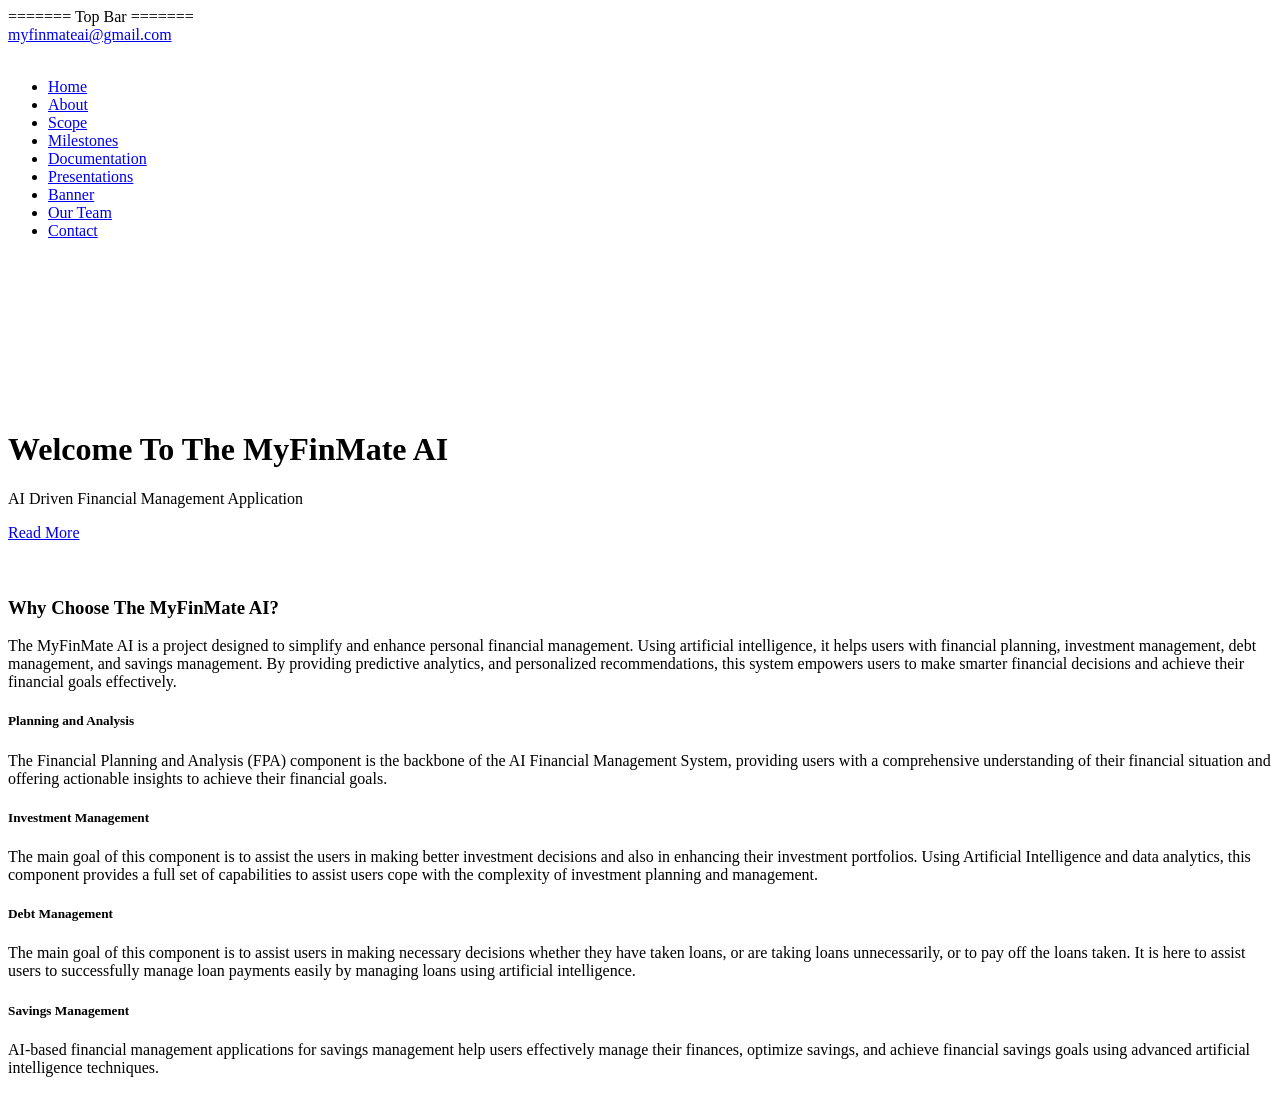
==== website/index.html @ 7095df0f "Add initial MyFinMate AI website homepage Created index.html with homepage structure, including navi" ====
<!DOCTYPE html>
<html lang="en">

<head>
  <meta charset="utf-8">
  <meta content="width=device-width, initial-scale=1.0" name="viewport">

  <title>MyFinMate AI</title>
  <meta content="" name="description">
  <meta content="" name="keywords">
  <link rel="stylesheet" href="assets/css/videoslider.css">
  <!-- Favicons -->
  <!-- <link href="assets/img/favicon.png" rel="icon">
  <link href="assets/img/apple-touch-icon.png" rel="apple-touch-icon"> -->

  <!-- Google Fonts -->
  <link
    href="https://fonts.googleapis.com/css?family=Open+Sans:300,300i,400,400i,600,600i,700,700i|Raleway:300,300i,400,400i,500,500i,600,600i,700,700i|Poppins:300,300i,400,400i,500,500i,600,600i,700,700i"
    rel="stylesheet">

  <!-- Vendor CSS Files -->
  <link href="assets/vendor/fontawesome-free/css/all.min.css" rel="stylesheet">
  <link href="assets/vendor/animate.css/animate.min.css" rel="stylesheet">
  <link href="assets/vendor/bootstrap/css/bootstrap.min.css" rel="stylesheet">
  <link href="assets/vendor/bootstrap-icons/bootstrap-icons.css" rel="stylesheet">
  <link href="assets/vendor/boxicons/css/boxicons.min.css" rel="stylesheet">
  <link href="assets/vendor/glightbox/css/glightbox.min.css" rel="stylesheet">
  <link href="assets/vendor/remixicon/remixicon.css" rel="stylesheet">
  <link href="assets/vendor/swiper/swiper-bundle.min.css" rel="stylesheet">

  <!-- Template Main CSS File -->
  <link href="assets/css/style.css" rel="stylesheet">

</head>

<body>

  ======= Top Bar =======
  <div id="topbar" class="d-flex align-items-center fixed-top">
    <div class="container d-flex justify-content-between">
      <div class="contact-info d-flex align-items-center">
        <i class="bi bi-envelope"></i> <a href="mailto:contact@example.com">myfinmateai@gmail.com</a>
      </div>
      <div class="d-none d-lg-flex social-links align-items-center">
        <a href="#" class="twitter"><i class="bi bi-twitter"></i></a>
        <a href="#" class="facebook"><i class="bi bi-facebook"></i></a>
        <a href="#" class="instagram"><i class="bi bi-instagram"></i></a>
        <a href="#" class="linkedin"><i class="bi bi-linkedin"></i></i></a>
      </div>
    </div>
  </div>

  <!-- ======= Header ======= -->
  <header id="header" class="fixed-top">
    <div class="container d-flex align-items-center">

      <!--<h1 class="logo me-auto"><a href="index.html">The Taurus</a></h1>
      -->
      <a href="index.html" class="logo me-auto"><img src="assets/img/logo.png" alt="" class="img-fluid"></a>

      <nav id="navbar" class="navbar order-last order-lg-0">
        <ul>
          <li><a class="nav-link scrollto active" href="#hero">Home</a></li>
          <li><a class="nav-link scrollto" href="#about">About</a></li>
          <li><a class="nav-link scrollto" href="#scope">Scope</a></li>
          <li><a class="nav-link scrollto" href="#milestones">Milestones</a></li>
          <li><a class="nav-link scrollto" href="#documents">Documentation</a></li>
          <li><a class="nav-link scrollto" href="#presentations">Presentations</a></li>
          <li><a class="nav-link scrollto" href="#banner">Banner</a></li>
          <li><a class="nav-link scrollto" href="#ourteam">Our Team</a></li>
          <li><a class="nav-link scrollto" href="#contact">Contact</a></li>
        </ul>
        <i class="bi bi-list mobile-nav-toggle"></i>
      </nav><!-- .navbar -->
    </div>
  </header><!-- End Header -->

  <!-- ======= Hero Section ======= -->
  <section1 id="hero" class="home">
    <video class="video-slide active" src="assets/videos/1.mp4" autoplay muted loop></video>
    <video class="video-slide" src="assets/videos/2.mp4" autoplay muted loop></video>
    <video class="video-slide" src="assets/videos/4.mp4" autoplay muted loop></video>
    <video class="video-slide" src="assets/videos/3.mp4" autoplay muted loop></video>
    <div class="content">
        <h1>Welcome To The <span>MyFinMate AI</span></h1>
        <p>AI Driven Financial Management Application</p>
        <a href="#about">Read More</a>
    </div>
    <div class="media-icons">
        <a href="#"><i class="fab fa-facebook-f"></i></a>
        <a href="#"><i class="fab fa-linkedin-in"></i></a>
        <a href="#"><i class="fab fa-instagram"></i></a>
        <a href="#"><i class="fab fa-twitter"></i></a>
    </div>
    <div class="slider-navigation" style="pointer-events: none;">
        <div class="nav-btn active"></div>
        <div class="nav-btn"></div>
        <div class="nav-btn"></div>
        <div class="nav-btn"></div>
    </div>
</section1>

<script type="text/javascript">
    const slides = document.querySelectorAll(".video-slide");
    let currentSlide = 0;

    // Function to change the active slide
    function changeSlide() {
        slides.forEach((slide) => {
            slide.classList.remove("active");
        });

        currentSlide = (currentSlide + 1) % slides.length;

        slides[currentSlide].classList.add("active");
    }

    // Set an interval to automatically change the slide every 5 seconds
    const interval = setInterval(changeSlide, 4000);
</script>



<!-- End Hero -->

  <main id="main">

    <!-- ======= Why Us Section ======= -->
    <section id="why-us" class="why-us">
      <div class="container">
        <div class="row">
          <div class="col-lg-3 d-flex align-items-stretch">
            <div class="content d-flex flex-column justify-content-center">
              <br><br>
              <h3>Why Choose The MyFinMate AI?</h3>
              <p>
                The MyFinMate AI is a project designed to simplify and
                enhance personal financial management. Using artificial intelligence, it helps
                users with financial planning, investment management, debt management, and
                savings management. By providing predictive analytics, and personalized
                recommendations, this system empowers users to make smarter financial
                decisions and achieve their financial goals effectively.
              </p>
            </div>
          </div>
          <div class="col-lg-9 d-flex align-items-stretch">
            <div class="icon-boxes d-flex flex-column justify-content-center">
              <div class="row">
                <div class="col-xl-3 d-flex align-items-stretch">
                  <div class="icon-box mt-4 mt-xl-0 text-start">
                    <i class="bx bx-line-chart"></i>
                    <h5>Planning and Analysis</h5>
                    <p>The Financial Planning and Analysis (FPA) component is the backbone
                    of the AI Financial Management System, providing users with a
                    comprehensive understanding of their financial situation and
                    offering actionable insights to achieve their financial goals.</p>
                  </div>
                </div>
                <div class="col-xl-3 d-flex align-items-stretch">
                  <div class="icon-box mt-4 mt-xl-0 text-start">
                    <i class="bx bx-trending-up"></i>
                    <h5>Investment Management</h5>
                    <p>The main goal of this component is to assist the users in making better
                    investment decisions and also in enhancing their investment portfolios. Using
                    Artificial Intelligence and data analytics, this component provides a full set of
                    capabilities to assist users cope with the complexity of investment planning
                    and management.</p>
                  </div>
                </div>
                <div class="col-xl-3 d-flex align-items-stretch">
                  <div class="icon-box mt-4 mt-xl-0 text-start">
                    <i class="bx bx-wallet"></i>
                    <h5>Debt Management</h5>
                    <p>The main goal of this component is to assist users in making necessary
                    decisions whether they have taken loans, or are taking loans unnecessarily,
                    or to pay off the loans taken. It is here to assist users to successfully
                    manage loan payments easily by managing loans using artificial intelligence.</p>
                  </div>
                </div>
                
                <div class="col-xl-3 d-flex align-items-stretch">
                  <div class="icon-box mt-4 mt-xl-0 text-start">
                    <i class="bx bx-money-withdraw"></i>
                    <h5>Savings Management</h5>
                    <p>AI-based financial management applications for savings
                    management help users effectively manage their finances, optimize
                    savings, and achieve financial savings goals using advanced artificial
                    intelligence techniques.
                    </p>
                  </div>
                </div><!-- End .content-->
              </div>
            </div>
          </div>
        </div>
      </div>
    </section><!-- End Why Us Section -->

</body>

</html>
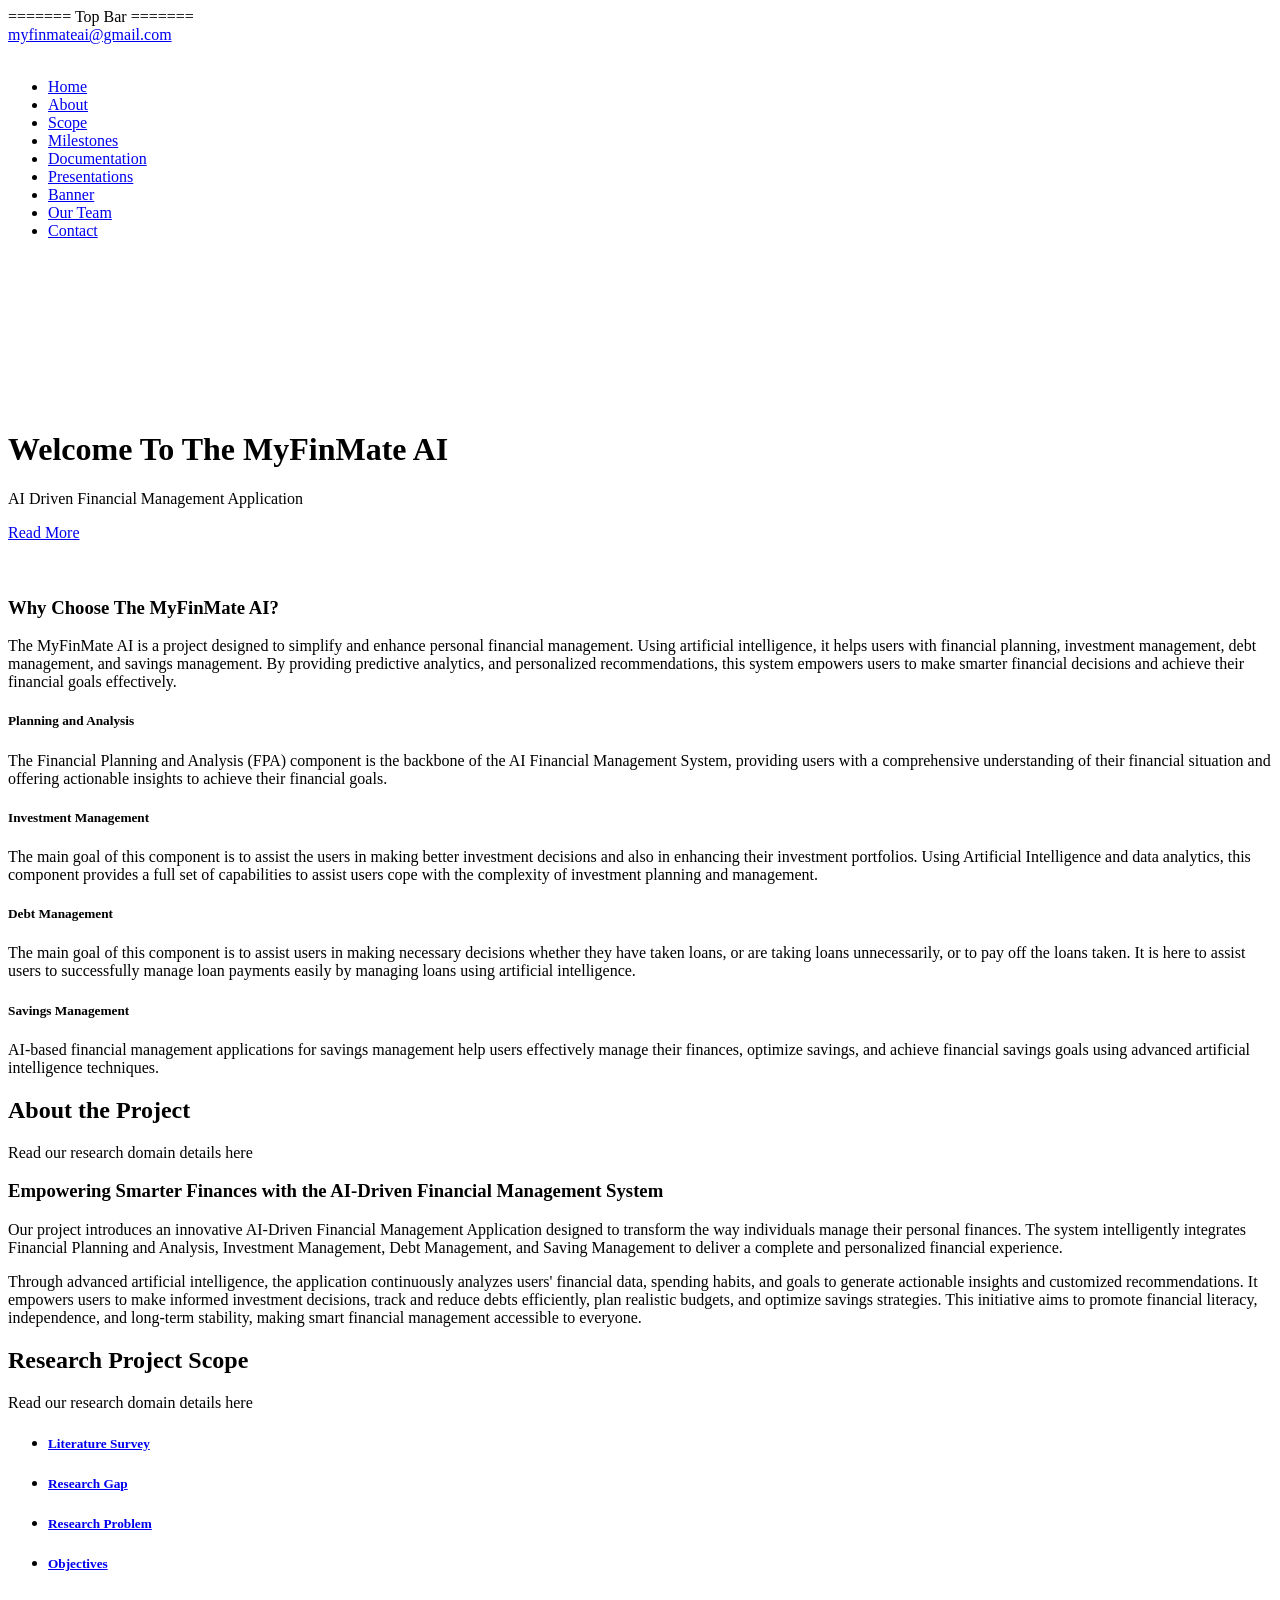
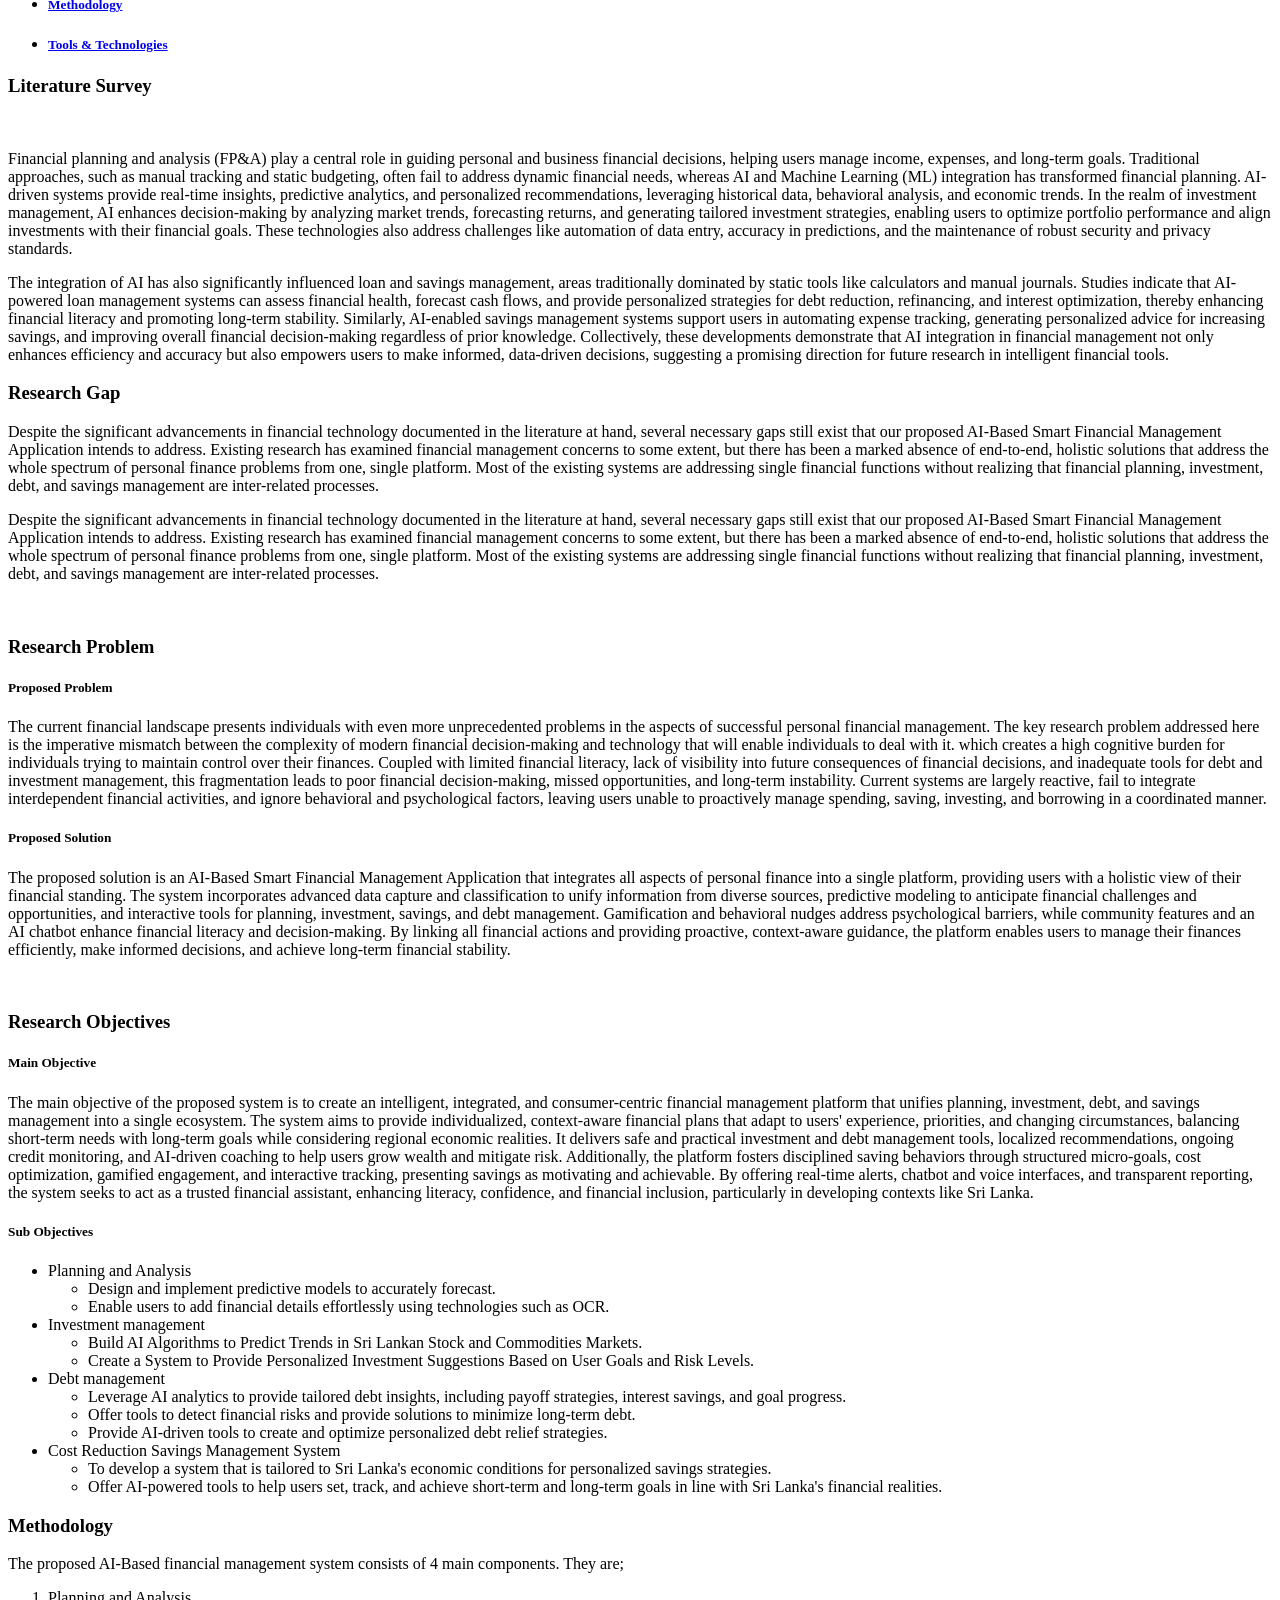
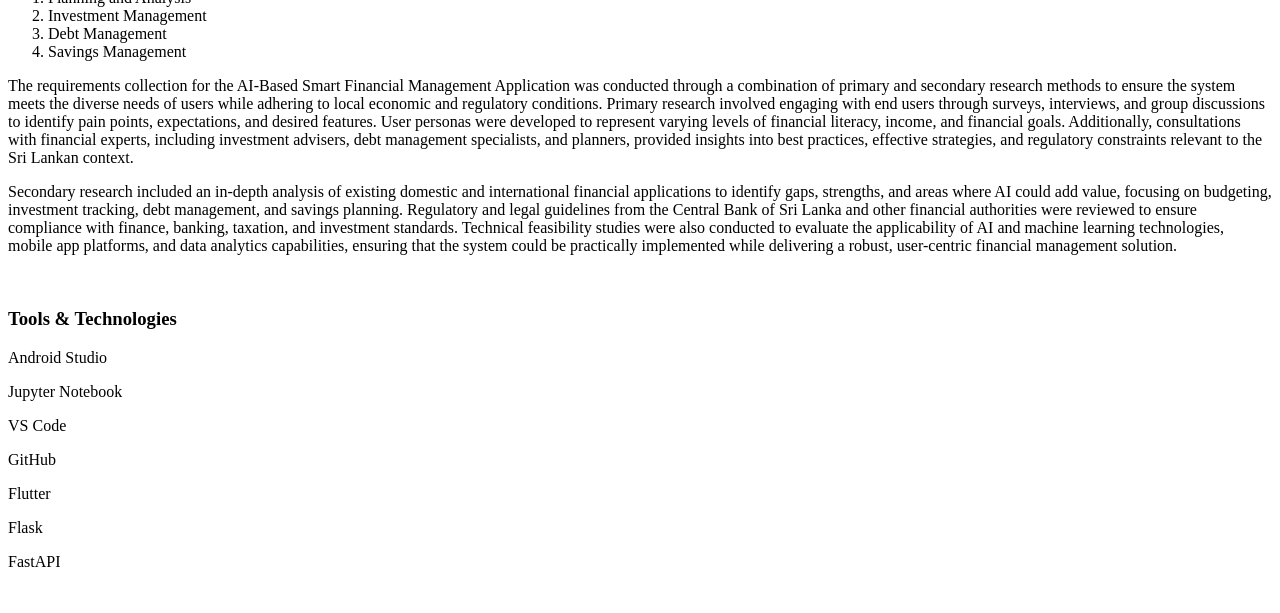
==== commit ef4d972b: "Add About and Scope sections to homepage Introduced new 'About the Project' and 'Research Project Sc" ====
--- a/website/index.html
+++ b/website/index.html
@@ -196,6 +196,296 @@
       </div>
     </section><!-- End Why Us Section -->
 
+    <!-- ======= About Section ======= -->
+    <section id="about" class="about section-bg">
+      <div class="container-fluid">
+        <div class="section-title">
+          <h2>About the Project</h2>
+          <p>Read our research domain details here</p>
+        </div>
+        <div class="row">
+          <div class="col-xl-5 col-lg-6 image-box d-flex justify-content-center align-items-stretch position-relative">
+          </div>
+          <div
+            class="col-xl-7 col-lg-6 icon-boxes d-flex flex-column align-items-stretch justify-content-center py-5 px-lg-5">
+            <h3>Empowering Smarter Finances with the AI-Driven Financial Management System</h3>
+
+            <p>Our project introduces an innovative AI-Driven Financial Management Application designed to transform the way individuals manage their personal finances. The system intelligently integrates Financial Planning and Analysis, Investment Management, Debt Management, and Saving Management to deliver a complete and personalized financial experience.
+            </p>
+
+            <p>Through advanced artificial intelligence, the application continuously analyzes users' financial data, spending habits, and goals to generate actionable insights and customized recommendations. It empowers users to make informed investment decisions, track and reduce debts efficiently, plan realistic budgets, and optimize savings strategies. This initiative aims to promote financial literacy, independence, and long-term stability, making smart financial management accessible to everyone.
+            </p>
+          </div>
+        </div>
+      </div>
+    </section><!-- End About Section -->
+
+    <!-- ======= Scope Section ======= -->
+    <section id="scope" class="scope">
+      <div class="container">
+        <div class="section-title">
+          <h2>Research Project Scope</h2>
+          <p>Read our research domain details here</p>
+        </div>
+        <div class="row gy-4">
+          <div class="col-lg-3">
+            <ul class="nav nav-tabs flex-column">
+              <li class="nav-item">
+                <a class="nav-link active show" data-bs-toggle="tab" href="#tab-1">
+                  <h5><i class='bx bxs-hand-right'></i> Literature Survey</h5>
+                </a>
+              </li>
+              <li class="nav-item">
+                <a class="nav-link" data-bs-toggle="tab" href="#tab-2">
+                  <h5><i class='bx bxs-hand-right'></i> Research Gap</h5>
+                </a>
+              </li>
+              <li class="nav-item">
+                <a class="nav-link" data-bs-toggle="tab" href="#tab-3">
+                  <h5><i class='bx bxs-hand-right'></i> Research Problem</h5>
+                </a>
+              </li>
+              <li class="nav-item">
+                <a class="nav-link" data-bs-toggle="tab" href="#tab-4">
+                  <h5><i class='bx bxs-hand-right'></i> Objectives</h5>
+                </a>
+              </li>
+              <li class="nav-item">
+                <a class="nav-link" data-bs-toggle="tab" href="#tab-5">
+                  <h5><i class='bx bxs-hand-right'></i> Methodology</h5>
+                </a>
+              </li>
+              <li class="nav-item">
+                <a class="nav-link" data-bs-toggle="tab" href="#tab-6">
+                  <h5><i class='bx bxs-hand-right'></i> Tools & Technologies</h5>
+                </a>
+              </li>
+            </ul>
+          </div>
+          <div class="col-lg-9">
+            <div class="tab-content">
+              <div class="tab-pane active show" id="tab-1">
+                <div class="row gy-4">
+                  <h3>Literature Survey</h3>
+                  <div class="col-lg-8 text-center order-1 order-lg-2">
+                    <img src="assets/img/Survey.png" alt="" class="img-fluid">
+                  </div>
+                  <div class="col-lg-12 details order-2 order-lg-1">
+                    
+                    <p>Financial planning and analysis (FP&A) play a central role in guiding personal and business
+                    financial decisions, helping users manage income, expenses, and long-term goals.
+                    Traditional approaches, such as manual tracking and static budgeting, often fail to address
+                    dynamic financial needs, whereas AI and Machine Learning (ML) integration has transformed
+                    financial planning. AI-driven systems provide real-time insights, predictive analytics, and
+                    personalized recommendations, leveraging historical data, behavioral analysis, and
+                    economic trends. In the realm of investment management, AI enhances decision-making by
+                    analyzing market trends, forecasting returns, and generating tailored investment strategies,
+                    enabling users to optimize portfolio performance and align investments with their financial
+                    goals. These technologies also address challenges like automation of data entry, accuracy
+                    in predictions, and the maintenance of robust security and privacy standards.</p>
+
+                    <p>The integration of AI has also significantly influenced loan and savings management, areas
+                    traditionally dominated by static tools like calculators and manual journals. Studies indicate
+                    that AI-powered loan management systems can assess financial health, forecast cash
+                    flows, and provide personalized strategies for debt reduction, refinancing, and interest
+                    optimization, thereby enhancing financial literacy and promoting long-term stability.
+                    Similarly, AI-enabled savings management systems support users in automating expense
+                    tracking, generating personalized advice for increasing savings, and improving overall
+                    financial decision-making regardless of prior knowledge. Collectively, these developments
+                    demonstrate that AI integration in financial management not only enhances efficiency and
+                    accuracy but also empowers users to make informed, data-driven decisions, suggesting a
+                    promising direction for future research in intelligent financial tools.</p>                      
+                  </div>
+                  
+                </div>
+              </div>
+              <div class="tab-pane" id="tab-2">
+                <div class="row gy-4">
+                  <h3>Research Gap</h3>
+                  <div class="col-lg-12 details order-2 order-lg-1">
+                    
+                    <p>Despite the significant advancements in financial technology documented in the literature at hand, several necessary gaps still exist that our proposed AI-Based Smart Financial Management Application intends to address. Existing research has examined financial management concerns to some extent, but there has been a marked absence of end-to-end, holistic solutions that address the whole spectrum of personal finance problems from one, single platform. Most of the existing systems are addressing single financial functions without realizing that financial planning, investment, debt, and savings management are inter-related processes.
+                    </p>
+
+                    <p>Despite the significant advancements in financial technology documented in the literature at hand, several necessary gaps still exist that our proposed AI-Based Smart Financial Management Application intends to address. Existing research has examined financial management concerns to some extent, but there has been a marked absence of end-to-end, holistic solutions that address the whole spectrum of personal finance problems from one, single platform. Most of the existing systems are addressing single financial functions without realizing that financial planning, investment, debt, and savings management are inter-related processes.
+                    </p>
+
+                  </div>
+                  <div class="col-lg-8 text-center order-1 order-lg-2">
+                    <img src="assets/img/researchgap.png" alt="" class="img-fluid">
+                  </div>
+                </div>
+              </div>
+              <div class="tab-pane" id="tab-3">
+                <div class="row gy-4">
+                  <h3>Research Problem</h3>
+                  <div class=" details order-2 order-lg-1">
+    
+                    <h5>Proposed Problem
+                    </h5>
+                    <p>The current financial landscape presents individuals with even more unprecedented
+                    problems in the aspects of successful personal financial management. The key research
+                    problem addressed here is the imperative mismatch between the complexity of modern
+                    financial decision-making and technology that will enable individuals to deal with it. which
+                    creates a high cognitive burden for individuals trying to maintain control over their finances.
+                    Coupled with limited financial literacy, lack of visibility into future consequences of financial
+                    decisions, and inadequate tools for debt and investment management, this fragmentation
+                    leads to poor financial decision-making, missed opportunities, and long-term instability.
+                    Current systems are largely reactive, fail to integrate interdependent financial activities, and
+                    ignore behavioral and psychological factors, leaving users unable to proactively manage
+                    spending, saving, investing, and borrowing in a coordinated manner.
+                    </p>
+                    <h5>Proposed Solution
+                    </h5>
+                    <p>The proposed solution is an AI-Based Smart Financial Management Application that
+                    integrates all aspects of personal finance into a single platform, providing users with a
+                    holistic view of their financial standing. The system incorporates advanced data capture and
+                    classification to unify information from diverse sources, predictive modeling to anticipate
+                    financial challenges and opportunities, and interactive tools for planning, investment,
+                    savings, and debt management. Gamification and behavioral nudges address psychological
+                    barriers, while community features and an AI chatbot enhance financial literacy and
+                    decision-making. By linking all financial actions and providing proactive, context-aware
+                    guidance, the platform enables users to manage their finances efficiently, make informed
+                    decisions, and achieve long-term financial stability.
+                    </p>
+                  </div>
+                  <div class="col-lg-8 text-center order-1 order-lg-2">
+                    <img src="assets/img/researchproblem.png" alt="" class="img-fluid">
+                  </div>
+                </div>
+              </div>
+              <div class="tab-pane" id="tab-4">
+                <div class="row gy-4">
+                  <h3>Research Objectives</h3>
+                  <div class="details order-2 order-lg-1">
+                    
+                    <p class="fst-italic"><h5>Main Objective</h5></p>
+                    <p>The main objective of the proposed system is to create an intelligent, integrated, and
+                    consumer-centric financial management platform that unifies planning, investment, debt,
+                    and savings management into a single ecosystem. The system aims to provide
+                    individualized, context-aware financial plans that adapt to users' experience, priorities, and
+                    changing circumstances, balancing short-term needs with long-term goals while
+                    considering regional economic realities. It delivers safe and practical investment and debt
+                    management tools, localized recommendations, ongoing credit monitoring, and AI-driven
+                    coaching to help users grow wealth and mitigate risk. Additionally, the platform fosters
+                    disciplined saving behaviors through structured micro-goals, cost optimization, gamified
+                    engagement, and interactive tracking, presenting savings as motivating and achievable. By
+                    offering real-time alerts, chatbot and voice interfaces, and transparent reporting, the system
+                    seeks to act as a trusted financial assistant, enhancing literacy, confidence, and financial
+                    inclusion, particularly in developing contexts like Sri Lanka.
+                    </p>
+ 
+                    <p class="fst-italic"><h5>Sub Objectives</h5></p>
+                    <ul>
+                      <li>Planning and Analysis
+                        <ul>
+                          <li>Design and implement predictive models to accurately forecast.</li>
+                          <li>Enable users to add financial details effortlessly using technologies such as OCR.</li>
+                        </ul>
+                      </li>
+                      <li>Investment management
+                        <ul>
+                          <li>Build AI Algorithms to Predict Trends in Sri Lankan Stock and Commodities Markets.</li>
+                          <li>Create a System to Provide Personalized Investment Suggestions Based on User Goals and Risk Levels.</li>
+                        </ul>
+                      </li>
+                      <li>Debt management
+                        <ul>
+                          <li>Leverage AI analytics to provide tailored debt insights, including payoff strategies, interest savings, and goal progress.</li>
+                          <li>Offer tools to detect financial risks and provide solutions to minimize long-term debt.</li>
+                          <li>Provide AI-driven tools to create and optimize personalized debt relief strategies.</li>
+                        </ul>
+                      </li>
+                      <li>Cost Reduction Savings Management System
+                        <ul>
+                          <li>To develop a system that is tailored to Sri Lanka's economic conditions for personalized savings strategies.</li>
+                          <li>Offer AI-powered tools to help users set, track, and achieve short-term and long-term goals in line with Sri Lanka's financial realities.</li>
+                        </ul>
+                      </li>
+                    </ul>
+                  </div>
+                  <!-- <div class="col-lg-6 text-center order-1 order-lg-2">
+                    <img src="assets/img/ocr.jpg" alt="" class="img-fluid">
+                    <br>
+                    <hr>
+                    <img src="assets/img/tts.jpg" alt="" class="img-fluid">
+                    <br>
+                    <hr>
+                    <img src="assets/img/obj.jpg" alt="" class="img-fluid">
+                    <br>
+                    <hr>
+                    <img src="assets/img/imges.png" alt="" class="img-fluid">
+                    <br>
+                    <br>
+                  </div> -->
+                </div>
+              </div>
+              <div class="tab-pane" id="tab-5">
+                <div class="row gy-4">
+                  <h3>Methodology</h3>
+                  <div class="col-lg-12 details order-2 order-lg-1">
+                    <p>The proposed AI-Based financial management system consists of 4 main components. They are; 
+                    </p>
+                    <ol>
+                      <li>Planning and Analysis</li>
+                      <li>Investment Management</li>
+                      <li>Debt Management</li>
+                      <li>Savings Management</li>
+                    </ol>
+                    <p>The requirements collection for the AI-Based Smart Financial Management Application was
+                    conducted through a combination of primary and secondary research methods to ensure
+                    the system meets the diverse needs of users while adhering to local economic and
+                    regulatory conditions. Primary research involved engaging with end users through surveys,
+                    interviews, and group discussions to identify pain points, expectations, and desired
+                    features. User personas were developed to represent varying levels of financial literacy,
+                    income, and financial goals. Additionally, consultations with financial experts, including
+                    investment advisers, debt management specialists, and planners, provided insights into
+                    best practices, effective strategies, and regulatory constraints relevant to the Sri Lankan
+                    context.
+                    </p>
+                    <p>Secondary research included an in-depth analysis of existing domestic and international
+                    financial applications to identify gaps, strengths, and areas where AI could add value,
+                    focusing on budgeting, investment tracking, debt management, and savings planning.
+                    Regulatory and legal guidelines from the Central Bank of Sri Lanka and other financial
+                    authorities were reviewed to ensure compliance with finance, banking, taxation, and
+                    investment standards. Technical feasibility studies were also conducted to evaluate the
+                    applicability of AI and machine learning technologies, mobile app platforms, and data
+                    analytics capabilities, ensuring that the system could be practically implemented while
+                    delivering a robust, user-centric financial management solution.
+                    </p>
+                  </div>
+                  <div class="col-lg-8 text-center order-1 order-lg-2">
+                    <img src="assets/img/systemdiagram.png" alt="" class="img-fluid">
+                  </div>
+                </div>
+              </div>
+              <div class="tab-pane" id="tab-6">
+                <div class="row gy-4">
+                  <h3>Tools & Technologies</h3>
+                  <div class="col-lg-4 details order-2 order-lg-1">
+
+                    <p>Android Studio</p>
+                    <p>Jupyter Notebook</p>
+                    <p>VS Code</p>
+                    <p>GitHub</p>
+                    <p>Flutter</p>
+                    <p>Flask</p>
+                    <p>FastAPI</p>
+           
+                  </div>
+                  <div class="col-lg-8 text-center order-1 order-lg-2">
+                    <img src="assets/img/toolsandtech.png" alt="" class="img-fluid">
+                  </div>
+                </div>
+              </div>
+            </div>
+          </div>
+        </div>
+
+      </div>
+    </section><!-- End Scope Section -->
+
+
 </body>
 
 </html>
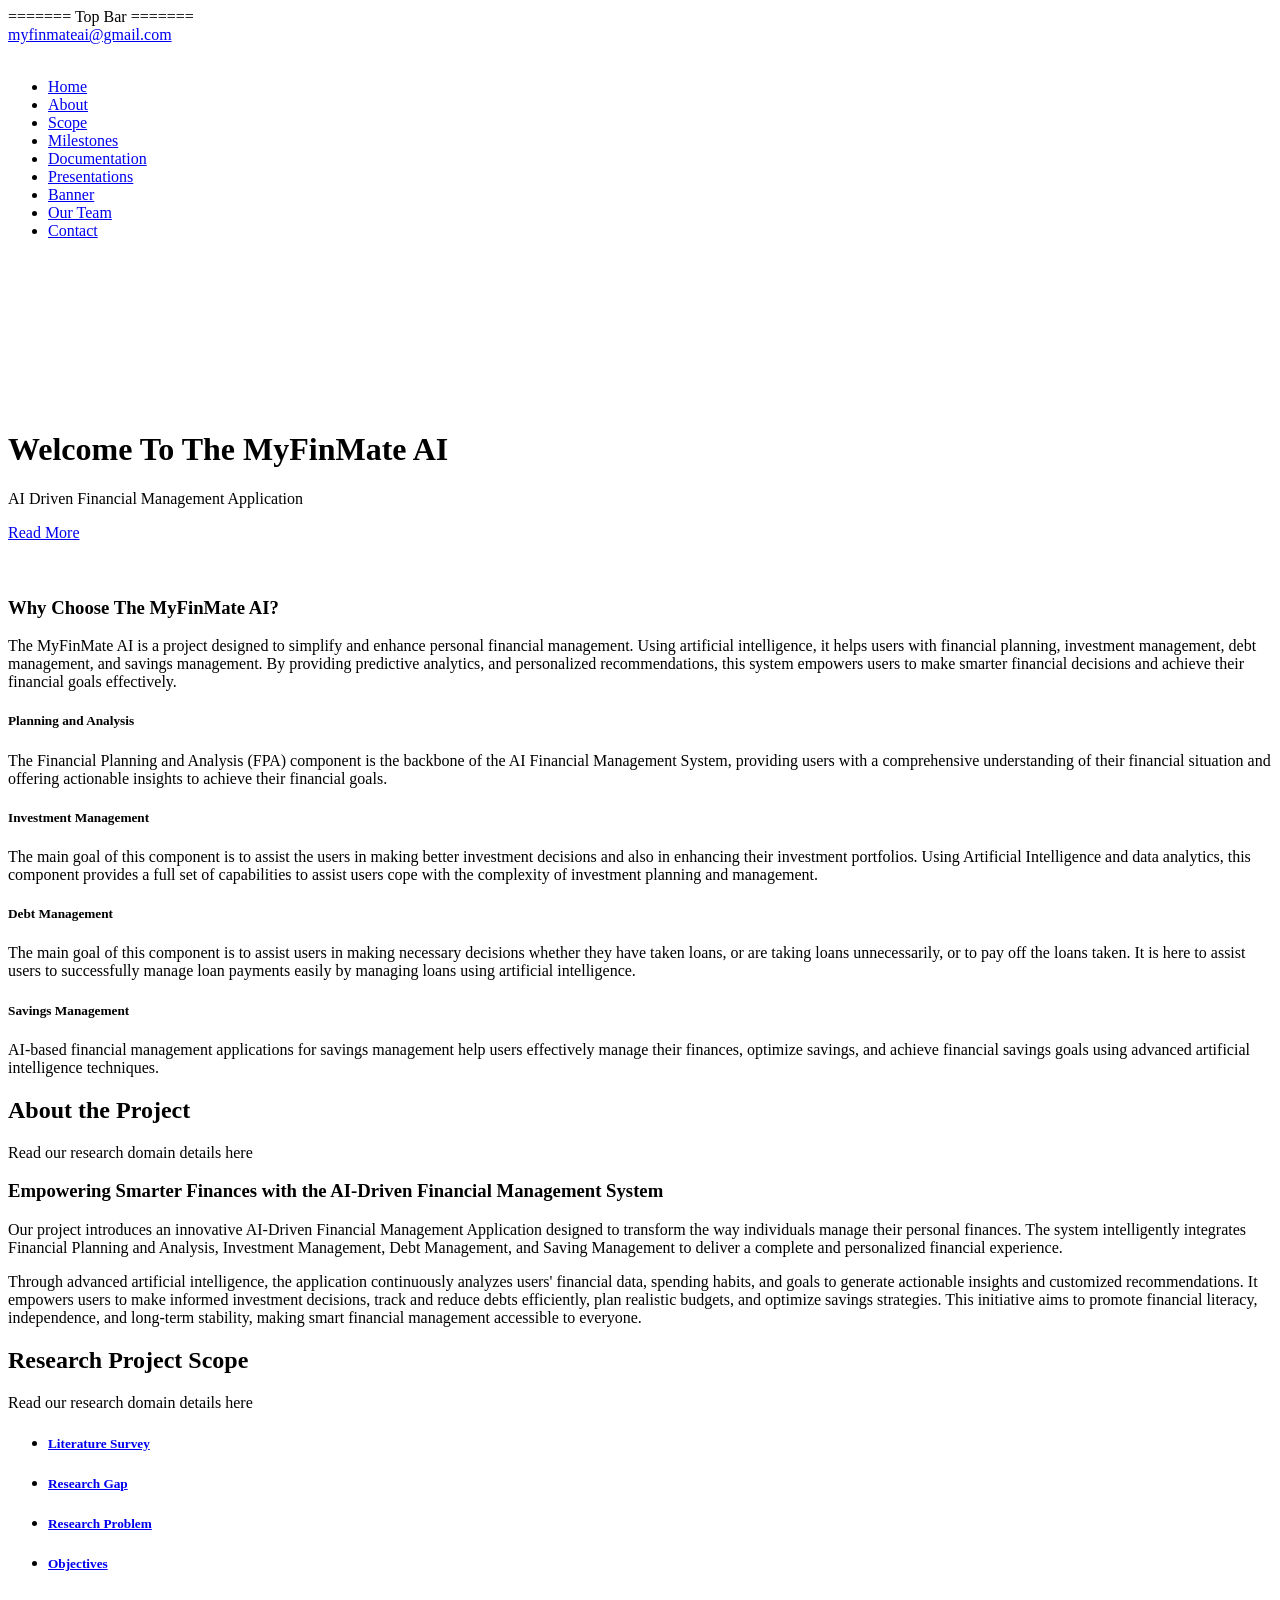
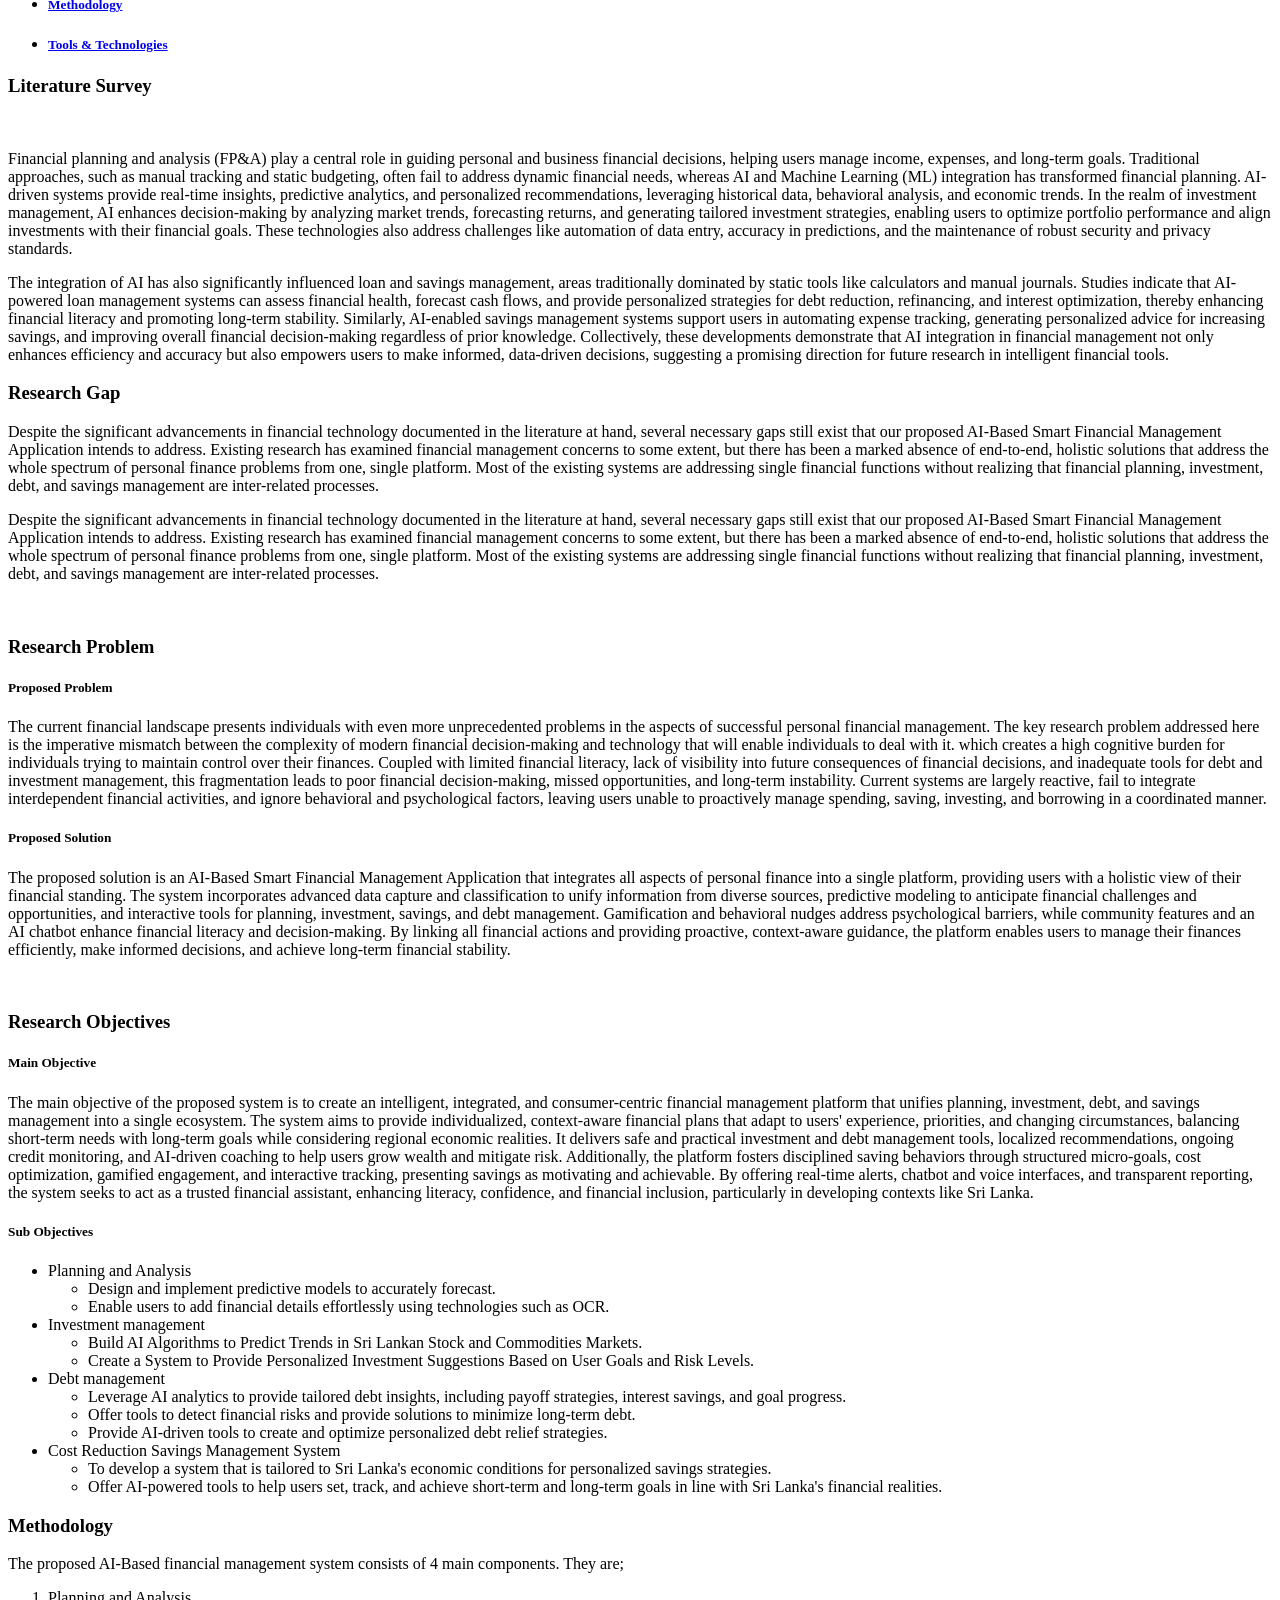
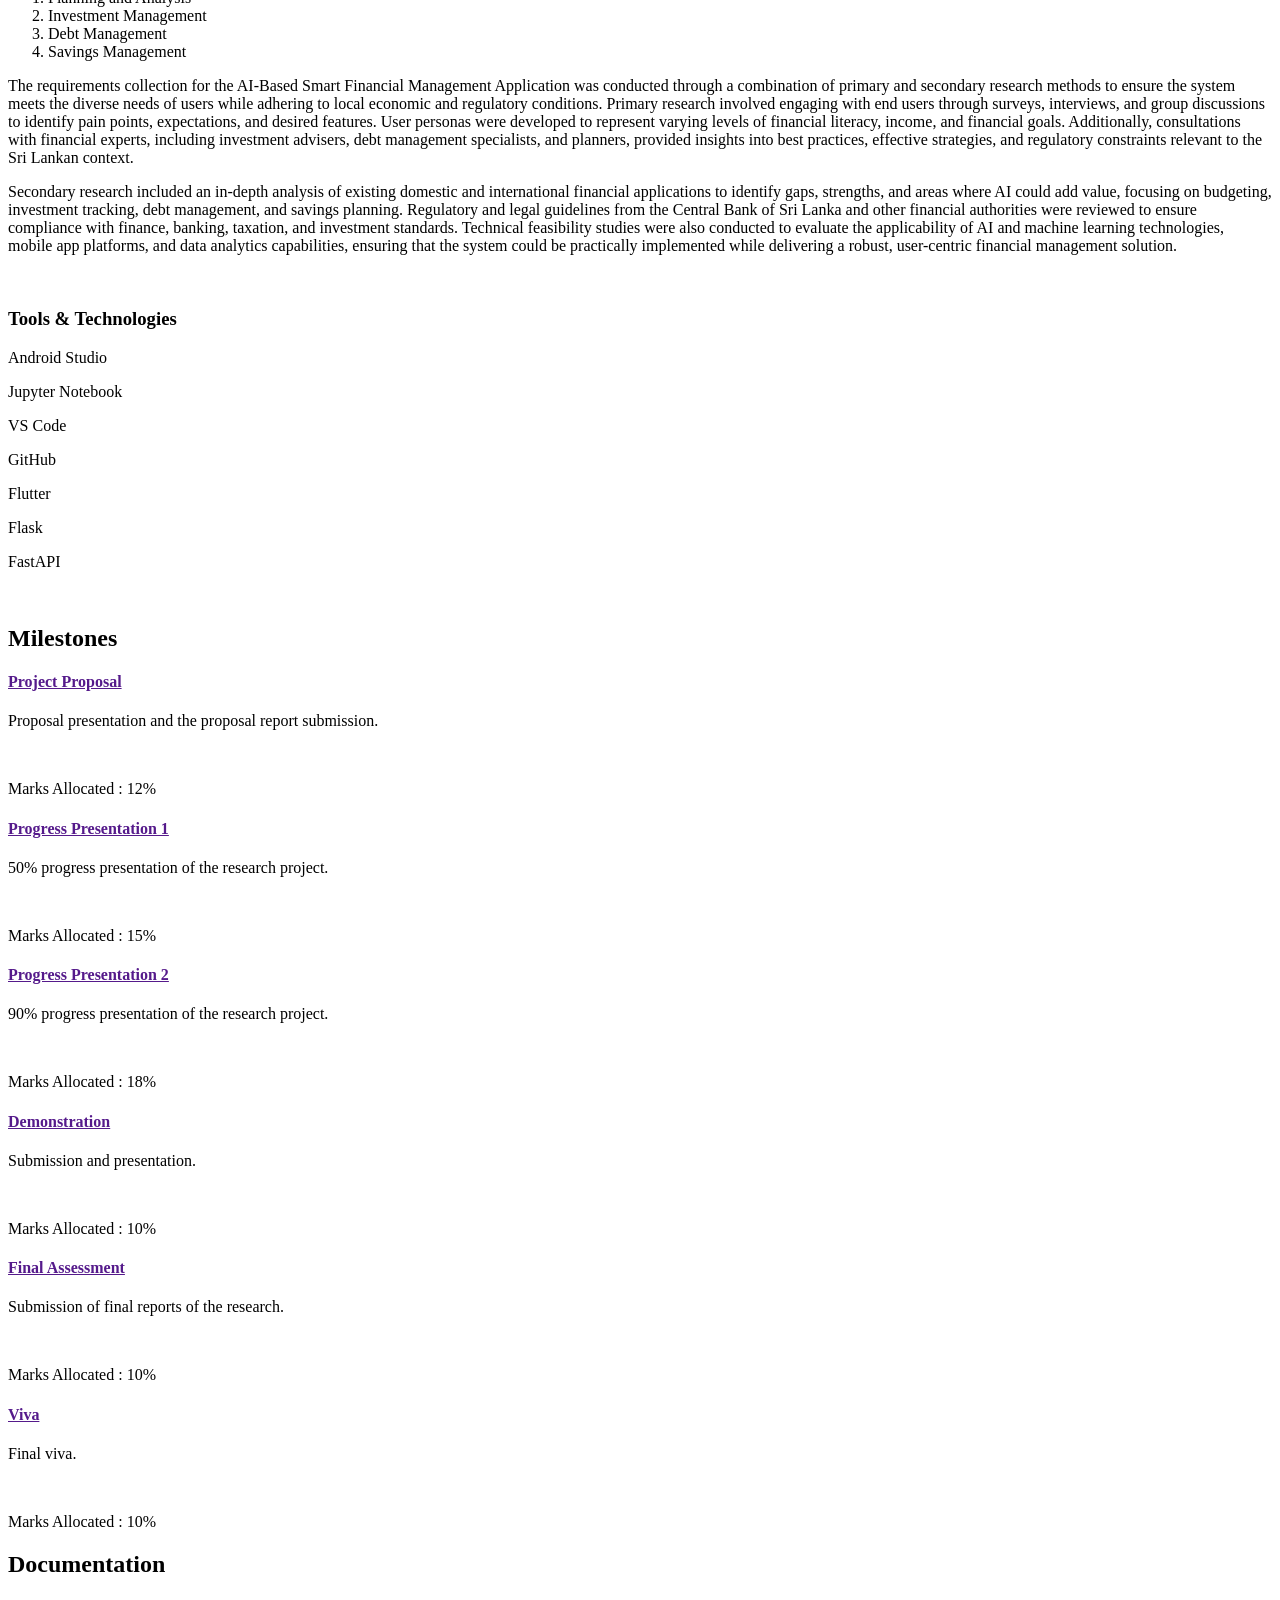
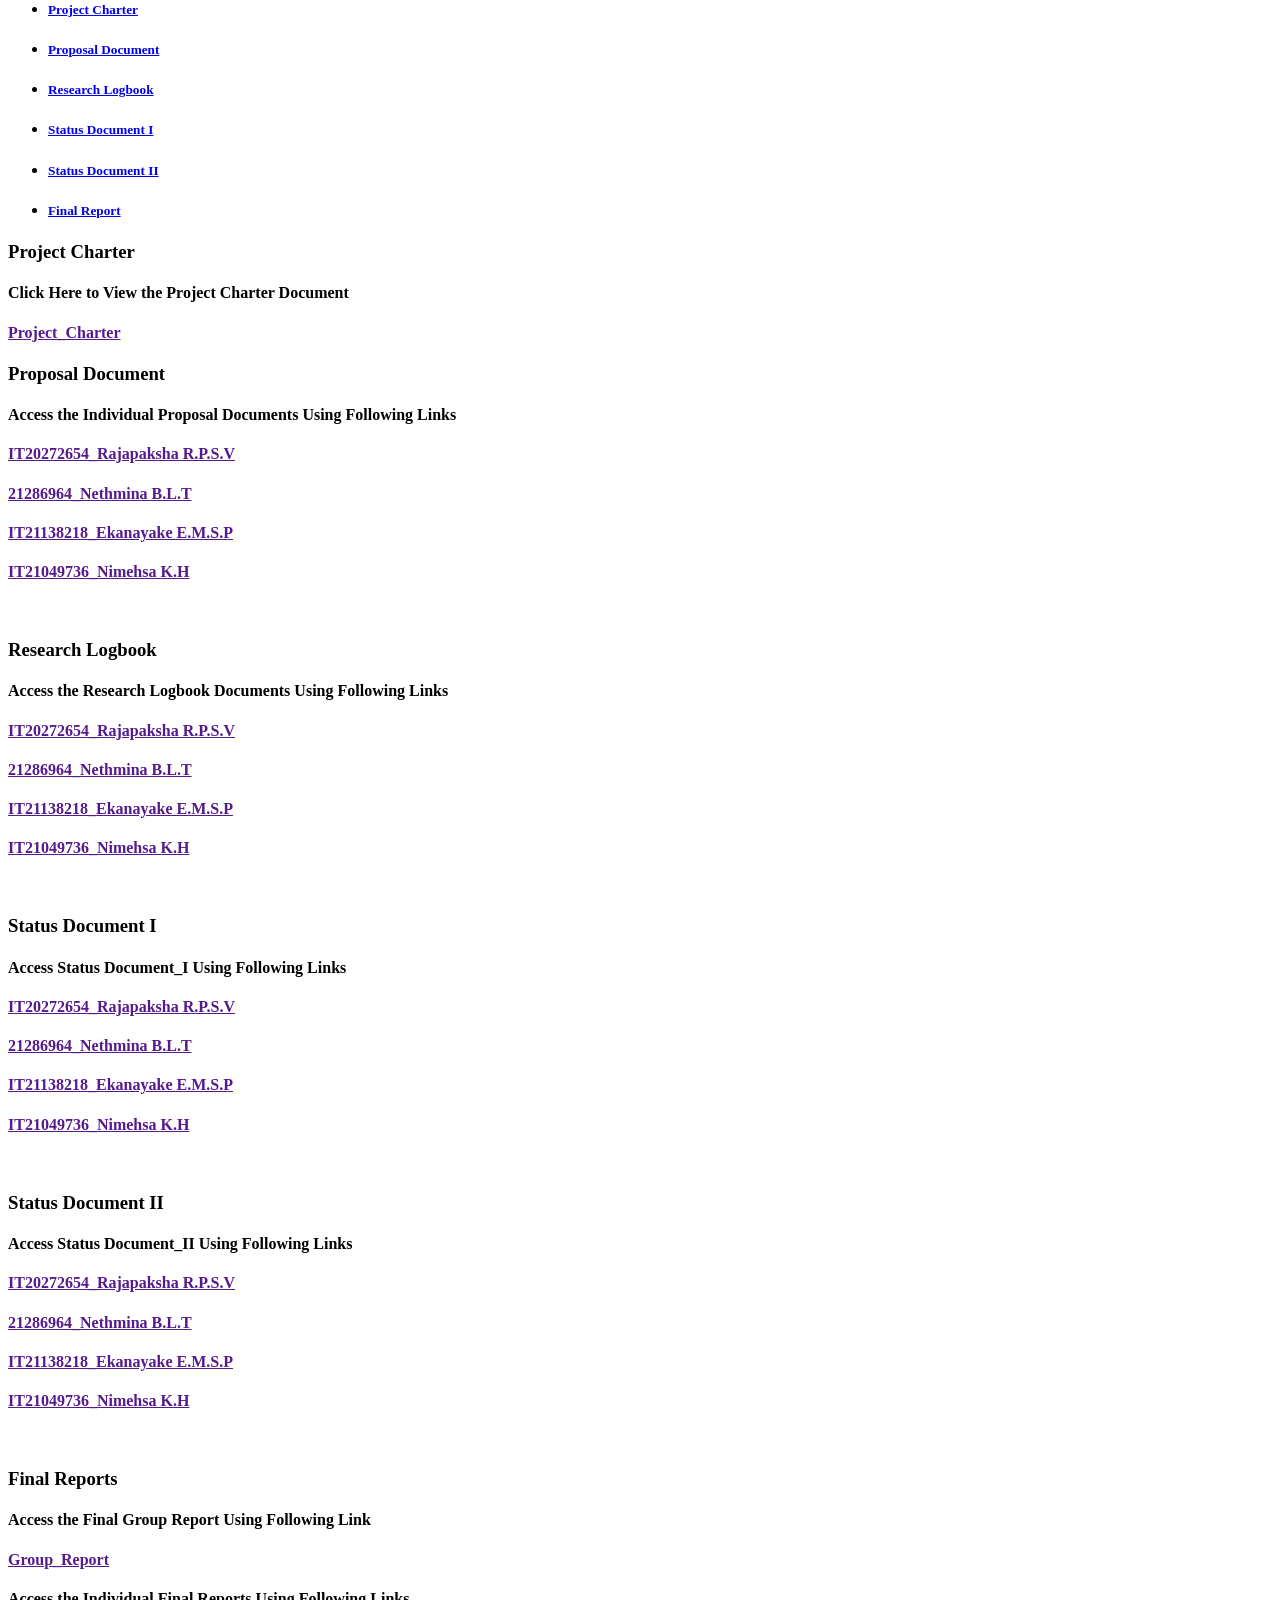
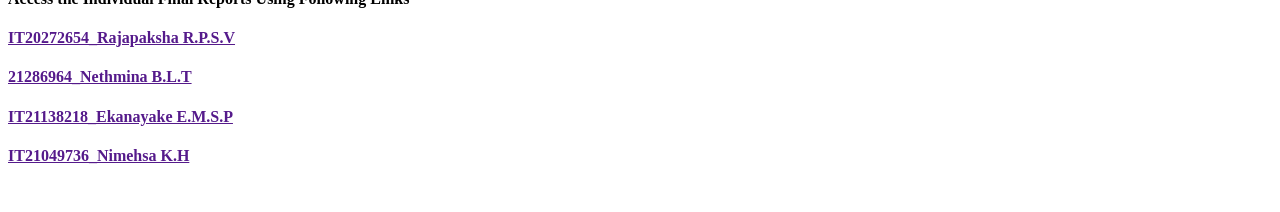
==== commit 98ff3210: "Add Milestones and Documentation sections to homepage Introduced a new 'Milestones' section outlinin" ====
--- a/website/index.html
+++ b/website/index.html
@@ -485,6 +485,236 @@
       </div>
     </section><!-- End Scope Section -->
 
+    <!-- ======= Milestones Section ======= -->
+    <section id="milestones" class="milestones">
+      <div class="container">
+
+        <div class="row">
+          <!-- <div class="col-lg-4"> -->
+          <div class="section-title">
+            <h2>Milestones</h2>
+          </div>
+          <!-- </div> -->
+
+          <div class="row">
+            <div class="col-xl-4">
+              <div class="icon-box" data-aos="zoom-in" data-aos-delay="100">
+                <div class="icon"><i class="fas fa-file-powerpoint"></i></div>
+                <h4><a href="" target="_blank">Project Proposal</a></h4>
+                <p>Proposal presentation and the proposal report submission.</p><br>
+                <p>Marks Allocated : 12%</p>
+              </div>
+            </div>
+
+            <div class="col-xl-4">
+              <div class="icon-box" data-aos="zoom-in" data-aos-delay="200">
+                <div class="icon"><i class="fas fa-file-powerpoint"></i></div>
+                <h4><a href="" target="_blank">Progress Presentation 1</a></h4>
+                <p>50% progress presentation of the research project.</p><br>
+                <p>Marks Allocated : 15%</p>
+              </div>
+            </div>
+
+            <div class="col-xl-4">
+              <div class="icon-box" data-aos="zoom-in" data-aos-delay="300">
+                <div class="icon"><i class="fas fa-file-powerpoint"></i></div>
+                <h4><a href="" target="_blank">Progress Presentation 2</a></h4>
+                <p>90% progress presentation of the research project.</p><br>
+                <p>Marks Allocated : 18%</p>
+              </div>
+            </div>
+          </div>
+          <div class="row">
+
+            <div class="col-xl-4 mt-4">
+              <div class="icon-box" data-aos="zoom-in" data-aos-delay="400">
+                <div class="icon"><i class="fas fa-file-powerpoint"></i></div>
+                <h4><a href="" target="_blank">Demonstration</a></h4>
+                <p>Submission and presentation. </p><br>
+                <p>Marks Allocated : 10%</p>
+              </div>
+            </div>
+
+            <div class="col-xl-4 mt-4">
+              <div class="icon-box" data-aos="zoom-in" data-aos-delay="400">
+                <div class="icon"><i class="fas fa-file-powerpoint"></i></div>
+                <h4><a href="" target="_blank">Final Assessment</a></h4>
+                <p>Submission of final reports of the research. </p><br>
+                <p>Marks Allocated : 10%</p>
+              </div>
+            </div>
+
+            <div class="col-xl-4 mt-4">
+              <div class="icon-box" data-aos="zoom-in" data-aos-delay="400">
+                <div class="icon"><i class="fas fa-users"></i></div>
+                <h4><a href="" target="_blank">Viva</a></h4>
+                <p>Final viva. </p><br>
+                <p>Marks Allocated : 10%</p>
+              </div>
+            </div>
+
+          </div>
+        </div>
+      </div>
+      </div>
+      </div>
+    </section>
+    <!-- End Milestones Section -->
+
+
+    <!-- ======= Documentation Section =======-->
+    <section id="documents" class="documents section-bg">
+      <div class="container">
+
+        <div class="section-title">
+          <h2>Documentation</h2>
+        </div>
+
+        <div class="row gy-4">
+          <div class="col-lg-3">
+            <ul class="nav nav-tabs flex-column">
+              <li class="nav-item">
+                <a class="nav-link active show" data-bs-toggle="tab" href="#tab-7">
+                  <h5>Project Charter</h5>
+                </a>
+              </li>
+              <li class="nav-item">
+                <a class="nav-link" data-bs-toggle="tab" href="#tab-8">
+                  <h5>Proposal Document</h5>
+                </a>
+              </li>
+              <li class="nav-item">
+                <a class="nav-link" data-bs-toggle="tab" href="#tab-9">
+                  <h5>Research Logbook</h5>
+                </a>
+              </li>
+              <li class="nav-item">
+                <a class="nav-link" data-bs-toggle="tab" href="#tab-10">
+                  <h5>Status Document I</h5>
+                </a>
+              </li>
+              <li class="nav-item">
+                <a class="nav-link" data-bs-toggle="tab" href="#tab-11">
+                  <h5>Status Document II</h5>
+                </a>
+              </li>
+              <li class="nav-item">
+                <a class="nav-link" data-bs-toggle="tab" href="#tab-12">
+                  <h5>Final Report</h5>
+                </a>
+              </li>
+            </ul>
+          </div>
+          <div class="col-lg-9">
+            <div class="tab-content">
+              <div class="tab-pane active show" id="tab-7">
+                <div class="row gy-4">
+                  <div class="col-lg-8 details order-2 order-lg-1">
+                    <h3>Project Charter</h3>
+                    <p><h4>
+                      Click Here to View the Project Charter Document</h4>
+                     </p>
+                     <p><h4><a href="" target="_blank"><i class='bx bxs-hand-right'></i> Project_Charter</a></h4></p>
+                  </div>
+                </div>
+              </div>
+              <div class="tab-pane" id="tab-8">
+                <div class="row gy-4">
+                  <div class="col-lg-8 details order-2 order-lg-1">
+                    <h3>Proposal Document</h3>
+                    <p>
+                      <h4>Access the Individual Proposal Documents Using Following Links</h4>
+                    </p>
+                    <p><h4><a href="" target="_blank"><i class='bx bxs-hand-right'></i> IT20272654_Rajapaksha R.P.S.V <a></h4></p>
+                    <p><h4><a href="" target="_blank"><i class='bx bxs-hand-right'></i> 21286964_Nethmina B.L.T </a></h4></p>
+                    <p><h4><a href="" target="_blank"><i class='bx bxs-hand-right'></i> IT21138218_Ekanayake E.M.S.P </a></h4></p>
+                    <p><h4><a href="" target="_blank"><i class='bx bxs-hand-right'></i> IT21049736_Nimehsa K.H </a></h4></p>
+                  </div>
+                  <div class="col-lg-4 text-center order-1 order-lg-2">
+                    <img src="assets/img/" alt="" class="img-fluid">
+                  </div>
+                </div>
+              </div>
+              <div class="tab-pane" id="tab-9">
+                <div class="row gy-4">
+                  <div class="col-lg-8 details order-2 order-lg-1">
+                    <h3>Research Logbook</h3>
+                    <p><h4>
+                      Access the Research Logbook Documents Using Following Links</h4>
+                    </p>
+                      <p><h4><a href="" target="_blank"><i class='bx bxs-hand-right'></i> IT20272654_Rajapaksha R.P.S.V <a></h4></p>
+                      <p><h4><a href="" target="_blank"><i class='bx bxs-hand-right'></i> 21286964_Nethmina B.L.T </a></h4></p>
+                      <p><h4><a href="" target="_blank"><i class='bx bxs-hand-right'></i> IT21138218_Ekanayake E.M.S.P </a></h4></p>
+                      <p><h4><a href="" target="_blank"><i class='bx bxs-hand-right'></i> IT21049736_Nimehsa K.H </a></h4></p>
+                    </div>
+                  <div class="col-lg-4 text-center order-1 order-lg-2">
+                    <img src="assets/img/" alt="" class="img-fluid">
+                  </div>
+                </div>
+              </div>
+              <div class="tab-pane" id="tab-10">
+                <div class="row gy-4">
+                  <div class="col-lg-8 details order-2 order-lg-1">
+                    <h3>Status Document I</h3>
+                    <p><h4>
+                      Access Status Document_I Using Following Links</h4>
+                    </p>
+                      <p><h4><a href="" target="_blank"><i class='bx bxs-hand-right'></i> IT20272654_Rajapaksha R.P.S.V <a></h4></p>
+                      <p><h4><a href="" target="_blank"><i class='bx bxs-hand-right'></i> 21286964_Nethmina B.L.T </a></h4></p>
+                      <p><h4><a href="" target="_blank"><i class='bx bxs-hand-right'></i> IT21138218_Ekanayake E.M.S.P </a></h4></p>
+                      <p><h4><a href="" target="_blank"><i class='bx bxs-hand-right'></i> IT21049736_Nimehsa K.H </a></h4></p>
+                    </div>
+                  <div class="col-lg-4 text-center order-1 order-lg-2">
+                    <img src="assets/img/" alt="" class="img-fluid">
+                  </div>
+                </div>
+              </div>
+              <div class="tab-pane" id="tab-11">
+                <div class="row gy-4">
+                  <div class="col-lg-8 details order-2 order-lg-1">
+                    <h3>Status Document II</h3>
+                    <p><h4>
+                      Access Status Document_II Using Following Links</h4>
+                    </p>
+                      <p><h4><a href="" target="_blank"><i class='bx bxs-hand-right'></i> IT20272654_Rajapaksha R.P.S.V <a></h4></p>
+                      <p><h4><a href="" target="_blank"><i class='bx bxs-hand-right'></i> 21286964_Nethmina B.L.T </a></h4></p>
+                      <p><h4><a href="" target="_blank"><i class='bx bxs-hand-right'></i> IT21138218_Ekanayake E.M.S.P </a></h4></p>
+                      <p><h4><a href="" target="_blank"><i class='bx bxs-hand-right'></i> IT21049736_Nimehsa K.H </a></h4></p>
+                    </div>
+                  <div class="col-lg-4 text-center order-1 order-lg-2">
+                    <img src="assets/img/" alt="" class="img-fluid">
+                  </div>
+                </div>
+              </div>
+              <div class="tab-pane" id="tab-12">
+                <div class="row gy-4">
+                  <div class="col-lg-8 details order-2 order-lg-1">
+                    <h3>Final Reports</h3>
+                    <p><h4>
+                      Access the Final Group Report Using Following Link</h4>
+                    </p>
+                      <p><h4><a href="" target="_blank"><i class='bx bxs-hand-right'></i> Group_Report</a></h4></p>
+                        <p><h4>
+                          Access the Individual Final Reports Using Following Links</h4>
+                        </p>
+                      <p><h4><a href="" target="_blank"><i class='bx bxs-hand-right'></i> IT20272654_Rajapaksha R.P.S.V <a></h4></p>
+                      <p><h4><a href="" target="_blank"><i class='bx bxs-hand-right'></i> 21286964_Nethmina B.L.T </a></h4></p>
+                      <p><h4><a href="" target="_blank"><i class='bx bxs-hand-right'></i> IT21138218_Ekanayake E.M.S.P </a></h4></p>
+                      <p><h4><a href="" target="_blank"><i class='bx bxs-hand-right'></i> IT21049736_Nimehsa K.H </a></h4></p>
+                    </div>
+                  <div class="col-lg-4 text-center order-1 order-lg-2">
+                    <img src="assets/img/" alt="" class="img-fluid">
+                  </div>
+                </div>
+              </div>
+            </div>
+          </div>
+        </div>
+
+      </div>
+    </section>
+    <!-- End Documentation Section -->
+
 
 </body>
 
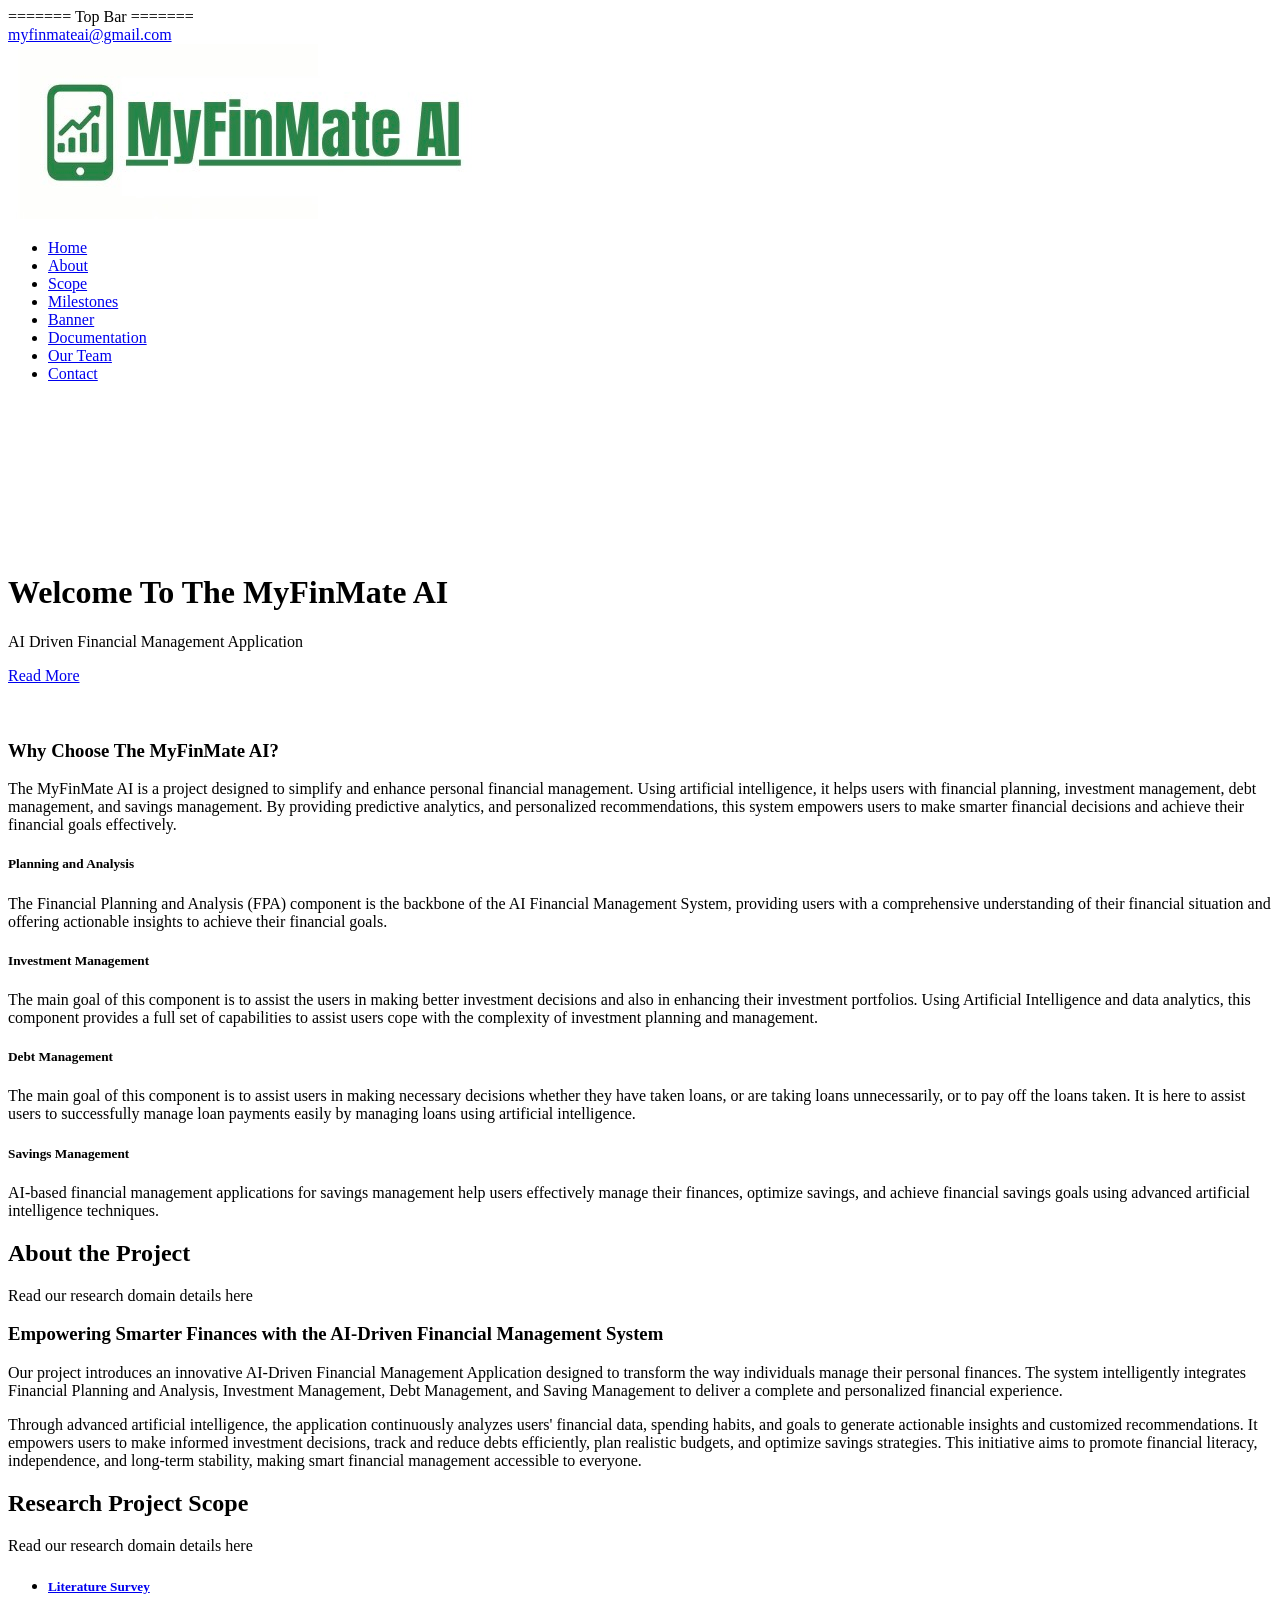
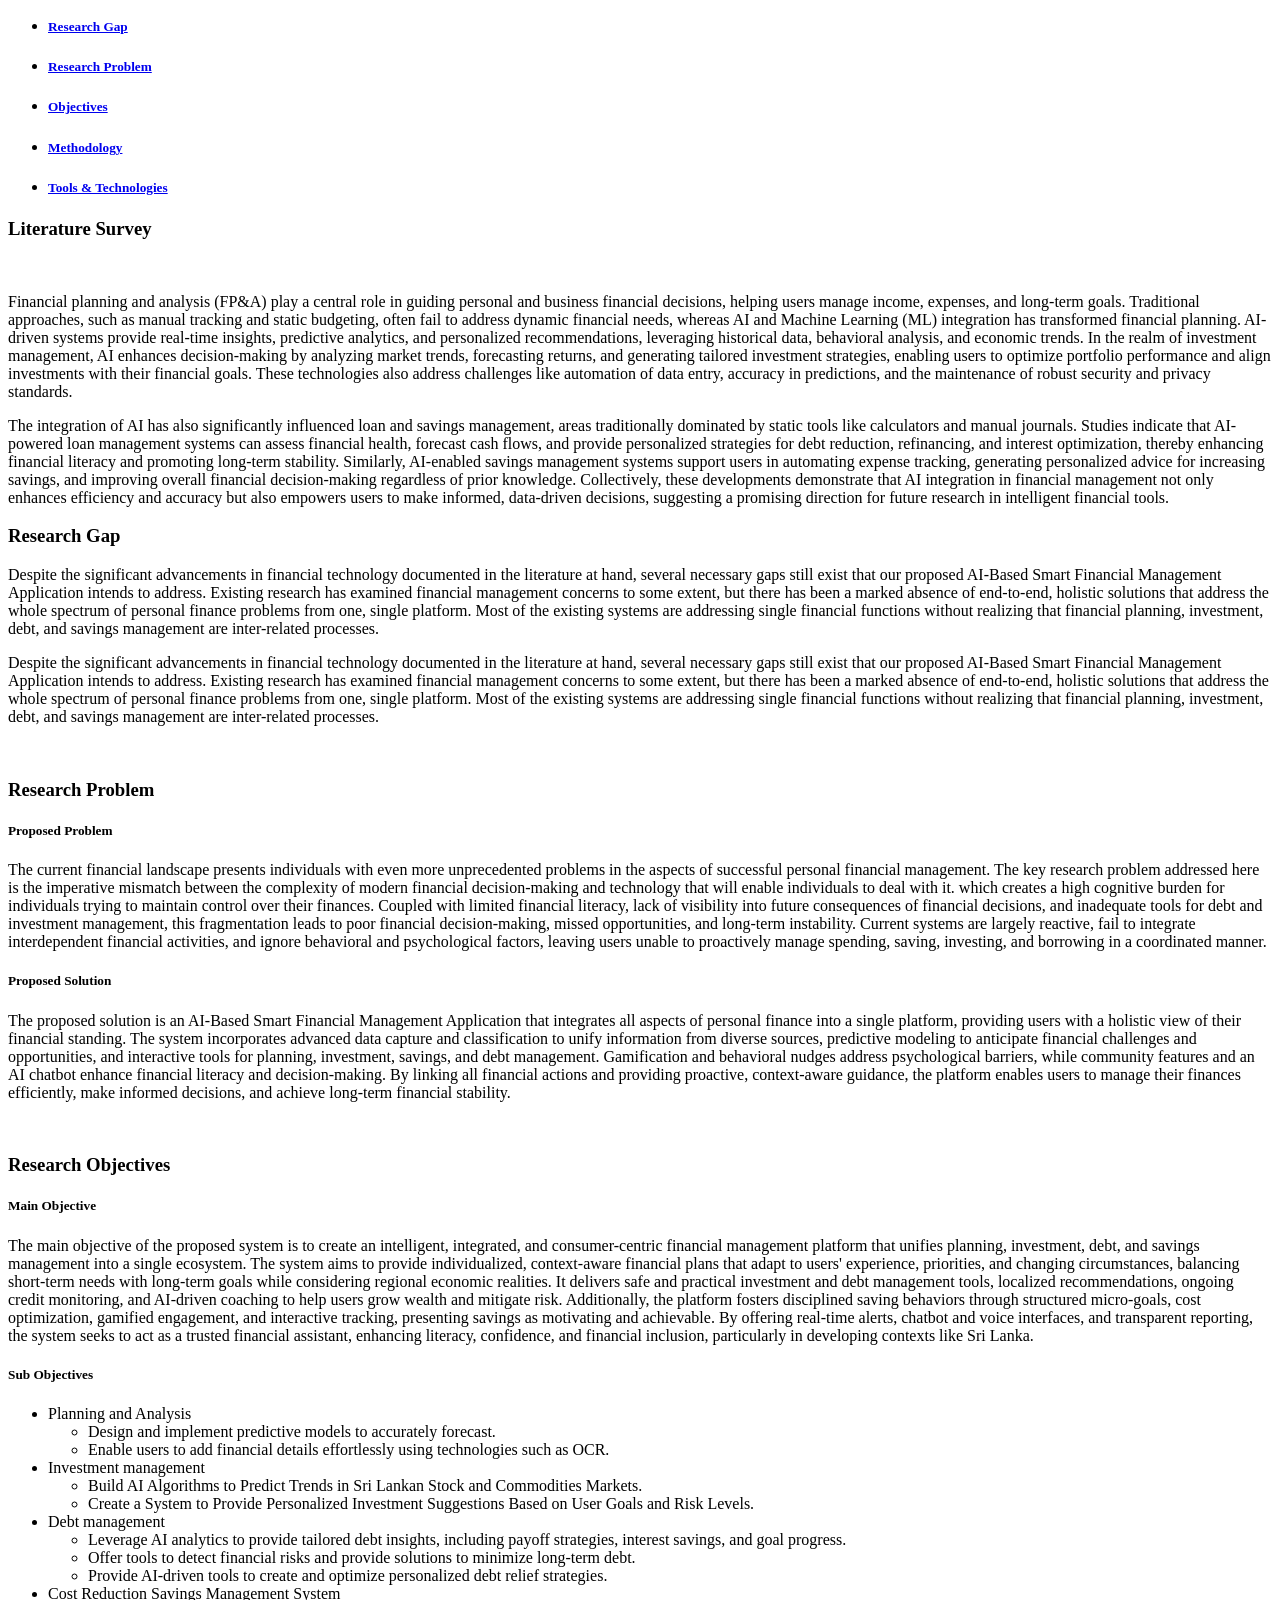
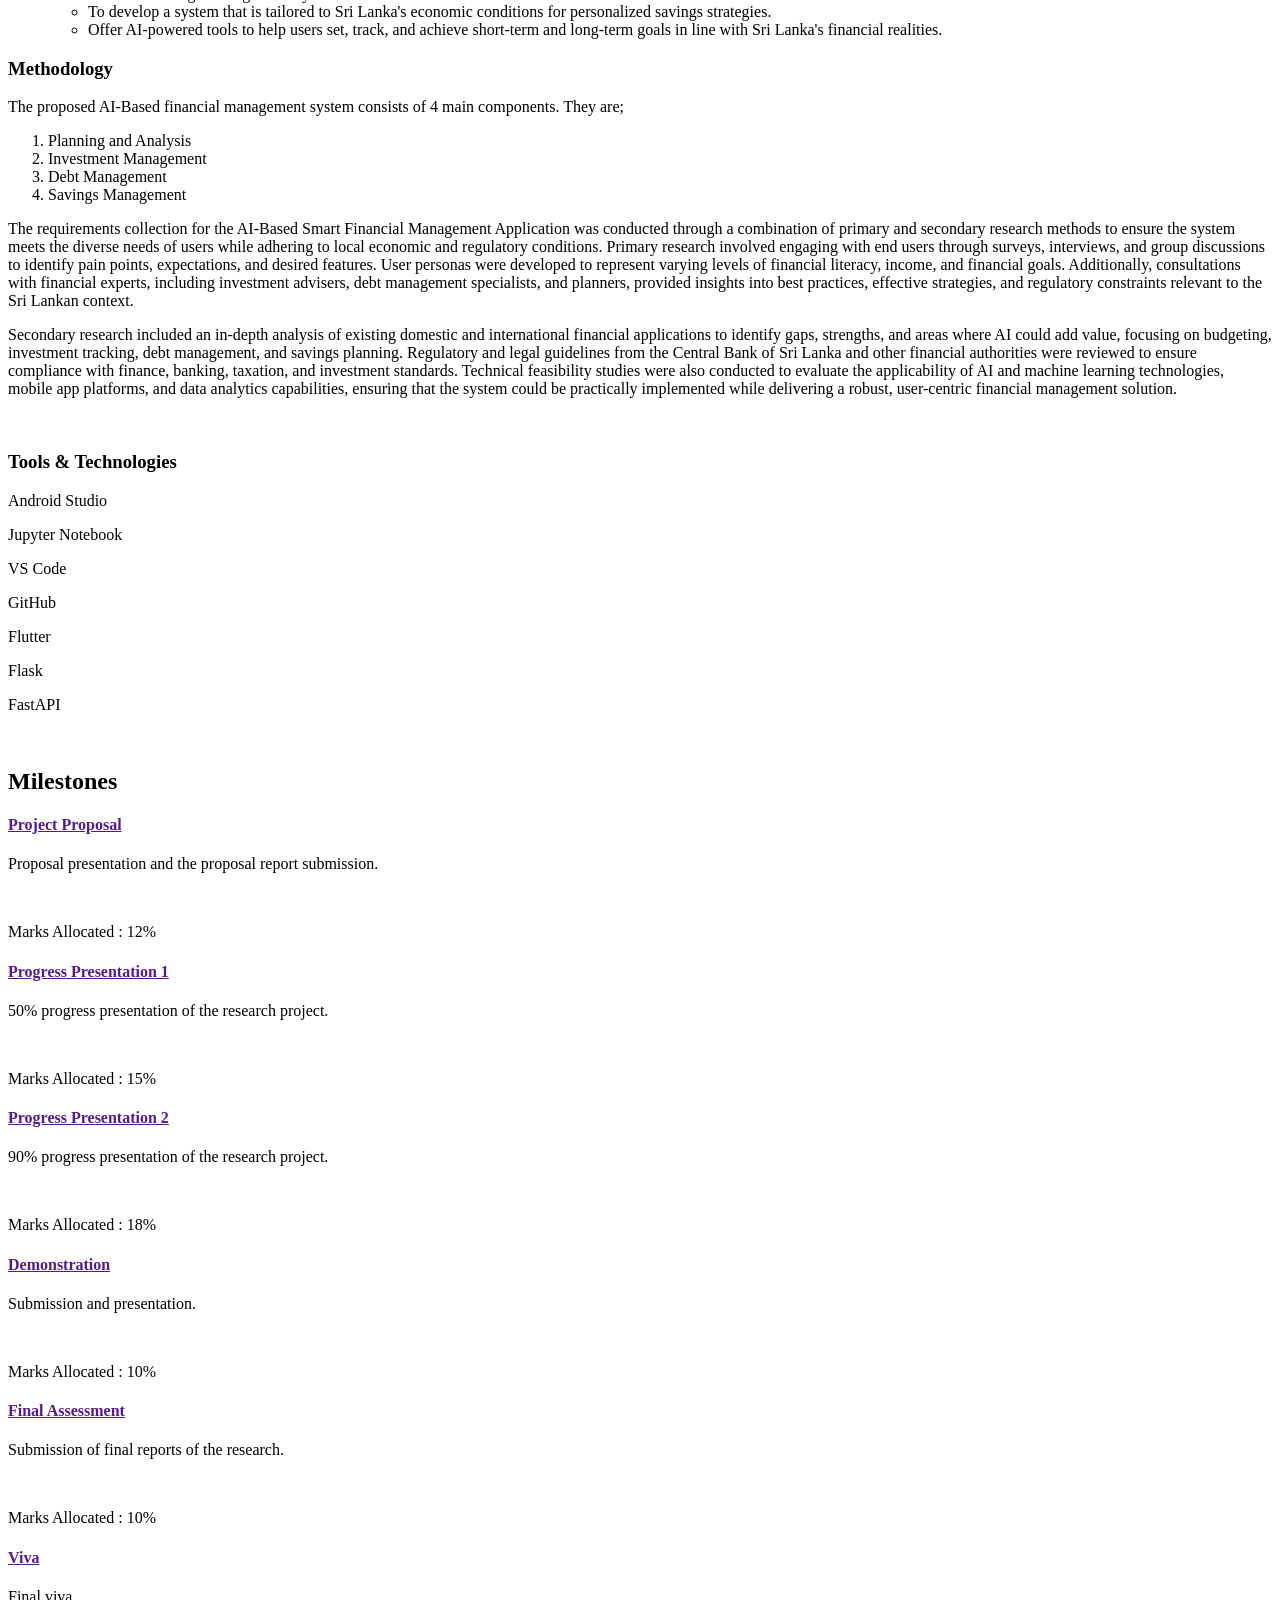
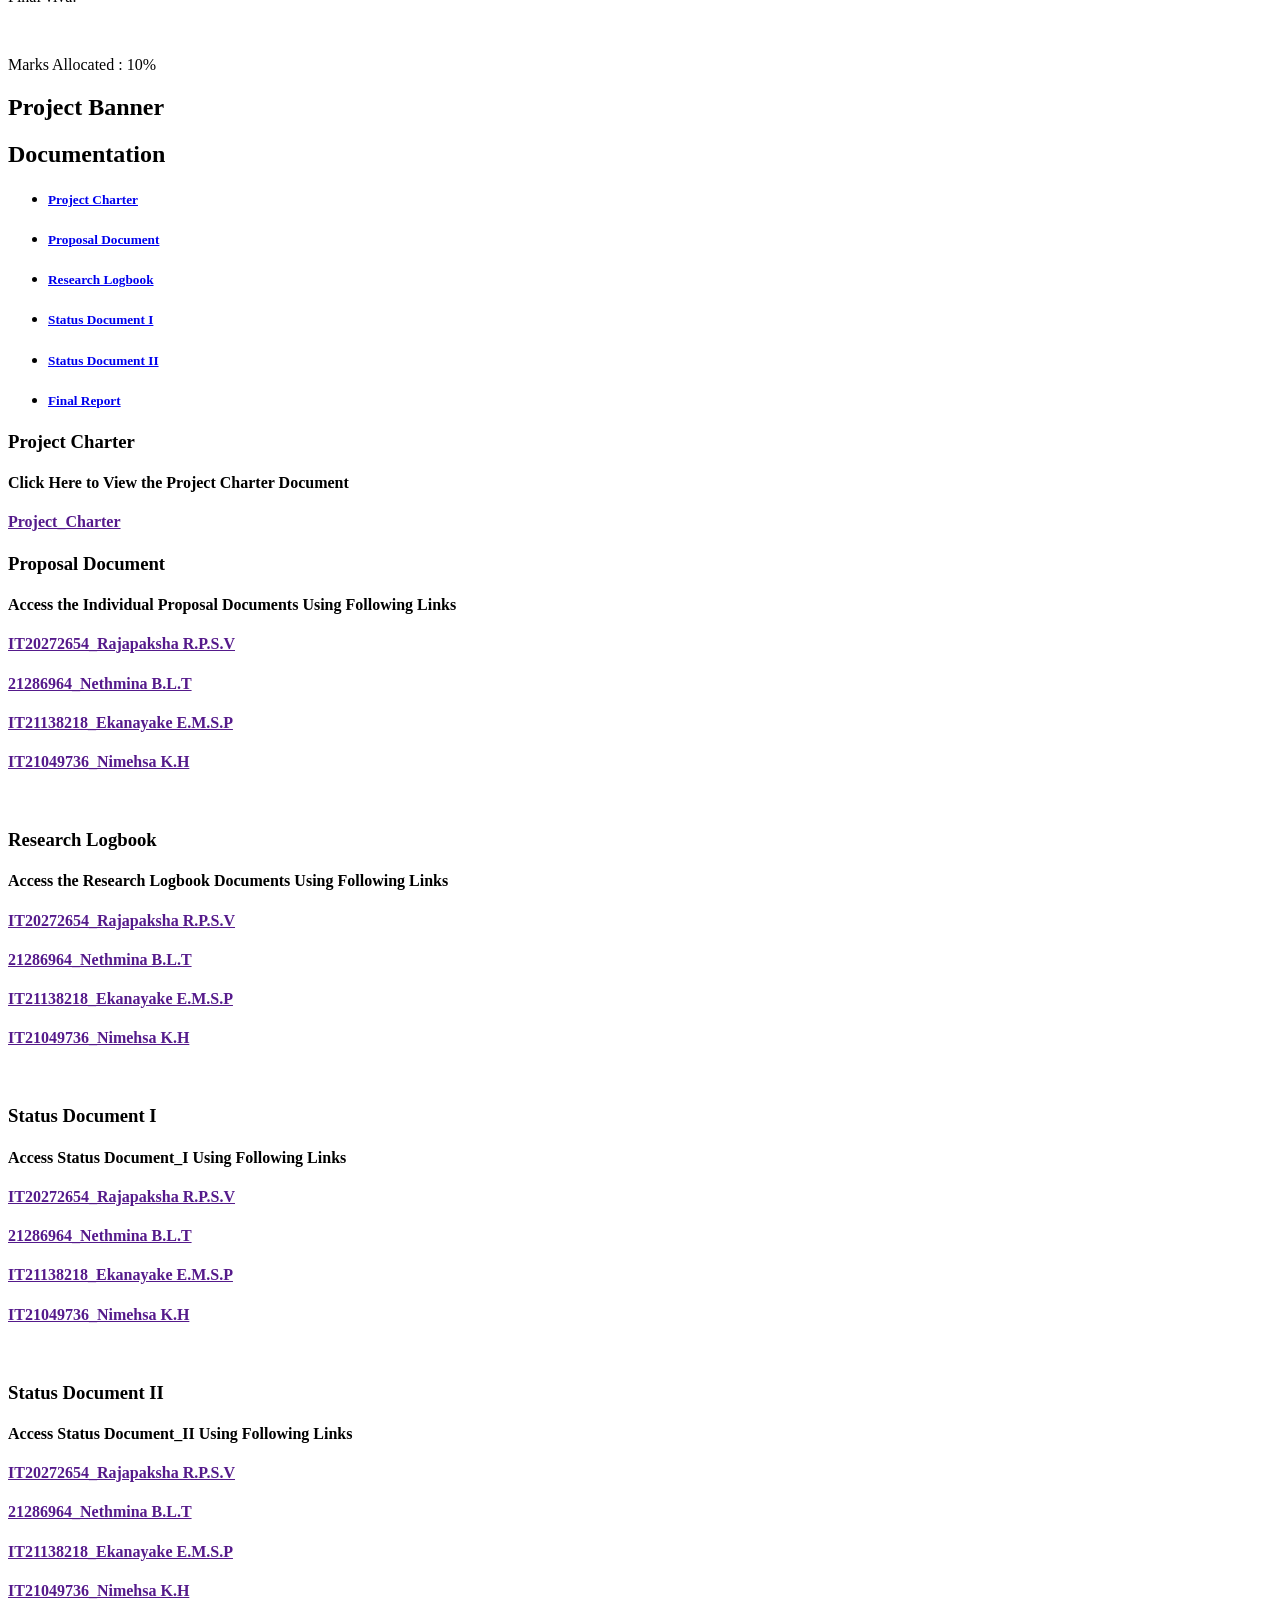
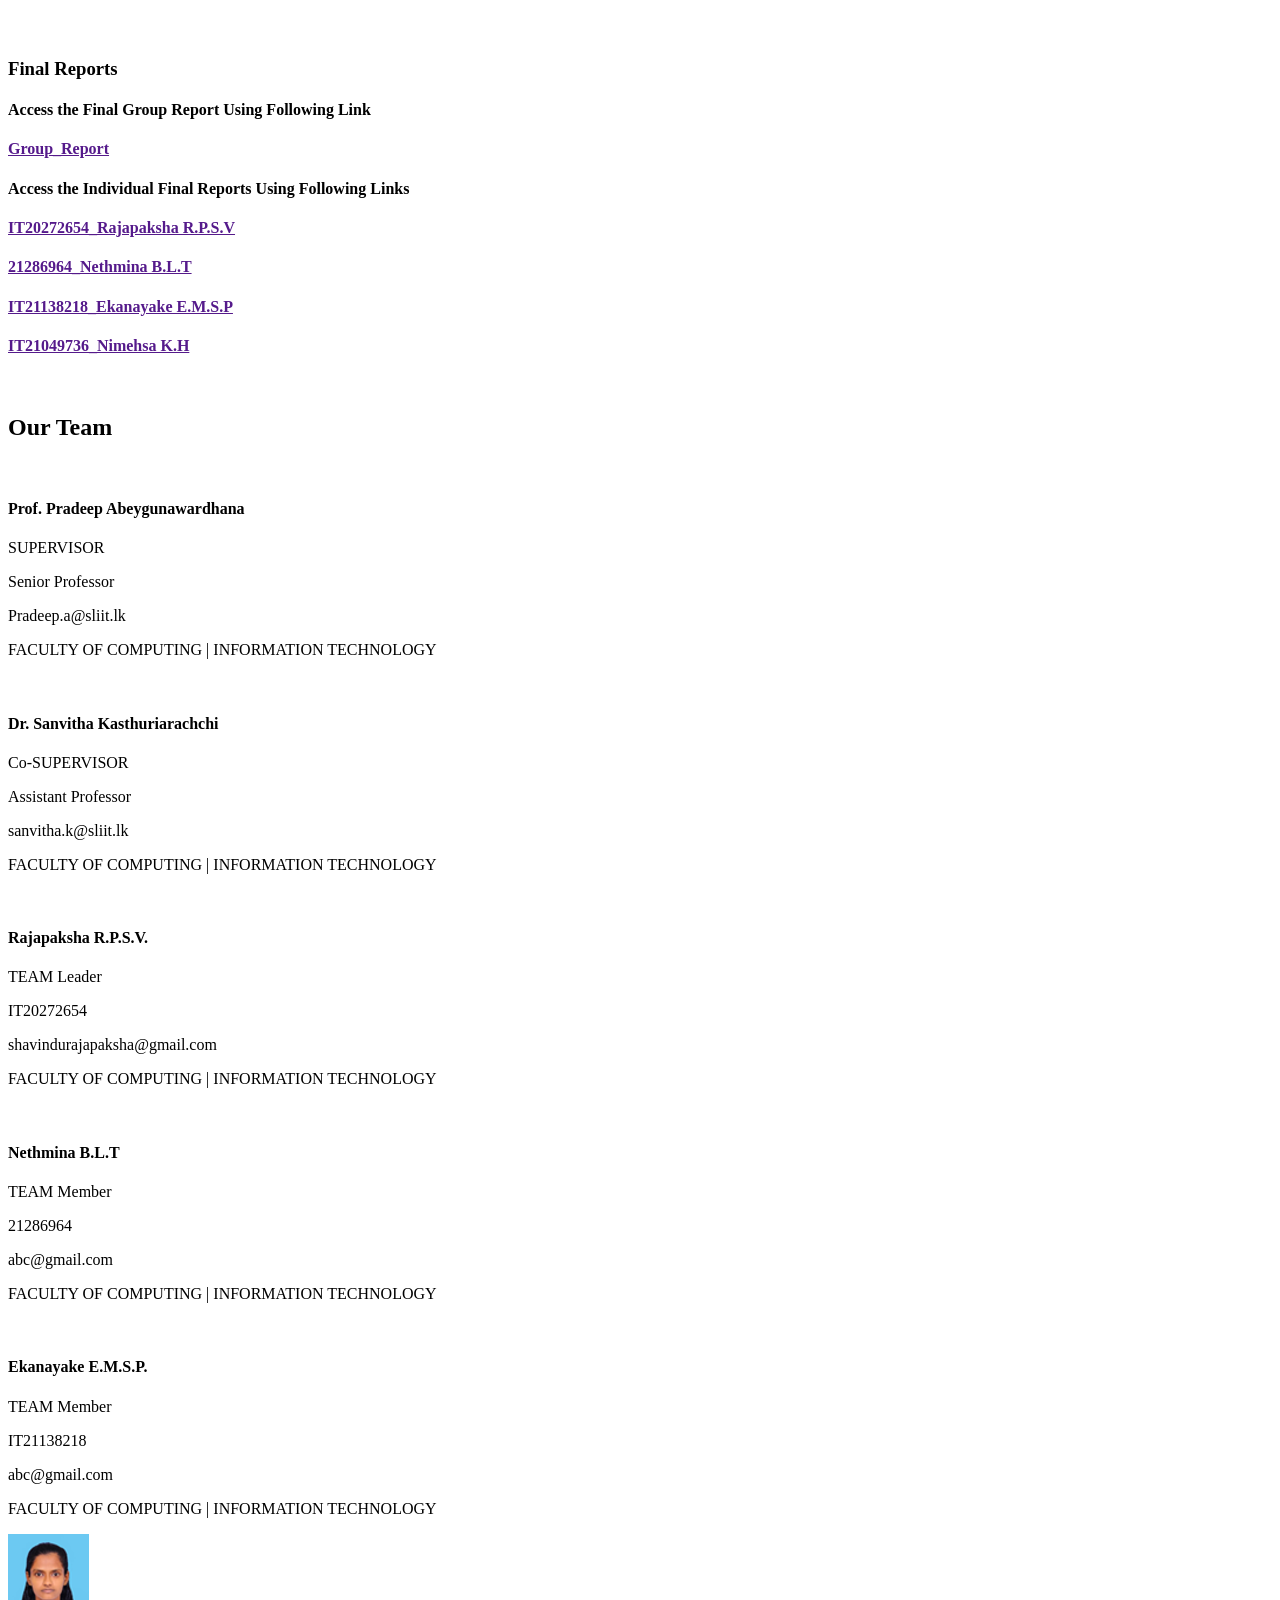
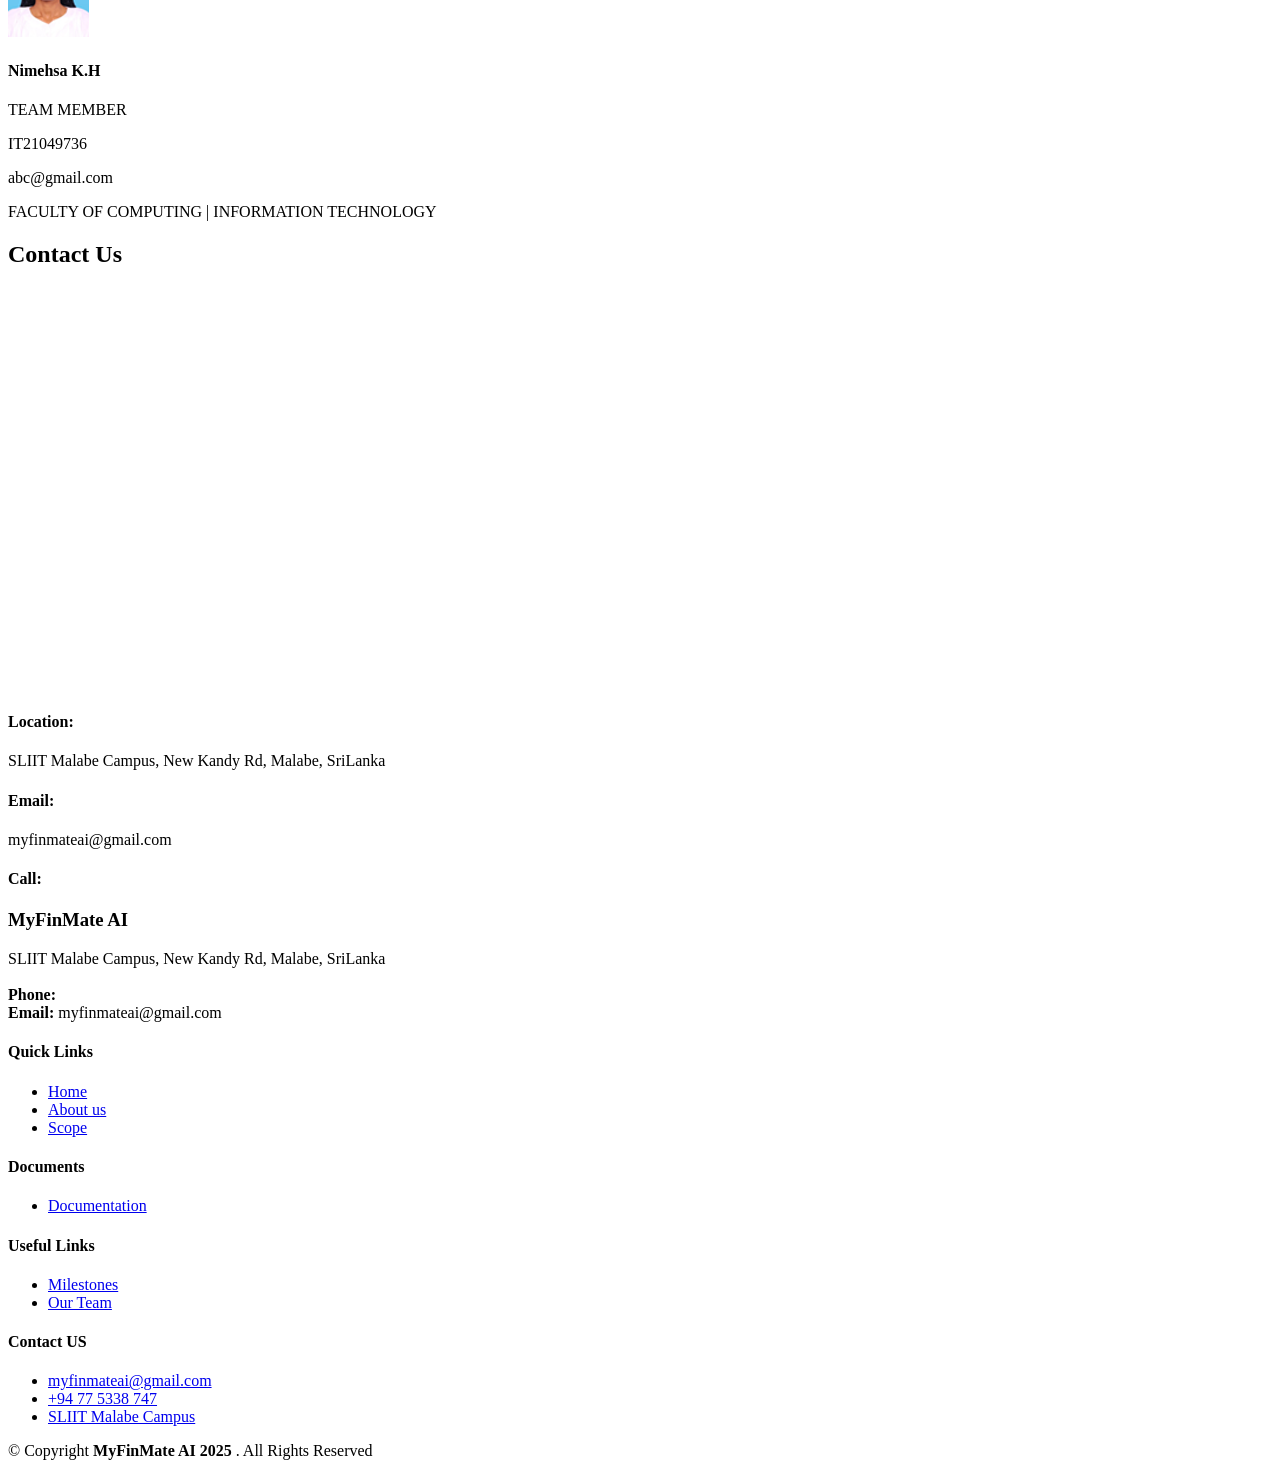
==== commit c1d0f934: "Add team section, banner, and contact info to homepage Introduced a new 'Our Team' section with memb" ====
--- a/website/index.html
+++ b/website/index.html
@@ -64,9 +64,8 @@
           <li><a class="nav-link scrollto" href="#about">About</a></li>
           <li><a class="nav-link scrollto" href="#scope">Scope</a></li>
           <li><a class="nav-link scrollto" href="#milestones">Milestones</a></li>
+          <li><a class="nav-link scrollto" href="#banner">Banner</a></li>
           <li><a class="nav-link scrollto" href="#documents">Documentation</a></li>
-          <li><a class="nav-link scrollto" href="#presentations">Presentations</a></li>
-          <li><a class="nav-link scrollto" href="#banner">Banner</a></li>
           <li><a class="nav-link scrollto" href="#ourteam">Our Team</a></li>
           <li><a class="nav-link scrollto" href="#contact">Contact</a></li>
         </ul>
@@ -561,7 +560,14 @@
     </section>
     <!-- End Milestones Section -->
 
-
+    <section id="Banner" class="banner section-bg2">
+      <div class="container">
+        <div class="section-title">
+          <h2>Project Banner</h2>
+          
+        </div>
+      </div>
+    </section>
     <!-- ======= Documentation Section =======-->
     <section id="documents" class="documents section-bg">
       <div class="container">
@@ -716,6 +722,276 @@
     <!-- End Documentation Section -->
 
 
+    <!-- ======= About Us Section ======= -->
+    <section id="ourteam" class="ourteam">
+      <div class="container">
+
+        <div class="section-title">
+          <h2>Our Team</h2>
+        </div>
+
+        <div class="row">
+
+          <div class="col-lg-6">
+            <div class="member d-flex align-items-start">
+              <div class="pic"><img src="assets/img/team/supervisor.png" class="img-fluid" alt=""></div>
+              <div class="member-info">
+                <h4>Prof. Pradeep Abeygunawardhana</h4>
+                <span>SUPERVISOR</span>
+                <p>Senior Professor</p>
+                <p>Pradeep.a@sliit.lk
+                </p>
+                <p>FACULTY OF COMPUTING | INFORMATION TECHNOLOGY</p>
+                <div class="social">
+                  <a><i class="ri-twitter-fill"></i></a>
+                  <a><i class="ri-facebook-fill"></i></a>
+                  <a><i class="ri-instagram-fill"></i></a>
+                  <a href="" target="_blank"><i class="ri-linkedin-box-fill"></i></a>
+                </div>
+              </div>
+            </div>
+          </div>
+
+          <div class="col-lg-6">
+            <div class="member d-flex align-items-start">
+              <div class="pic"><img src="assets/img/team/cosupervisor.png" class="img-fluid" alt=""></div>
+              <div class="member-info">
+                <h4>Dr. Sanvitha Kasthuriarachchi</h4>
+                <span>Co-SUPERVISOR</span>
+                <p>Assistant Professor</p>
+                <p>sanvitha.k@sliit.lk
+                </p>
+                <p>FACULTY OF COMPUTING | INFORMATION TECHNOLOGY</p>
+                <div class="social">
+                  <a><i class="ri-twitter-fill"></i></a>
+                  <a><i class="ri-facebook-fill"></i></a>
+                  <a><i class="ri-instagram-fill"></i></a>
+                  <a href="" target="_blank"><i class="ri-linkedin-box-fill"></i></a>
+                </div>
+              </div>
+            </div>
+          </div>
+
+          
+          <div class="col-lg-6 mt-4">
+            <div class="member d-flex align-items-start">
+              <div class="pic"><img src="assets/img/team/member1.png" class="img-fluid" alt=""></div>
+              <div class="member-info">
+                <h4>Rajapaksha R.P.S.V.</h4>
+                <span>TEAM Leader</span>
+                <p>IT20272654</p>
+                <p>shavindurajapaksha@gmail.com
+                </p>
+                <p>FACULTY OF COMPUTING | INFORMATION TECHNOLOGY</p>
+                <div class="social">
+                  <a><i class="ri-twitter-fill"></i></a>
+                  <a><i class="ri-facebook-fill"></i></a>
+                  <a><i class="ri-instagram-fill"></i></a>
+                  <a href="https://www.linkedin.com/in/shavindurajapaksha/" target="_blank"> <i class="ri-linkedin-box-fill"></i></a>
+                </div>
+              </div>
+            </div>
+          </div>
+
+          <div class="col-lg-6 mt-4">
+            <div class="member d-flex align-items-start">
+              <div class="pic"><img src="assets/img/team/member2.png" class="img-fluid" alt=""></div>
+              <div class="member-info">
+                <h4>Nethmina B.L.T </h4>
+                <span>TEAM Member</span>
+                <p>21286964</p>
+                <p>abc@gmail.com
+                </p>
+                <p>FACULTY OF COMPUTING | INFORMATION TECHNOLOGY</p>
+                <div class="social">
+                  <a><i class="ri-twitter-fill"></i></a>
+                  <a><i class="ri-facebook-fill"></i></a>
+                  <a><i class="ri-instagram-fill"></i></a>
+                  <a href="" target="_blank"> <i class="ri-linkedin-box-fill"></i></a>
+                </div>
+              </div>
+            </div>
+          </div>
+
+          <div class="col-lg-6 mt-4">
+            <div class="member d-flex align-items-start">
+              <div class="pic"><img src="assets/img/team/member3.png" class="img-fluid" alt=""></div>
+              <div class="member-info">
+                <h4>Ekanayake E.M.S.P. </h4>
+                <span>TEAM Member</span>
+                <p>IT21138218</p>
+                <p>abc@gmail.com
+                </p>
+                <p>FACULTY OF COMPUTING | INFORMATION TECHNOLOGY</p>
+                <div class="social">
+                  <a><i class="ri-twitter-fill"></i></a>
+                  <a><i class="ri-facebook-fill"></i></a>
+                  <a><i class="ri-instagram-fill"></i></a>
+                  <a href="" target="_blank"> <i class="ri-linkedin-box-fill"></i></a>
+                </div>
+              </div>
+            </div>
+          </div>
+
+
+          <div class="col-lg-6 mt-4">
+            <div class="member d-flex align-items-start">
+              <div class="pic"><img src="assets/img/team/member4.png" class="img-fluid" alt=""></div>
+              <div class="member-info">
+                <h4>Nimehsa K.H </h4>
+                <span>TEAM MEMBER</span>
+                <p>IT21049736</p>
+                <p>abc@gmail.com
+                </p>
+                <p>FACULTY OF COMPUTING | INFORMATION TECHNOLOGY</p>
+                <div class="social">
+                  <a><i class="ri-twitter-fill"></i></a>
+                  <a><i class="ri-facebook-fill"></i></a>
+                  <a><i class="ri-instagram-fill"></i></a>
+                  <a href="" target="_blank"> <i class="ri-linkedin-box-fill"></i> </a>
+                </div>
+              </div>
+            </div>
+          </div>
+
+        </div>
+
+      </div>
+    </section><!-- End about us Section -->
+
+
+    <!-- ======= Contact Section ======= -->
+    <section id="contact" class="contact">
+      <div class="container">
+        <div class="row">
+          <div class="col-lg-4" data-aos="fade-right">
+            <div class="section-title">
+              <h2>Contact Us</h2>
+            </div>
+          </div>
+          <div class="col-lg-12">
+            <div class="row">
+              <div class="col-lg-12" data-aos="fade-up" data-aos-delay="100">
+                <iframe
+                  src="https://www.google.com/maps/embed?pb=!1m18!1m12!1m3!1d3960.7985117576864!2d79.97075581477283!3d6.914677495003823!2m3!1f0!2f0!3f0!3m2!1i1024!2i768!4f13.1!3m3!1m2!1s0x3ae256db1a6771c5%3A0x2c63e344ab9a7536!2sSri%20Lanka%20Institute%20of%20Information%20Technology!5e0!3m2!1sen!2slk!4v1654861438602!5m2!1sen!2slk"
+                  width="100%" height="400px" style="border:0;" allowfullscreen="" loading="lazy"
+                  referrerpolicy="no-referrer-when-downgrade"></iframe>
+
+                <div class="info mt-4">
+                  <i class="bi bi-geo-alt"></i>
+                  <h4>Location:</h4>
+                  <p>SLIIT Malabe Campus, New Kandy Rd, Malabe, SriLanka</p>
+                </div>
+                <div class="row">
+                  <div class="col-lg-6 mt-4">
+                    <div class="info">
+                      <i class="bi bi-envelope"></i>
+                      <h4>Email:</h4>
+                      <p>myfinmateai@gmail.com</p>
+                    </div>
+                  </div>
+                  <div class="col-lg-6">
+                    <div class="info w-100 mt-4">
+                      <i class="bi bi-phone"></i>
+                      <h4>Call:</h4>
+                      <p> </p>
+                    </div>
+                  </div>
+                </div>
+              </div>
+            </div>
+          </div>
+        </div>
+      </div>
+    </section><!-- End Contact Section -->
+
+  </main><!-- End #main -->
+
+  <!-- ======= Footer ======= -->
+  <footer id="footer">
+
+    <div class="footer-top">
+      <div class="container">
+        <div class="row">
+
+          <div class="col-lg-4 col-md-6 footer-contact">
+            <h3>MyFinMate AI </h3>
+            <p>
+              SLIIT Malabe Campus,
+              New Kandy Rd,
+              Malabe, SriLanka <br><br>
+              <strong>Phone:</strong> <br>
+              <strong>Email:</strong> myfinmateai@gmail.com<br>
+            </p>
+          </div>
+
+          <div class="col-lg-2 col-md-6 footer-links">
+            <h4>Quick Links</h4>
+            <ul>
+              <li><i class="bx bx-chevron-right"></i> <a href="#hero">Home</a></li>
+              <li><i class="bx bx-chevron-right"></i> <a href="#about">About us</a></li>
+              <li><i class="bx bx-chevron-right"></i> <a href="#scope">Scope</a></li>
+            </ul>
+          </div>
+          <div class="col-lg-2 col-md-6 footer-links">
+            <h4>Documents</h4>
+            <ul>
+              <li><i class="bx bx-chevron-right"></i> <a href="#documents">Documentation</a></li>
+            </ul>
+          </div>
+          <div class="col-lg-2 col-md-6 footer-links">
+            <h4>Useful Links</h4>
+            <ul>
+              <li><i class="bx bx-chevron-right"></i> <a href="#milestones">Milestones</a></li>
+              <li><i class="bx bx-chevron-right"></i> <a href="#ourteam">Our Team</a></li>
+            </ul>
+          </div>
+          <div class="col-lg-2 col-md-6 footer-links">
+            <h4>Contact US</h4>
+            <ul>
+              <li><i class="bx bx-chevron-right"></i> <a href="#">myfinmateai@gmail.com</a></li>
+              <li><i class="bx bx-chevron-right"></i> <a href="#">+94 77 5338 747</a></li>
+              <li><i class="bx bx-chevron-right"></i> <a href="#">SLIIT Malabe Campus</a></li>
+              </ul>
+          </div> 
+        </div>
+      </div>
+    </div>
+
+    <div class="container d-md-flex py-4">
+
+      <div class="me-md-auto text-center text-md-start">
+        <div class="copyright">
+          &copy; Copyright <strong><span>MyFinMate AI</span> 2025 </strong>. All Rights Reserved
+        </div>
+        <div class="credits">
+        </div>
+      </div>
+      <div class="social-links text-center text-md-right pt-3 pt-md-0">
+        <a class="twitter"><i class="bx bxl-twitter"></i></a>
+        <a class="facebook"><i class="bx bxl-facebook"></i></a>
+        <a class="instagram"><i class="bx bxl-instagram"></i></a>
+        <a href="" target="_blank" class="github"><i class="bx bxl-github"></i></a>
+        <a href="" target="_blank" class="linkedin"><i class="bx bxl-linkedin"></i></a>
+      </div>
+    </div>
+  </footer>
+  <!-- End Footer -->
+
+  <div id="preloader"></div>
+  <a href="#" class="back-to-top d-flex align-items-center justify-content-center"><i
+      class="bi bi-arrow-up-short"></i></a>
+
+  <!-- Vendor JS Files -->
+  <script src="assets/vendor/purecounter/purecounter_vanilla.js"></script>
+  <script src="assets/vendor/bootstrap/js/bootstrap.bundle.min.js"></script>
+  <script src="assets/vendor/glightbox/js/glightbox.min.js"></script>
+  <script src="assets/vendor/swiper/swiper-bundle.min.js"></script>
+  <script src="assets/vendor/php-email-form/validate.js"></script>
+
+  <!-- Template Main JS File -->
+  <script src="assets/js/main.js"></script>
+
 </body>
 
 </html>
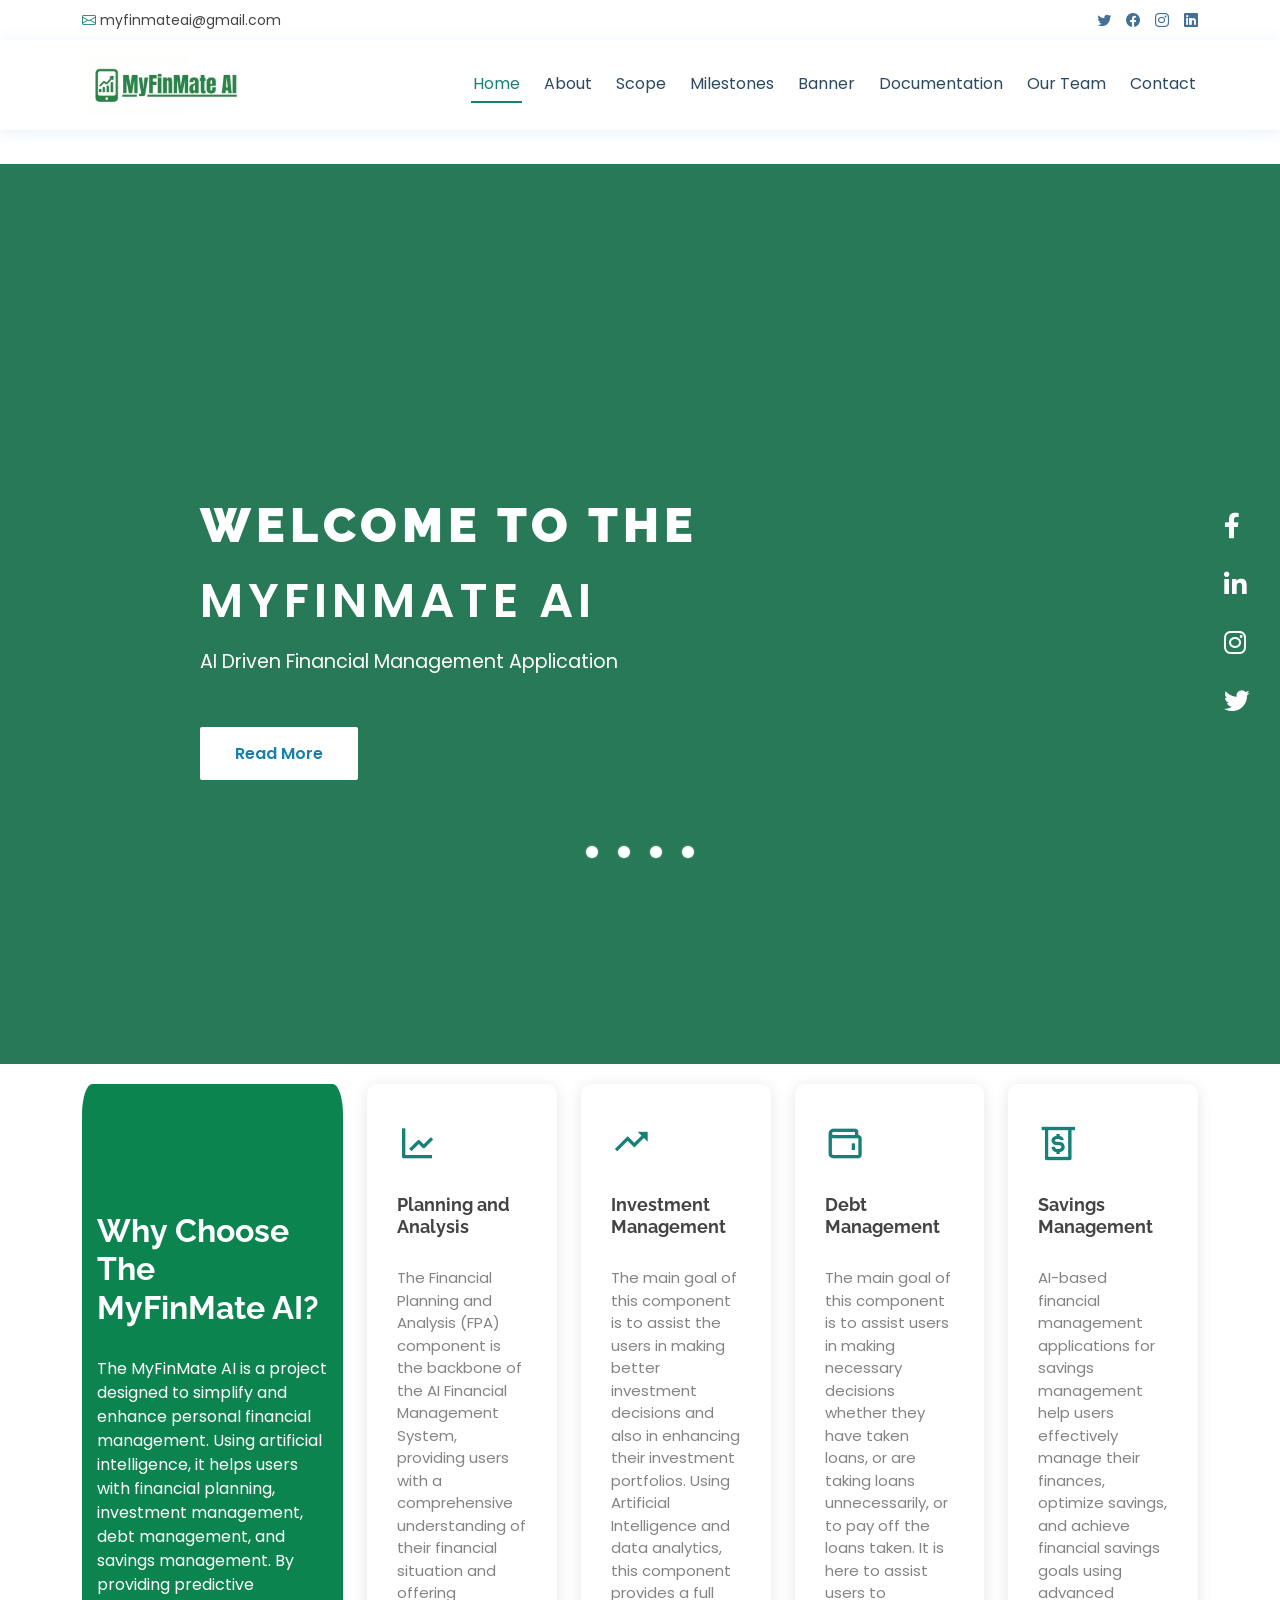
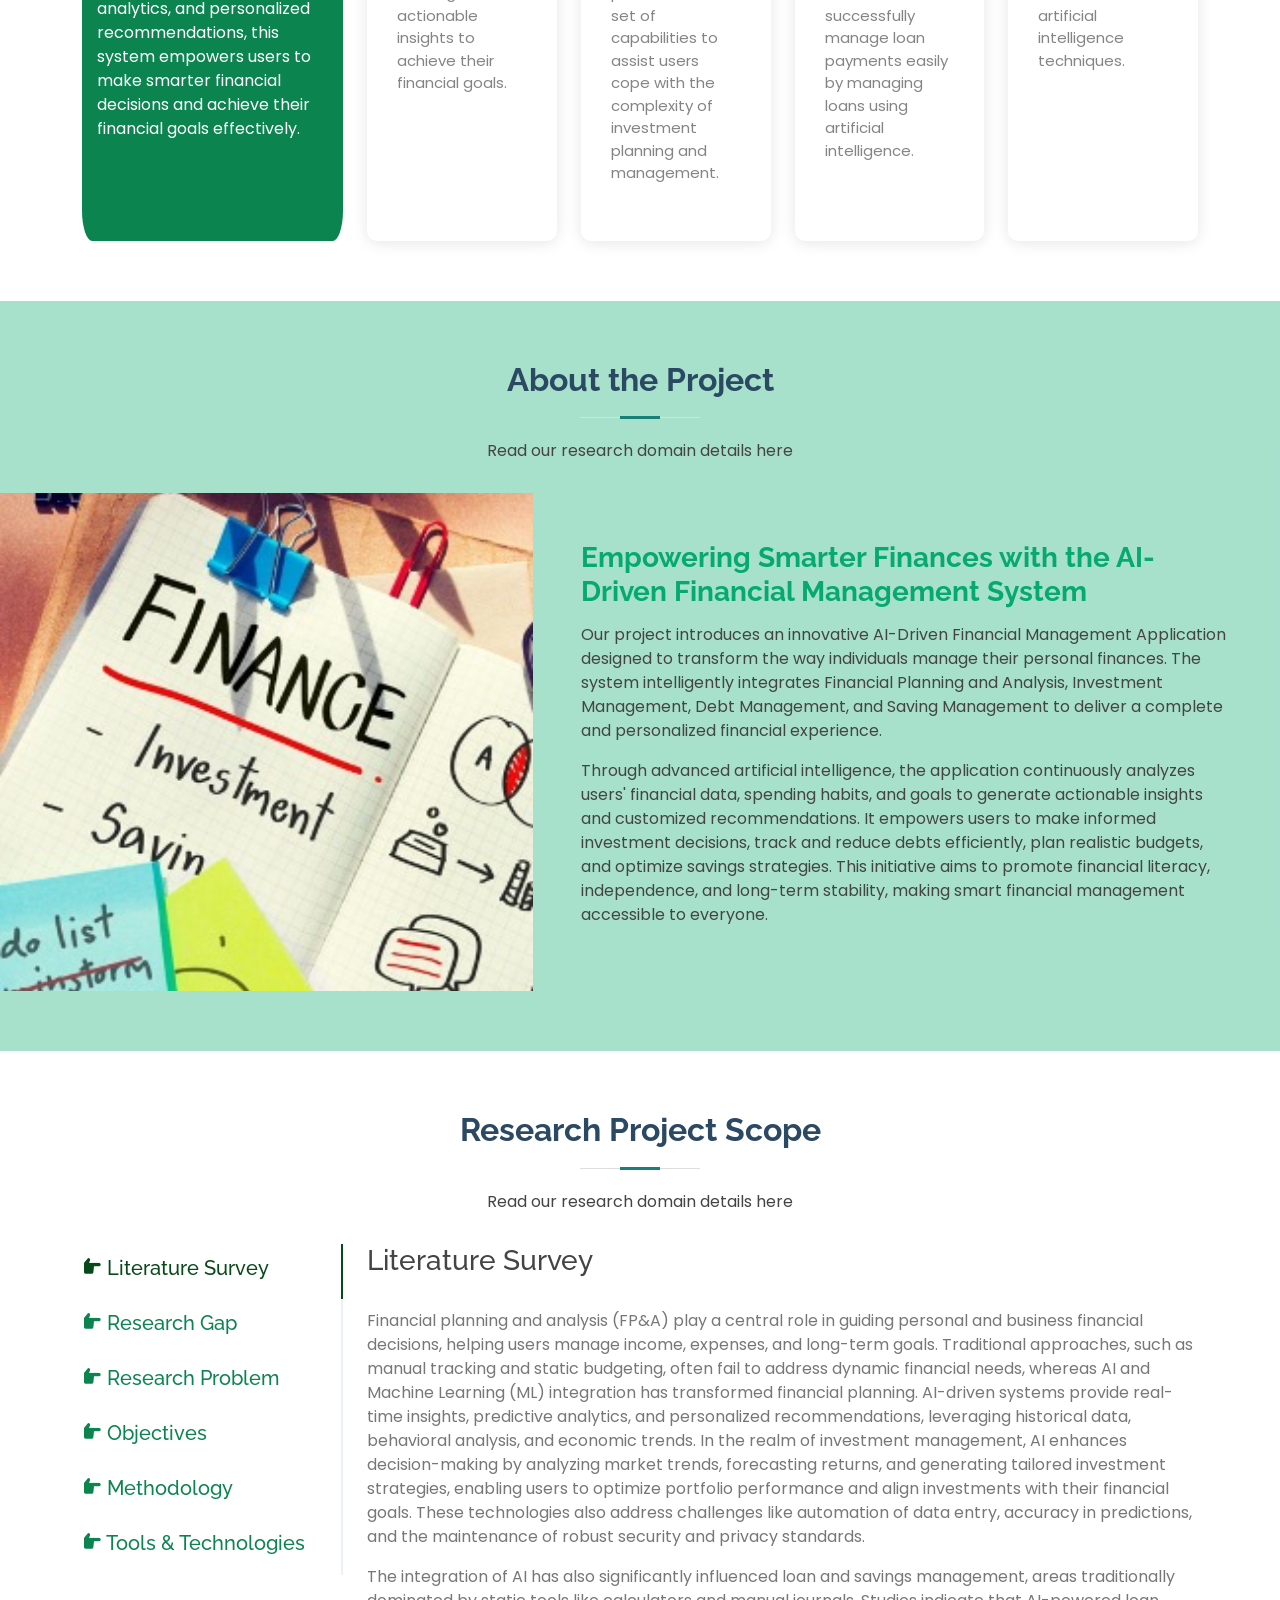
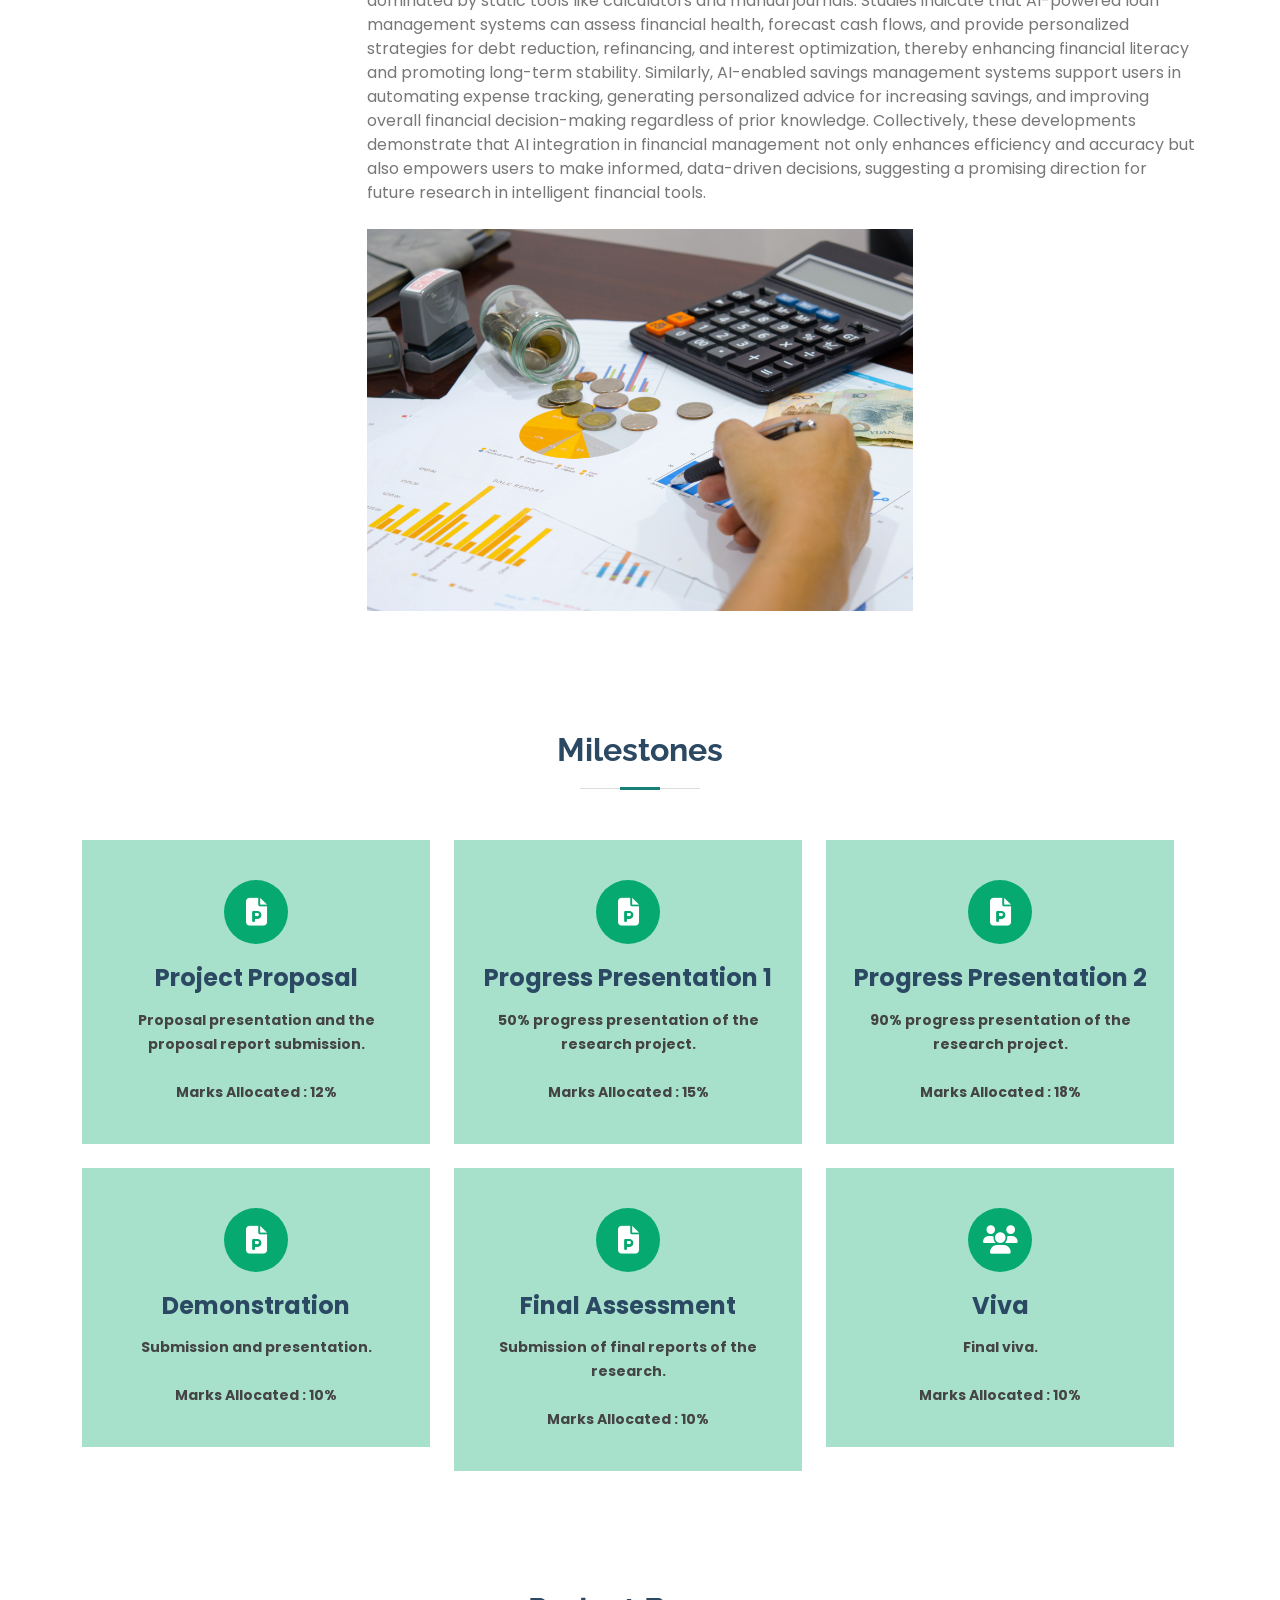
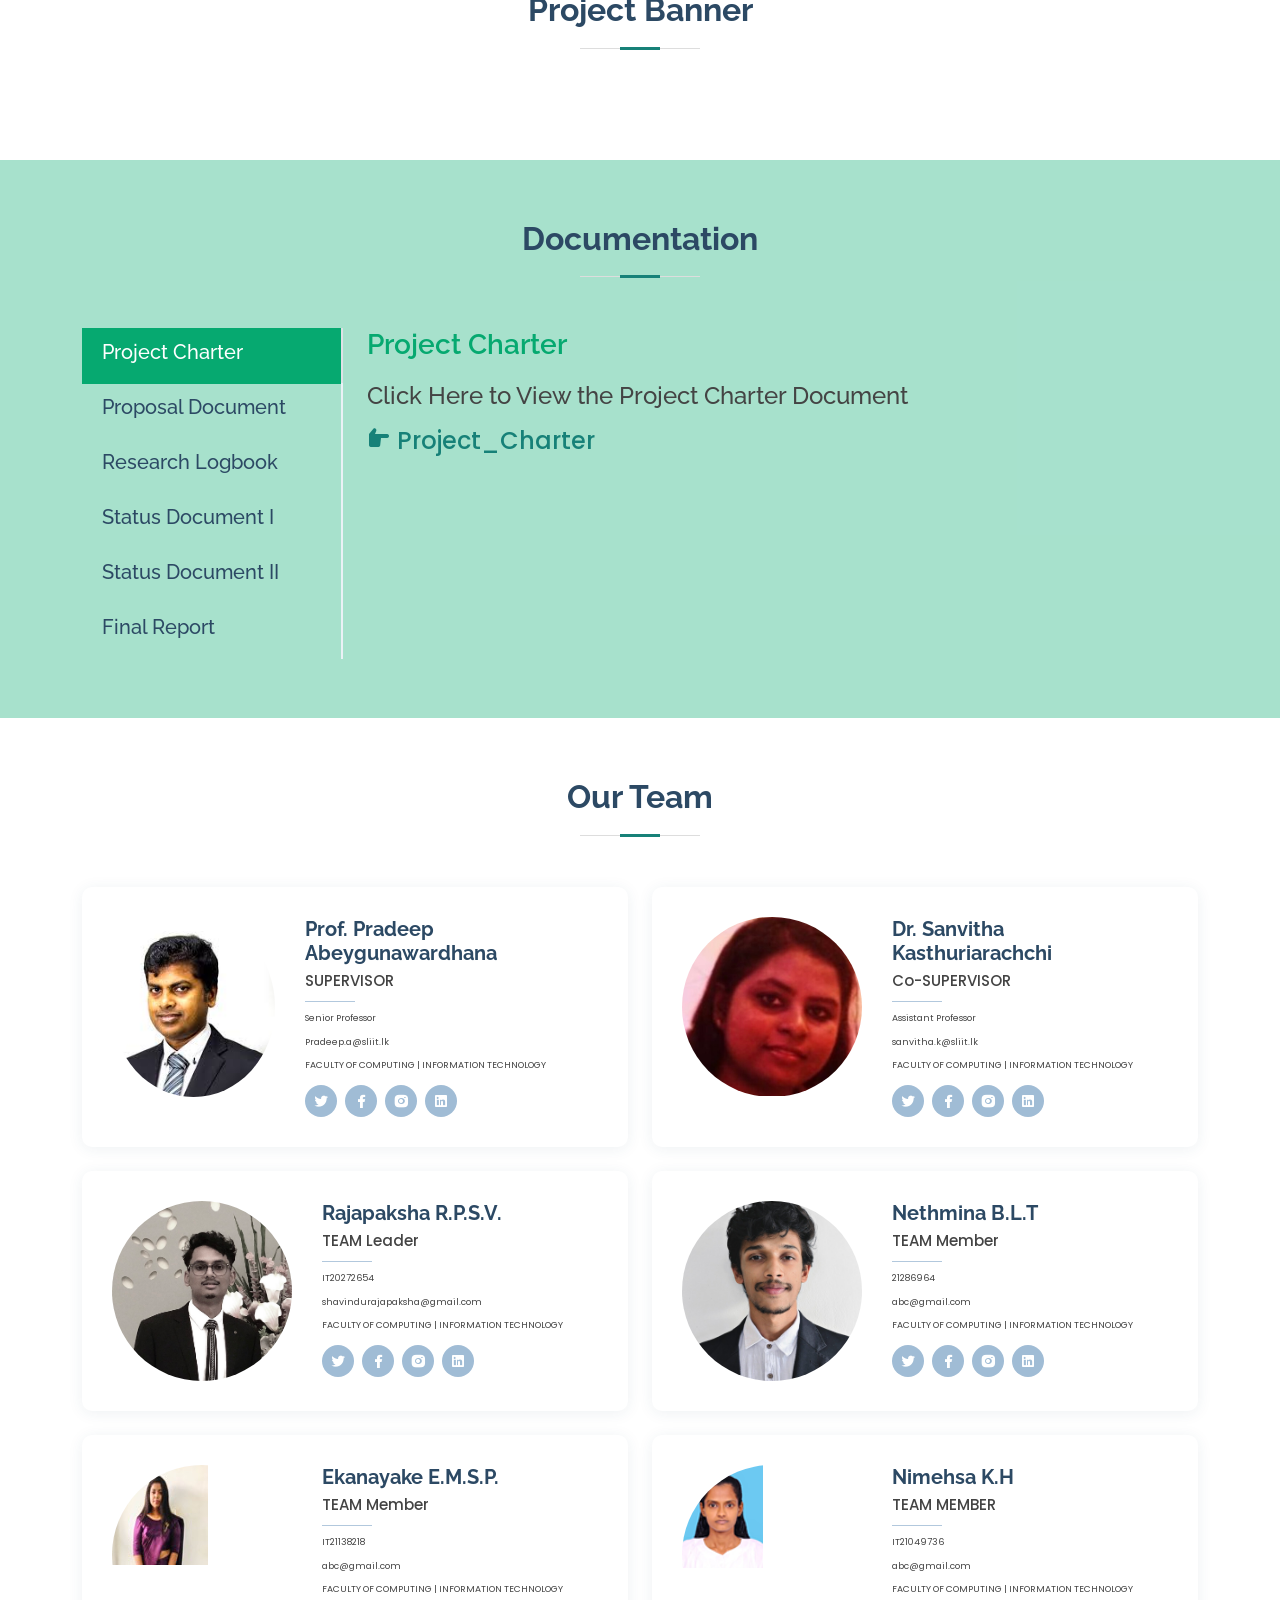
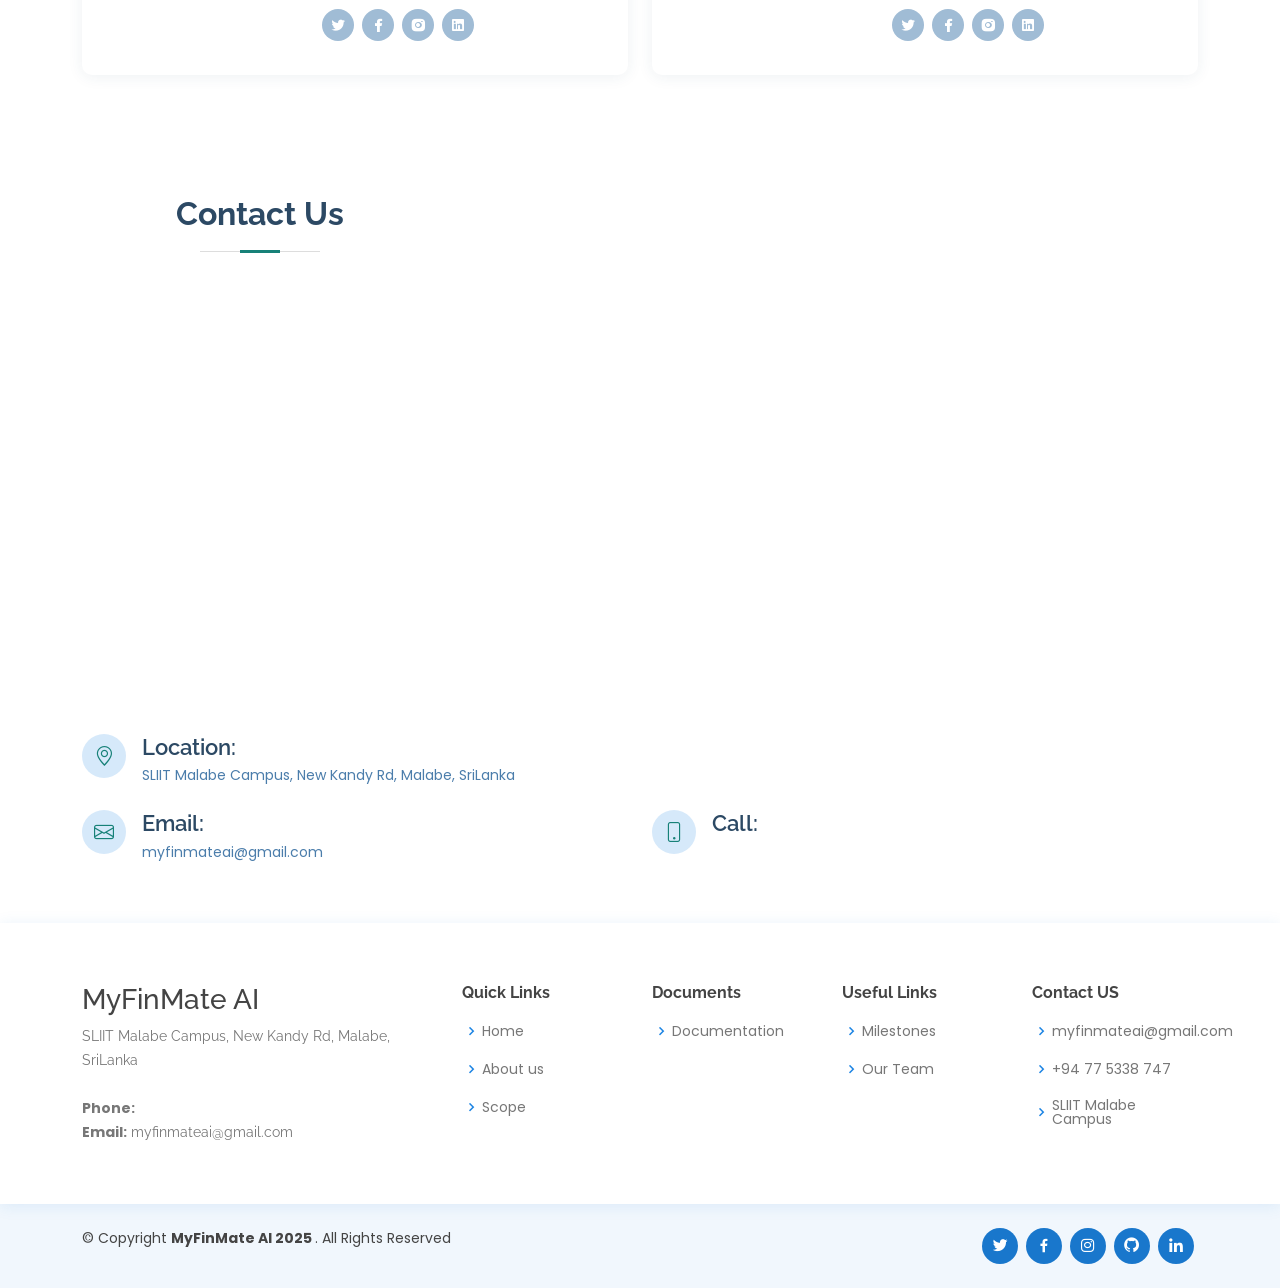
==== commit 8d78d008: "Remove commented-out favicon links from index.html Cleaned up the page" ====
--- a/website/index.html
+++ b/website/index.html
@@ -9,9 +9,7 @@
   <meta content="" name="description">
   <meta content="" name="keywords">
   <link rel="stylesheet" href="assets/css/videoslider.css">
-  <!-- Favicons -->
-  <!-- <link href="assets/img/favicon.png" rel="icon">
-  <link href="assets/img/apple-touch-icon.png" rel="apple-touch-icon"> -->
+
 
   <!-- Google Fonts -->
   <link
--- a/website/assets/css/videoslider.css
+++ b/website/assets/css/videoslider.css
@@ -0,0 +1,172 @@
+@import url('https://fonts.googleapis.com/css2?family=Poppins:wght@400;700&display=swap');
+
+/* Now you can use the Poppins font in your CSS */
+*{
+    box-sizing: border-box;
+    margin: 0;
+    padding: 0;
+    font-family: 'Poppins', sans-serif;
+}
+
+section1{
+    padding: 100px 200px;
+}
+
+.home{
+    position: relative;
+    width: 100%;
+    top: 140px;
+    min-height: 100vh;
+    display: flex;
+    justify-content: center;
+    flex-direction: column;
+    background: #0c8450;
+}
+
+.home::before{
+    z-index: 777;
+    content: '';
+    position: absolute;
+    background-color: rgba(100, 98, 106, 0.316);
+    width: 100%;
+    height: 100%;
+    top: 0;
+    left: 0;
+}
+
+.home .content{
+    z-index: 888;
+    color: #fff;
+    width: 80%;
+    margin-top: 50px;
+}
+
+.home .content h1{
+    font-size: 3em;
+    font-weight: 900;
+    text-transform: uppercase;
+    letter-spacing: 5px;
+    line-height: 75px;
+    margin-bottom: 10px;
+}
+
+.home .content h1 span{
+    font-size: 1em;
+    font-weight: 600;
+}
+
+.home .content p{
+    font-size: 1.2em;
+    margin-bottom: 65px;
+}
+
+.home .content a{
+    background: #fff;
+    padding: 15px 35px;
+    color: #1680AC;
+    font-size: 1em;
+    font-weight: 600;
+    text-decoration: none;
+    border-radius: 2px;
+}
+
+.home .media-icons{
+    z-index: 888;
+    position: absolute;
+    right: 30px;
+    display: flex;
+    flex-direction: column;
+    transition: 0.5s ease;
+}
+
+.home .media-icons a{
+    color: #fff;
+    font-size: 1.6em;
+}
+
+.home .media-icons a:not(:last-child){
+    margin-bottom: 20px;
+}
+
+.home .media-icons a:hover{
+    transform: scale(1.3);
+}
+
+.home video{
+    z-index: 000;
+    position: absolute;
+    top: 0;
+    left: 0;
+    width: 100%;
+    height: 100%;
+    object-fit: cover;
+}
+
+.slider-navigation{
+    z-index: 888;
+    position: relative;
+    display: flex;
+    justify-content: center;
+    align-items: center;
+    transform: translateY(80px);
+    margin-bottom: 12px;
+}
+
+.slider-navigation .nav-btn{
+    width: 12px;
+    height: 12px;
+    background: #fff;
+    border-radius: 50%;
+    cursor: pointer;
+    box-shadow: 0 0 2px rgba(255,255,255,0.5);
+    transition: 0.3s ease;
+}
+/* .slider-navigation .nav-btn.active{
+    background: #2696ED;
+} */
+
+.slider-navigation .nav-btn:not(:last-child){
+    margin-right: 20px;
+}
+.slider-navigation .nav-btn:hover{
+    transform: scale(1.3);
+}
+
+.video-slide{
+    position: absolute;
+    width: 100%;
+    clip-path: circle(0% at 0 50%);
+}
+
+.video-slide.active{
+    clip-path: circle(150% at 0 50%);
+    transition: 2s ease;
+}
+
+
+
+@media (max-width: 1040px){
+    header{
+        padding: 12px 20px;
+    }
+    section1{
+        padding: 100px 20px;
+    }
+
+    .home .media-icons{
+        right: 15px;
+    }
+    header .navigation{
+        display: none;
+    }
+    .menu-btn{
+        background: url(menu.png) no-repeat;
+        background-size: 30px;
+        background-position: center;
+        width: 40px;
+        height: 40px;
+        cursor: pointer;
+        transition: 0.3s ease;
+    }
+}
+
--- a/website/assets/css/style.css
+++ b/website/assets/css/style.css
@@ -0,0 +1,1671 @@
+/**
+* Template Name: Medilab - v4.9.1
+* Template URL: https://bootstrapmade.com/medilab-free-medical-bootstrap-theme/
+* Author: BootstrapMade.com
+* License: https://bootstrapmade.com/license/
+*/
+
+/*--------------------------------------------------------------
+# General
+--------------------------------------------------------------*/
+body {
+  font-family: "Open Sans", sans-serif;
+  color: #444444;
+}
+
+a {
+  color: #178178;
+  text-decoration: none;
+}
+
+a:hover {
+  color: #3291e6;
+  text-decoration: none;
+}
+
+h1,
+h2,
+h3,
+h4,
+h5,
+h6 {
+  font-family: "Raleway", sans-serif;
+}
+
+/*--------------------------------------------------------------
+# Preloader
+--------------------------------------------------------------*/
+#preloader {
+  position: fixed;
+  top: 0;
+  left: 0;
+  right: 0;
+  bottom: 0;
+  z-index: 9999;
+  overflow: hidden;
+  background: #fff;
+}
+
+#preloader:before {
+  content: "";
+  position: fixed;
+  top: calc(50% - 30px);
+  left: calc(50% - 30px);
+  border: 6px solid #178178;
+  border-top-color: #d1e6f9;
+  border-radius: 50%;
+  width: 60px;
+  height: 60px;
+  -webkit-animation: animate-preloader 1s linear infinite;
+  animation: animate-preloader 1s linear infinite;
+}
+
+@-webkit-keyframes animate-preloader {
+  0% {
+    transform: rotate(0deg);
+  }
+
+  100% {
+    transform: rotate(360deg);
+  }
+}
+
+@keyframes animate-preloader {
+  0% {
+    transform: rotate(0deg);
+  }
+
+  100% {
+    transform: rotate(360deg);
+  }
+}
+
+/*--------------------------------------------------------------
+# Back to top button
+--------------------------------------------------------------*/
+.back-to-top {
+  position: fixed;
+  visibility: hidden;
+  opacity: 0;
+  right: 15px;
+  bottom: 15px;
+  z-index: 996;
+  background: #178178;
+  width: 40px;
+  height: 40px;
+  border-radius: 4px;
+  transition: all 0.4s;
+}
+
+.back-to-top i {
+  font-size: 28px;
+  color: #fff;
+  line-height: 0;
+}
+
+.back-to-top:hover {
+  background: #298ce5;
+  color: #fff;
+}
+
+.back-to-top.active {
+  visibility: visible;
+  opacity: 1;
+}
+
+.datepicker-dropdown {
+  padding: 20px !important;
+}
+
+/*--------------------------------------------------------------
+# Top Bar
+--------------------------------------------------------------*/
+#topbar {
+  background: #fff;
+  height: 40px;
+  font-size: 14px;
+  transition: all 0.5s;
+  z-index: 996;
+}
+
+#topbar.topbar-scrolled {
+  top: -40px;
+}
+
+#topbar .contact-info a {
+  line-height: 1;
+  color: #444444;
+  transition: 0.3s;
+}
+
+#topbar .contact-info a:hover {
+  color: #1977cc;
+}
+
+#topbar .contact-info i {
+  color: #178178;
+  padding-right: 4px;
+  margin-left: 15px;
+  line-height: 0;
+}
+
+#topbar .contact-info i:first-child {
+  margin-left: 0;
+}
+
+#topbar .social-links a {
+  color: #437099;
+  padding-left: 15px;
+  display: inline-block;
+  line-height: 1px;
+  transition: 0.3s;
+}
+
+#topbar .social-links a:hover {
+  color: #178178;
+}
+
+#topbar .social-links a:first-child {
+  border-left: 0;
+}
+
+/*--------------------------------------------------------------
+# Header
+--------------------------------------------------------------*/
+#header {
+  background: #fff;
+  transition: all 0.5s;
+  z-index: 997;
+  padding: 15px 0;
+  top: 40px;
+  box-shadow: 0px 2px 15px rgba(25, 119, 204, 0.1);
+}
+
+#header.header-scrolled {
+  top: 0;
+}
+
+#header .logo {
+  font-size: 30px;
+  margin: 0;
+  padding: 0;
+  line-height: 1;
+  font-weight: 900;
+  letter-spacing: 0.5px;
+  font-family: "Poppins", sans-serif;
+}
+
+#header .logo a {
+  color: #2c4964;
+}
+
+#header .logo img {
+  max-height: 60px;
+}
+
+
+
+/*--------------------------------------------------------------
+# Navigation Menu
+--------------------------------------------------------------*/
+/**
+* Desktop Navigation 
+*/
+.navbar {
+  padding: 0;
+}
+
+.navbar ul {
+  margin: 0;
+  padding: 0;
+  display: flex;
+  list-style: none;
+  align-items: center;
+}
+
+.navbar li {
+  position: relative;
+}
+
+.navbar>ul>li {
+  position: relative;
+  white-space: nowrap;
+  padding: 8px 0 8px 20px;
+}
+
+.navbar a,
+.navbar a:focus {
+  display: flex;
+  align-items: center;
+  justify-content: space-between;
+  font-size: 16px;
+  color: #2c4964;
+  white-space: nowrap;
+  transition: 0.3s;
+  border-bottom: 2px solid #fff;
+  padding: 5px 2px;
+}
+
+.navbar a i,
+.navbar a:focus i {
+  font-size: 14px;
+  line-height: 0;
+  margin-left: 5px;
+}
+
+.navbar a:hover,
+.navbar .active,
+.navbar .active:focus,
+.navbar li:hover>a {
+  color: #178178;
+  border-color: #178178;
+}
+
+.navbar .dropdown ul {
+  display: block;
+  position: absolute;
+  left: 20px;
+  top: calc(100% + 30px);
+  margin: 0;
+  padding: 10px 0;
+  z-index: 99;
+  opacity: 0;
+  visibility: hidden;
+  background: #fff;
+  box-shadow: 0px 0px 30px rgba(127, 137, 161, 0.25);
+  transition: 0.3s;
+}
+
+.navbar .dropdown ul li {
+  min-width: 200px;
+}
+
+.navbar .dropdown ul a {
+  padding: 10px 20px;
+  font-size: 14px;
+  font-weight: 500;
+  text-transform: none;
+  color: #082744;
+  border: none;
+}
+
+.navbar .dropdown ul a i {
+  font-size: 12px;
+}
+
+.navbar .dropdown ul a:hover,
+.navbar .dropdown ul .active:hover,
+.navbar .dropdown ul li:hover>a {
+  color: #178178;
+}
+
+.navbar .dropdown:hover>ul {
+  opacity: 1;
+  top: 100%;
+  visibility: visible;
+}
+
+.navbar .dropdown .dropdown ul {
+  top: 0;
+  left: calc(100% - 30px);
+  visibility: hidden;
+}
+
+.navbar .dropdown .dropdown:hover>ul {
+  opacity: 1;
+  top: 0;
+  left: 100%;
+  visibility: visible;
+}
+
+@media (max-width: 1366px) {
+  .navbar .dropdown .dropdown ul {
+    left: -90%;
+  }
+
+  .navbar .dropdown .dropdown:hover>ul {
+    left: -100%;
+  }
+}
+
+/**
+* Mobile Navigation 
+*/
+.mobile-nav-toggle {
+  color: #2c4964;
+  font-size: 28px;
+  cursor: pointer;
+  display: none;
+  line-height: 0;
+  transition: 0.5s;
+}
+
+.mobile-nav-toggle.bi-x {
+  color: #fff;
+}
+
+@media (max-width: 991px) {
+  .mobile-nav-toggle {
+    display: block;
+  }
+
+  .navbar ul {
+    display: none;
+  }
+}
+
+.navbar-mobile {
+  position: fixed;
+  overflow: hidden;
+  top: 0;
+  right: 0;
+  left: 0;
+  bottom: 0;
+  background: rgba(28, 47, 65, 0.9);
+  transition: 0.3s;
+  z-index: 999;
+}
+
+.navbar-mobile .mobile-nav-toggle {
+  position: absolute;
+  top: 15px;
+  right: 15px;
+}
+
+.navbar-mobile ul {
+  display: block;
+  position: absolute;
+  top: 55px;
+  right: 15px;
+  bottom: 15px;
+  left: 15px;
+  padding: 10px 0;
+  background-color: #fff;
+  overflow-y: auto;
+  transition: 0.3s;
+}
+
+.navbar-mobile>ul>li {
+  padding: 0;
+}
+
+.navbar-mobile a,
+.navbar-mobile a:focus {
+  padding: 10px 20px;
+  font-size: 15px;
+  color: #2c4964;
+  border: none;
+}
+
+.navbar-mobile a:hover,
+.navbar-mobile .active,
+.navbar-mobile li:hover>a {
+  color: #178178;
+}
+
+.navbar-mobile .getstarted,
+.navbar-mobile .getstarted:focus {
+  margin: 15px;
+}
+
+.navbar-mobile .dropdown ul {
+  position: static;
+  display: none;
+  margin: 10px 20px;
+  padding: 10px 0;
+  z-index: 99;
+  opacity: 1;
+  visibility: visible;
+  background: #fff;
+  box-shadow: 0px 0px 30px rgba(127, 137, 161, 0.25);
+}
+
+.navbar-mobile .dropdown ul li {
+  min-width: 200px;
+}
+
+.navbar-mobile .dropdown ul a {
+  padding: 10px 20px;
+}
+
+.navbar-mobile .dropdown ul a i {
+  font-size: 12px;
+}
+
+.navbar-mobile .dropdown ul a:hover,
+.navbar-mobile .dropdown ul .active:hover,
+.navbar-mobile .dropdown ul li:hover>a {
+  color: #178178;
+}
+
+.navbar-mobile .dropdown>.dropdown-active {
+  display: block;
+}
+
+section {
+  padding: 60px 0;
+  overflow: hidden;
+}
+
+.section-bg {
+  background-color: #06a9705a;
+}
+
+.section-bg2 {
+  background-color: #ffffff;
+}
+.section-title {
+  text-align: center;
+  padding-bottom: 30px;
+}
+
+.section-title h2 {
+  font-size: 32px;
+  font-weight: bold;
+  margin-bottom: 20px;
+  padding-bottom: 20px;
+  position: relative;
+  color: #2c4964;
+}
+
+.section-title h2::before {
+  content: "";
+  position: absolute;
+  display: block;
+  width: 120px;
+  height: 1px;
+  background: #ddd;
+  bottom: 1px;
+  left: calc(50% - 60px);
+}
+
+.section-title h2::after {
+  content: "";
+  position: absolute;
+  display: block;
+  width: 40px;
+  height: 3px;
+  background: #178178;
+  bottom: 0;
+  left: calc(50% - 20px);
+}
+
+.section-title p {
+  margin-bottom: 0;
+}
+
+/*--------------------------------------------------------------
+# Breadcrumbs
+--------------------------------------------------------------*/
+.breadcrumbs {
+  padding: 20px 0;
+  background-color: #f1f7fd;
+  min-height: 40px;
+  margin-top: 120px;
+}
+
+@media (max-width: 992px) {
+  .breadcrumbs {
+    margin-top: 100px;
+  }
+}
+
+.breadcrumbs h2 {
+  font-size: 24px;
+  font-weight: 300;
+  margin: 0;
+}
+
+@media (max-width: 992px) {
+  .breadcrumbs h2 {
+    margin: 0 0 10px 0;
+  }
+}
+
+.breadcrumbs ol {
+  display: flex;
+  flex-wrap: wrap;
+  list-style: none;
+  padding: 0;
+  margin: 0;
+  font-size: 14px;
+}
+
+.breadcrumbs ol li+li {
+  padding-left: 10px;
+}
+
+.breadcrumbs ol li+li::before {
+  display: inline-block;
+  padding-right: 10px;
+  color: #6c757d;
+  content: "/";
+}
+
+@media (max-width: 768px) {
+  .breadcrumbs .d-flex {
+    display: block !important;
+  }
+
+  .breadcrumbs ol {
+    display: block;
+  }
+
+  .breadcrumbs ol li {
+    display: inline-block;
+  }
+}
+
+/*--------------------------------------------------------------
+# Why Us
+--------------------------------------------------------------*/
+.why-us{
+  margin-top: 100px;
+
+}
+.why-us .content {
+  padding: 15px;
+  background: #0c8450;
+  border-radius: 4px;
+  color: #fff;
+  border-radius: 4%;
+}
+
+.why-us .content h3 {
+  font-weight: 700;
+  font-size: 32px;
+  margin-bottom: 30px;
+}
+
+.why-us .content p {
+  margin-bottom: 20px;
+}
+
+.why-us .content .more-btn {
+  display: inline-block;
+  background: rgba(255, 255, 255, 0.2);
+  padding: 6px 30px 8px 30px;
+  color: #fff;
+  border-radius: 50px;
+  transition: all ease-in-out 0.4s;
+}
+
+.why-us .content .more-btn i {
+  font-size: 14px;
+}
+
+.why-us .content .more-btn:hover {
+  color: #178178;
+  background: #fff;
+}
+
+.why-us .icon-boxes .icon-box {
+  text-align: center;
+  border-radius: 10px;
+  background: #fff;
+  box-shadow: 0px 2px 15px rgba(0, 0, 0, 0.1);
+  padding: 40px 30px;
+  width: 100%;
+}
+
+.why-us .icon-boxes .icon-box i {
+  font-size: 40px;
+  color: #178178;
+  margin-bottom: 30px;
+}
+
+.why-us .icon-boxes .icon-box h5 {
+  font-size: 18px;
+  font-weight: 700;
+  margin: 0 0 30px 0;
+}
+
+.why-us .icon-boxes .icon-box p {
+  font-size: 15px;
+  color: #848484;
+}
+
+/*--------------------------------------------------------------
+# About
+--------------------------------------------------------------*/
+.about .icon-boxes h4 {
+  font-size: 18px;
+  color: #4b7dab;
+  margin-bottom: 15px;
+}
+
+.about .icon-boxes h3 {
+  font-size: 28px;
+  font-weight: 700;
+  color: #06a970;
+  margin-bottom: 15px;
+}
+
+.about .icon-box {
+  margin-top: 40px;
+}
+
+.about .icon-box .icon {
+  float: left;
+  display: flex;
+  align-items: center;
+  justify-content: center;
+  width: 64px;
+  height: 64px;
+  border: 2px solid #8dc2f1;
+  border-radius: 50px;
+  transition: 0.5s;
+}
+
+.about .icon-box .icon i {
+  color: #1977cc;
+  font-size: 32px;
+}
+
+.about .icon-box:hover .icon {
+  background: #1977cc;
+  border-color: #1977cc;
+}
+
+.about .icon-box:hover .icon i {
+  color: #fff;
+}
+
+.about .icon-box .title {
+  margin-left: 85px;
+  font-weight: 700;
+  margin-bottom: 10px;
+  font-size: 18px;
+}
+
+.about .icon-box .title a {
+  color: #343a40;
+  transition: 0.3s;
+}
+
+.about .icon-box .title a:hover {
+  color: #1977cc;
+}
+
+.about .icon-box .description {
+  margin-left: 85px;
+  line-height: 24px;
+  font-size: 14px;
+}
+
+.about .image-box {
+  background: url("../img/about.png") center center no-repeat;
+  background-size: cover;
+  min-height: 400px;
+  padding-left: 100px;
+  padding-right: 100px;
+}
+
+.about .play-btn {
+  width: 94px;
+  height: 94px;
+  background: radial-gradient(#1977cc 50%, rgba(25, 119, 204, 0.4) 52%);
+  border-radius: 50%;
+  display: block;
+  position: absolute;
+  left: calc(50% - 47px);
+  top: calc(50% - 47px);
+  overflow: hidden;
+}
+
+.about .play-btn::after {
+  content: "";
+  position: absolute;
+  left: 50%;
+  top: 50%;
+  transform: translateX(-40%) translateY(-50%);
+  width: 0;
+  height: 0;
+  border-top: 10px solid transparent;
+  border-bottom: 10px solid transparent;
+  border-left: 15px solid #fff;
+  z-index: 100;
+  transition: all 400ms cubic-bezier(0.55, 0.055, 0.675, 0.19);
+}
+
+.about .play-btn::before {
+  content: "";
+  position: absolute;
+  width: 120px;
+  height: 120px;
+  -webkit-animation-delay: 0s;
+  animation-delay: 0s;
+  -webkit-animation: pulsate-btn 2s;
+  animation: pulsate-btn 2s;
+  -webkit-animation-direction: forwards;
+  animation-direction: forwards;
+  -webkit-animation-iteration-count: infinite;
+  animation-iteration-count: infinite;
+  -webkit-animation-timing-function: steps;
+  animation-timing-function: steps;
+  opacity: 1;
+  border-radius: 50%;
+  border: 5px solid rgba(25, 119, 204, 0.7);
+  top: -15%;
+  left: -15%;
+  background: rgba(198, 16, 0, 0);
+}
+
+.about .play-btn:hover::after {
+  border-left: 15px solid #1977cc;
+  transform: scale(20);
+}
+
+.about .play-btn:hover::before {
+  content: "";
+  position: absolute;
+  left: 50%;
+  top: 50%;
+  transform: translateX(-40%) translateY(-50%);
+  width: 0;
+  height: 0;
+  border: none;
+  border-top: 10px solid transparent;
+  border-bottom: 10px solid transparent;
+  border-left: 15px solid #fff;
+  z-index: 200;
+  -webkit-animation: none;
+  animation: none;
+  border-radius: 0;
+}
+
+@-webkit-keyframes pulsate-btn {
+  0% {
+    transform: scale(0.6, 0.6);
+    opacity: 1;
+  }
+
+  100% {
+    transform: scale(1, 1);
+    opacity: 0;
+  }
+}
+
+@keyframes pulsate-btn {
+  0% {
+    transform: scale(0.6, 0.6);
+    opacity: 1;
+  }
+
+  100% {
+    transform: scale(1, 1);
+    opacity: 0;
+  }
+}
+
+
+/*--------------------------------------------------------------
+# Milestones
+--------------------------------------------------------------*/
+.milestones .icon-box {
+  text-align: center;
+  padding: 40px 20px;
+  transition: all ease-in-out 0.3s;
+  background: #06a9705a;
+}
+
+.milestones .icon-box .icon {
+  margin: 0 auto;
+  width: 64px;
+  height: 64px;
+  background: #06a970;
+  border-radius: 50px;
+  display: flex;
+  align-items: center;
+  justify-content: center;
+  margin-bottom: 20px;
+  transition: ease-in-out 0.3s;
+  color: #002F66;
+}
+
+.milestones .icon-box .icon i {
+  color: #fff;
+  font-size: 28px;
+  font-weight: bold;
+}
+
+.milestones .icon-box h4 {
+  font-weight: 700;
+  margin-bottom: 15px;
+  font-size: 24px;
+
+}
+
+.milestones .icon-box h4 a {
+  transition: ease-in-out 0.3s;
+  color: #2c4964;
+}
+
+.milestones .icon-box p {
+  line-height: 24px;
+  font-size: 14px;
+  font-weight: bold;
+  margin-bottom: 0;
+
+}
+
+.milestones .icon-box:hover {
+  background: #c5dcf3;
+  border-color: #178178;
+}
+
+.milestones .icon-box:hover h4 a {
+  color: #178178;
+}
+
+.milestones .icon-box:hover .icon {
+  color: #fff;
+}
+
+
+
+/*--------------------------------------------------------------
+# Scope
+--------------------------------------------------------------*/
+.scope {
+  overflow: hidden;
+}
+
+.scope .nav-tabs {
+  border: 0;
+}
+
+.scope .nav-link {
+  border: 0;
+  padding: 12px 15px 12px 0;
+  transition: 0.3s;
+  color: #0c8450;
+  border-radius: 0;
+  border-right: 2px solid #ebf1f6;
+  font-weight: 600;
+  font-size: 15px;
+}
+
+.scope .nav-link:hover {
+  color: #074919;
+}
+
+.scope .nav-link.active {
+  color: #074919;
+  border-color: #074919;
+}
+
+.scope .tab-pane.active {
+  -webkit-animation: fadeIn 0.5s ease-out;
+  animation: fadeIn 0.5s ease-out;
+}
+
+.scope .details h3 {
+  font-size: 26px;
+  font-weight: 600;
+  margin-bottom: 20px;
+  color: #2c4964;
+}
+
+.scope .details p {
+  color: #777777;
+}
+
+.scope .details p:last-child {
+  margin-bottom: 0;
+}
+
+@media (max-width: 992px) {
+  .scope .nav-link {
+    border: 0;
+    padding: 15px;
+  }
+
+  .scope .nav-link.active {
+    color: #fff;
+    background: #178178;
+  }
+}
+
+
+/*--------------------------------------------------------------
+# Documentation
+--------------------------------------------------------------*/
+.documents {
+  overflow: hidden;
+}
+
+.documents .nav-tabs {
+  border: 0;
+}
+
+.documents .nav-link {
+  border: 0;
+  padding: 12px 15px 12px 0;
+  transition: 0.3s;
+  color: #2c4964;
+  border-radius: 0;
+  border-right: 2px solid #ebf1f6;
+  font-weight: 600;
+  font-size: 18px;
+  padding-left: 20px;
+}
+
+.documents .nav-link:hover {
+  color: #06a970;
+}
+
+.documents .nav-link.active {
+  color: #ffffff;
+  background: #06a970;
+  padding-left: 20px;
+}
+
+.documents .tab-pane.active {
+  -webkit-animation: fadeIn 0.5s ease-out;
+  animation: fadeIn 0.5s ease-out;
+}
+
+.documents .details h3 {
+  font-size: 28px;
+  font-weight: 600;
+  margin-bottom: 20px;
+  color: #06a970;
+}
+
+.documents .details p {
+  color: #777777;
+}
+
+.documents .details p:last-child {
+  margin-bottom: 0;
+}
+
+@media (max-width: 992px) {
+  .documents .nav-link {
+    border: 0;
+    padding: 15px;
+  }
+
+  .documents .nav-link.active {
+    color: #ffffff;
+    background: #178178;
+  }
+}
+
+
+/*--------------------------------------------------------------
+# Presentations
+--------------------------------------------------------------*/
+.presentations .icon-boxes h4 {
+  font-size: 18px;
+  color: #4b7dab;
+  margin-bottom: 15px;
+}
+
+.presentations .icon-boxes h3 {
+  font-size: 28px;
+  font-weight: 700;
+  color: #2c4964;
+  margin-bottom: 15px;
+}
+
+.presentations .icon-box {
+  margin-top: 40px;
+}
+
+.presentations .icon-box .icon {
+  float: left;
+  display: flex;
+  align-items: center;
+  justify-content: center;
+  width: 64px;
+  height: 64px;
+  border: 2px solid #8dc2f1;
+  border-radius: 50px;
+  transition: 0.5s;
+}
+
+.presentations .icon-box .icon i {
+  color: #178178;
+  font-size: 32px;
+}
+
+.presentations .icon-box:hover .icon {
+  background: #178178;
+  border-color: #178178;
+}
+
+.presentations .icon-box:hover .icon i {
+  color: #fff;
+}
+
+.presentations .icon-box .title {
+  margin-left: 85px;
+  font-weight: 700;
+  margin-bottom: 10px;
+  font-size: 18px;
+}
+
+.presentations .icon-box .title a {
+  color: #343a40;
+  transition: 0.3s;
+}
+
+.presentations .icon-box .title a:hover {
+  color: #178178;
+}
+
+.presentations .icon-box .description {
+  margin-left: 85px;
+  line-height: 24px;
+  font-size: 14px;
+}
+
+.presentations .video-box {
+  background: url("../img/world-braille-day-scaled.jpg") center center no-repeat;
+  background-size: cover;
+  min-height: 500px;
+}
+
+.presentations .play-btn {
+  width: 94px;
+  height: 94px;
+  background: radial-gradient(#178178 50%, rgba(25, 119, 204, 0.4) 52%);
+  border-radius: 50%;
+  display: block;
+  position: absolute;
+  left: calc(50% - 47px);
+  top: calc(50% - 47px);
+  overflow: hidden;
+}
+
+.presentations .play-btn::after {
+  content: "";
+  position: absolute;
+  left: 50%;
+  top: 50%;
+  transform: translateX(-40%) translateY(-50%);
+  width: 0;
+  height: 0;
+  border-top: 10px solid transparent;
+  border-bottom: 10px solid transparent;
+  border-left: 15px solid #fff;
+  z-index: 100;
+  transition: all 400ms cubic-bezier(0.55, 0.055, 0.675, 0.19);
+}
+
+.presentations .play-btn::before {
+  content: "";
+  position: absolute;
+  width: 120px;
+  height: 120px;
+  -webkit-animation-delay: 0s;
+  animation-delay: 0s;
+  -webkit-animation: pulsate-btn 2s;
+  animation: pulsate-btn 2s;
+  -webkit-animation-direction: forwards;
+  animation-direction: forwards;
+  -webkit-animation-iteration-count: infinite;
+  animation-iteration-count: infinite;
+  -webkit-animation-timing-function: steps;
+  animation-timing-function: steps;
+  opacity: 1;
+  border-radius: 50%;
+  border: 5px solid rgba(25, 119, 204, 0.7);
+  top: -15%;
+  left: -15%;
+  background: rgba(198, 16, 0, 0);
+}
+
+.presentations .play-btn:hover::after {
+  border-left: 15px solid #178178;
+  transform: scale(20);
+}
+
+.presentations .play-btn:hover::before {
+  content: "";
+  position: absolute;
+  left: 50%;
+  top: 50%;
+  transform: translateX(-40%) translateY(-50%);
+  width: 0;
+  height: 0;
+  border: none;
+  border-top: 10px solid transparent;
+  border-bottom: 10px solid transparent;
+  border-left: 15px solid #fff;
+  z-index: 200;
+  -webkit-animation: none;
+  animation: none;
+  border-radius: 0;
+}
+
+@-webkit-keyframes pulsate-btn {
+  0% {
+    transform: scale(0.6, 0.6);
+    opacity: 1;
+  }
+
+  100% {
+    transform: scale(1, 1);
+    opacity: 0;
+  }
+}
+
+@keyframes pulsate-btn {
+  0% {
+    transform: scale(0.6, 0.6);
+    opacity: 1;
+  }
+
+  100% {
+    transform: scale(1, 1);
+    opacity: 0;
+  }
+}
+
+/*--------------------------------------------------------------
+# Our Team
+--------------------------------------------------------------*/
+.ourteam {
+  background: #fff;
+}
+
+.ourteam .member {
+  position: relative;
+  box-shadow: 0px 2px 15px rgba(44, 73, 100, 0.08);
+  padding: 30px;
+  border-radius: 10px;
+}
+
+.ourteam .member .pic {
+  overflow: hidden;
+  width: 180px;
+  height: 180px;
+  border-radius: 50%;
+}
+
+.ourteam .member .pic img {
+  transition: ease-in-out 0.3s;
+}
+
+.ourteam .member:hover img {
+  transform: scale(1.1);
+}
+
+.ourteam .member .member-info {
+  padding-left: 30px;
+}
+
+.ourteam .member h4 {
+  font-weight: 700;
+  margin-bottom: 5px;
+  font-size: 20px;
+  color: #2c4964;
+}
+
+.ourteam .member span {
+  display: block;
+  font-size: 15px;
+  padding-bottom: 10px;
+  position: relative;
+  font-weight: 500;
+}
+
+.ourteam .member p1 {
+  display: block;
+  font-size: 9px;
+  position: relative;
+  font-weight: 500;
+}
+
+.ourteam .member span::after {
+  content: "";
+  position: absolute;
+  display: block;
+  width: 50px;
+  height: 1px;
+  background: #b2c8dd;
+  bottom: 0;
+  left: 0;
+}
+
+.ourteam .member p {
+  margin: 10px 0 0 0;
+  font-size: 9px;
+}
+
+
+.ourteam .member .social {
+  margin-top: 12px;
+  display: flex;
+  align-items: center;
+  justify-content: flex-start;
+}
+
+.ourteam .member .social a {
+  transition: ease-in-out 0.3s;
+  display: flex;
+  align-items: center;
+  justify-content: center;
+  border-radius: 50px;
+  width: 32px;
+  height: 32px;
+  background: #a0bcd5;
+}
+
+.ourteam .member .social a i {
+  color: #fff;
+  font-size: 16px;
+  margin: 0 2px;
+}
+
+.ourteam .member .social a:hover {
+  background: #1977cc;
+}
+
+.ourteam .member .social a+a {
+  margin-left: 8px;
+}
+
+@media (max-width: 992px) {
+  .ourteam .member .pic {
+    overflow: hidden;
+    width: 150px;
+    height: 100px;
+    border-radius: 50%;
+  }
+
+  .documents .nav-link.active {
+    color: #ffffff;
+    background: #178178;
+  }
+}
+
+/*--------------------------------------------------------------
+# Documentation
+--------------------------------------------------------------*/
+.documentation .faq-list {
+  padding: 0 100px;
+}
+
+.documentation .faq-list ul {
+  padding: 0;
+  list-style: none;
+}
+
+.documentation .faq-list li+li {
+  margin-top: 15px;
+}
+
+.documentation .faq-list li {
+  padding: 20px;
+  background: #fff;
+  border-radius: 4px;
+  position: relative;
+}
+
+.documentation .faq-list a {
+  display: block;
+  position: relative;
+  font-family: "Poppins", sans-serif;
+  font-size: 16px;
+  line-height: 24px;
+  font-weight: 500;
+  padding: 0 30px;
+  outline: none;
+  cursor: pointer;
+}
+
+.documentation .faq-list .icon-help {
+  font-size: 24px;
+  position: absolute;
+  right: 0;
+  left: 20px;
+  color: #76b5ee;
+}
+
+.documentation .faq-list .icon-show,
+.documentation .faq-list .icon-close {
+  font-size: 24px;
+  position: absolute;
+  right: 0;
+  top: 0;
+}
+
+.documentation .faq-list p {
+  margin-bottom: 0;
+  padding: 10px 0 0 0;
+}
+
+.documentation .faq-list .icon-show {
+  display: none;
+}
+
+.documentation .faq-list a.collapsed {
+  color: #343a40;
+}
+
+.documentation .faq-list a.collapsed:hover {
+  color: #1977cc;
+}
+
+.documentation .faq-list a.collapsed .icon-show {
+  display: inline-block;
+}
+
+.documentation .faq-list a.collapsed .icon-close {
+  display: none;
+}
+
+@media (max-width: 1200px) {
+  .documentation .faq-list {
+    padding: 0;
+  }
+}
+
+
+/*--------------------------------------------------------------
+# Contact
+--------------------------------------------------------------*/
+.contact .info {
+  width: 100%;
+  background: #fff;
+}
+
+.contact .info i {
+  font-size: 20px;
+  color: #178178;
+  float: left;
+  width: 44px;
+  height: 44px;
+  background: #d6e9fa;
+  display: flex;
+  justify-content: center;
+  align-items: center;
+  border-radius: 50px;
+  transition: all 0.3s ease-in-out;
+}
+
+.contact .info h4 {
+  padding: 0 0 0 60px;
+  font-size: 22px;
+  font-weight: 600;
+  margin-bottom: 5px;
+  color: #2c4964;
+}
+
+.contact .info p {
+  padding: 0 0 0 60px;
+  margin-bottom: 0;
+  font-size: 14px;
+  color: #4b7dab;
+}
+
+.contact .info .email,
+.contact .info .phone {
+  margin-top: 40px;
+}
+
+.contact .info .email:hover i,
+.contact .info .address:hover i,
+.contact .info .phone:hover i {
+  background: #178178;
+  color: #fff;
+}
+
+.contact .php-email-form {
+  width: 100%;
+  background: #fff;
+}
+
+.contact .php-email-form .form-group {
+  padding-bottom: 8px;
+}
+
+.contact .php-email-form .error-message {
+  display: none;
+  color: #fff;
+  background: #ed3c0d;
+  text-align: left;
+  padding: 15px;
+  font-weight: 600;
+}
+
+.contact .php-email-form .error-message br+br {
+  margin-top: 25px;
+}
+
+.contact .php-email-form .sent-message {
+  display: none;
+  color: #fff;
+  background: #18d26e;
+  text-align: center;
+  padding: 15px;
+  font-weight: 600;
+}
+
+.contact .php-email-form .loading {
+  display: none;
+  background: #fff;
+  text-align: center;
+  padding: 15px;
+}
+
+.contact .php-email-form .loading:before {
+  content: "";
+  display: inline-block;
+  border-radius: 50%;
+  width: 24px;
+  height: 24px;
+  margin: 0 10px -6px 0;
+  border: 3px solid #18d26e;
+  border-top-color: #eee;
+  -webkit-animation: animate-loading 1s linear infinite;
+  animation: animate-loading 1s linear infinite;
+}
+
+.contact .php-email-form input,
+.contact .php-email-form textarea {
+  border-radius: 0;
+  box-shadow: none;
+  font-size: 14px;
+}
+
+.contact .php-email-form input {
+  height: 44px;
+}
+
+.contact .php-email-form textarea {
+  padding: 10px 12px;
+}
+
+.contact .php-email-form button[type=submit] {
+  background: #178178;
+  border: 0;
+  padding: 10px 35px;
+  color: #fff;
+  transition: 0.4s;
+  border-radius: 50px;
+}
+
+.contact .php-email-form button[type=submit]:hover {
+  background: #1cb4a8;
+}
+
+@-webkit-keyframes animate-loading {
+  0% {
+    transform: rotate(0deg);
+  }
+
+  100% {
+    transform: rotate(360deg);
+  }
+}
+
+@keyframes animate-loading {
+  0% {
+    transform: rotate(0deg);
+  }
+
+  100% {
+    transform: rotate(360deg);
+  }
+}
+
+/*--------------------------------------------------------------
+# Footer
+--------------------------------------------------------------*/
+#footer {
+  color: #444444;
+  font-size: 14px;
+  background: #f1f7fd;
+}
+
+#footer .footer-top {
+  padding: 60px 0 30px 0;
+  background: #fff;
+  box-shadow: 0px 2px 15px rgba(25, 119, 204, 0.1);
+}
+
+#footer .footer-top .footer-contact {
+  margin-bottom: 30px;
+}
+
+#footer .footer-top .footer-contact h4 {
+  font-size: 22px;
+  margin: 0 0 30px 0;
+  padding: 2px 0 2px 0;
+  line-height: 1;
+  font-weight: 700;
+}
+
+#footer .footer-top .footer-contact p {
+  font-size: 14px;
+  line-height: 24px;
+  margin-bottom: 0;
+  font-family: "Raleway", sans-serif;
+  color: #777777;
+}
+
+#footer .footer-top h4 {
+  font-size: 16px;
+  font-weight: bold;
+  color: #444444;
+  position: relative;
+  padding-bottom: 12px;
+}
+
+#footer .footer-top .footer-links {
+  margin-bottom: 30px;
+}
+
+#footer .footer-top .footer-links ul {
+  list-style: none;
+  padding: 0;
+  margin: 0;
+}
+
+#footer .footer-top .footer-links ul i {
+  padding-right: 2px;
+  color: #1c84e3;
+  font-size: 18px;
+  line-height: 1;
+}
+
+#footer .footer-top .footer-links ul li {
+  padding: 10px 0;
+  display: flex;
+  align-items: center;
+}
+
+#footer .footer-top .footer-links ul li:first-child {
+  padding-top: 0;
+}
+
+#footer .footer-top .footer-links ul a {
+  color: #777777;
+  transition: 0.3s;
+  display: inline-block;
+  line-height: 1;
+}
+
+#footer .footer-top .footer-links ul a:hover {
+  text-decoration: none;
+  color: #1977cc;
+}
+
+#footer .footer-newsletter {
+  font-size: 15px;
+}
+
+#footer .footer-newsletter h4 {
+  font-size: 16px;
+  font-weight: bold;
+  color: #444444;
+  position: relative;
+  padding-bottom: 12px;
+}
+
+#footer .footer-newsletter form {
+  margin-top: 30px;
+  background: #fff;
+  padding: 6px 10px;
+  position: relative;
+  border-radius: 50px;
+  text-align: left;
+  border: 1px solid #bfdcf7;
+}
+
+#footer .footer-newsletter form input[type=email] {
+  border: 0;
+  padding: 4px 8px;
+  width: calc(100% - 100px);
+}
+
+#footer .footer-newsletter form input[type=submit] {
+  position: absolute;
+  top: 0;
+  right: 0;
+  bottom: 0;
+  border: 0;
+  background: none;
+  font-size: 16px;
+  padding: 0 20px;
+  background: #1977cc;
+  color: #fff;
+  transition: 0.3s;
+  border-radius: 50px;
+}
+
+#footer .footer-newsletter form input[type=submit]:hover {
+  background: #1c84e3;
+}
+
+#footer .credits {
+  padding-top: 5px;
+  font-size: 13px;
+  color: #444444;
+}
+
+#footer .social-links a {
+  font-size: 18px;
+  display: inline-block;
+  background: #1977cc;
+  color: #fff;
+  line-height: 1;
+  padding: 8px 0;
+  margin-right: 4px;
+  border-radius: 50%;
+  text-align: center;
+  width: 36px;
+  height: 36px;
+  transition: 0.3s;
+}
+
+#footer .social-links a:hover {
+  background: #1c84e3;
+  color: #fff;
+  text-decoration: none;
+}
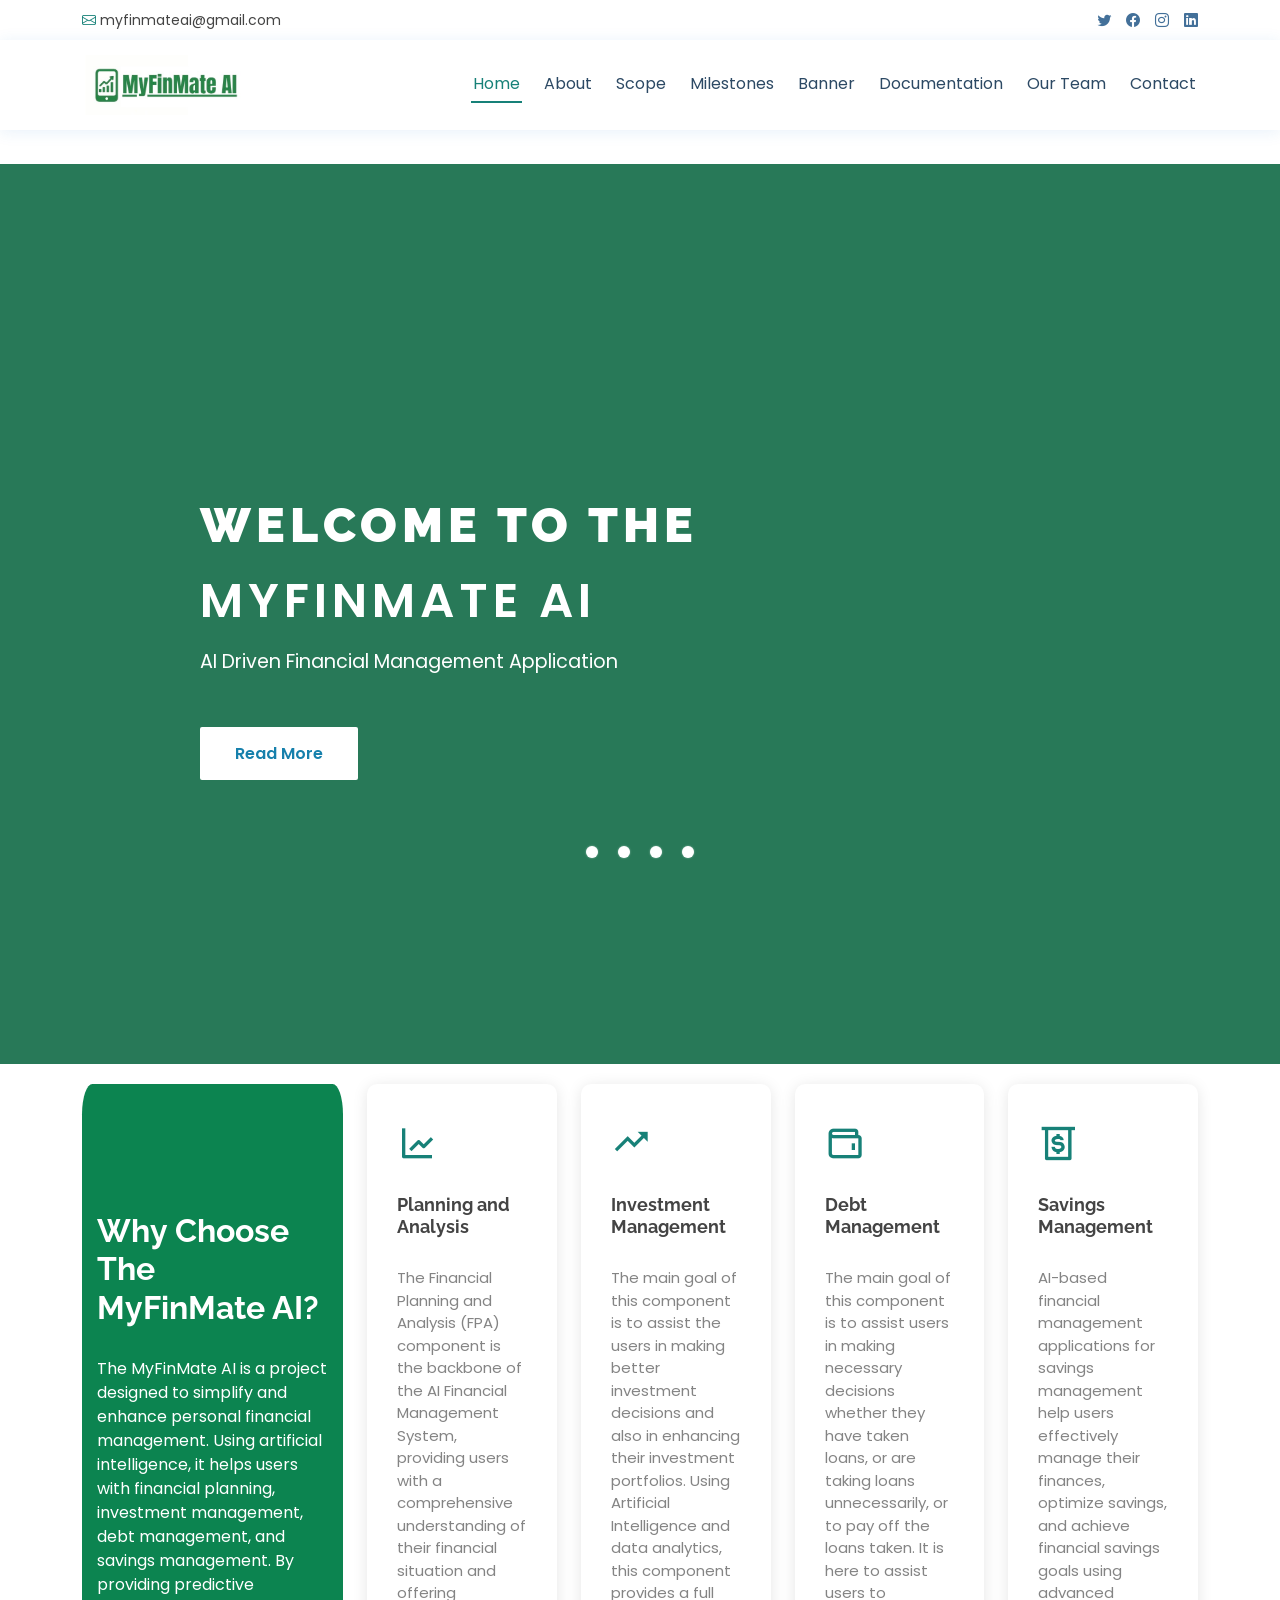
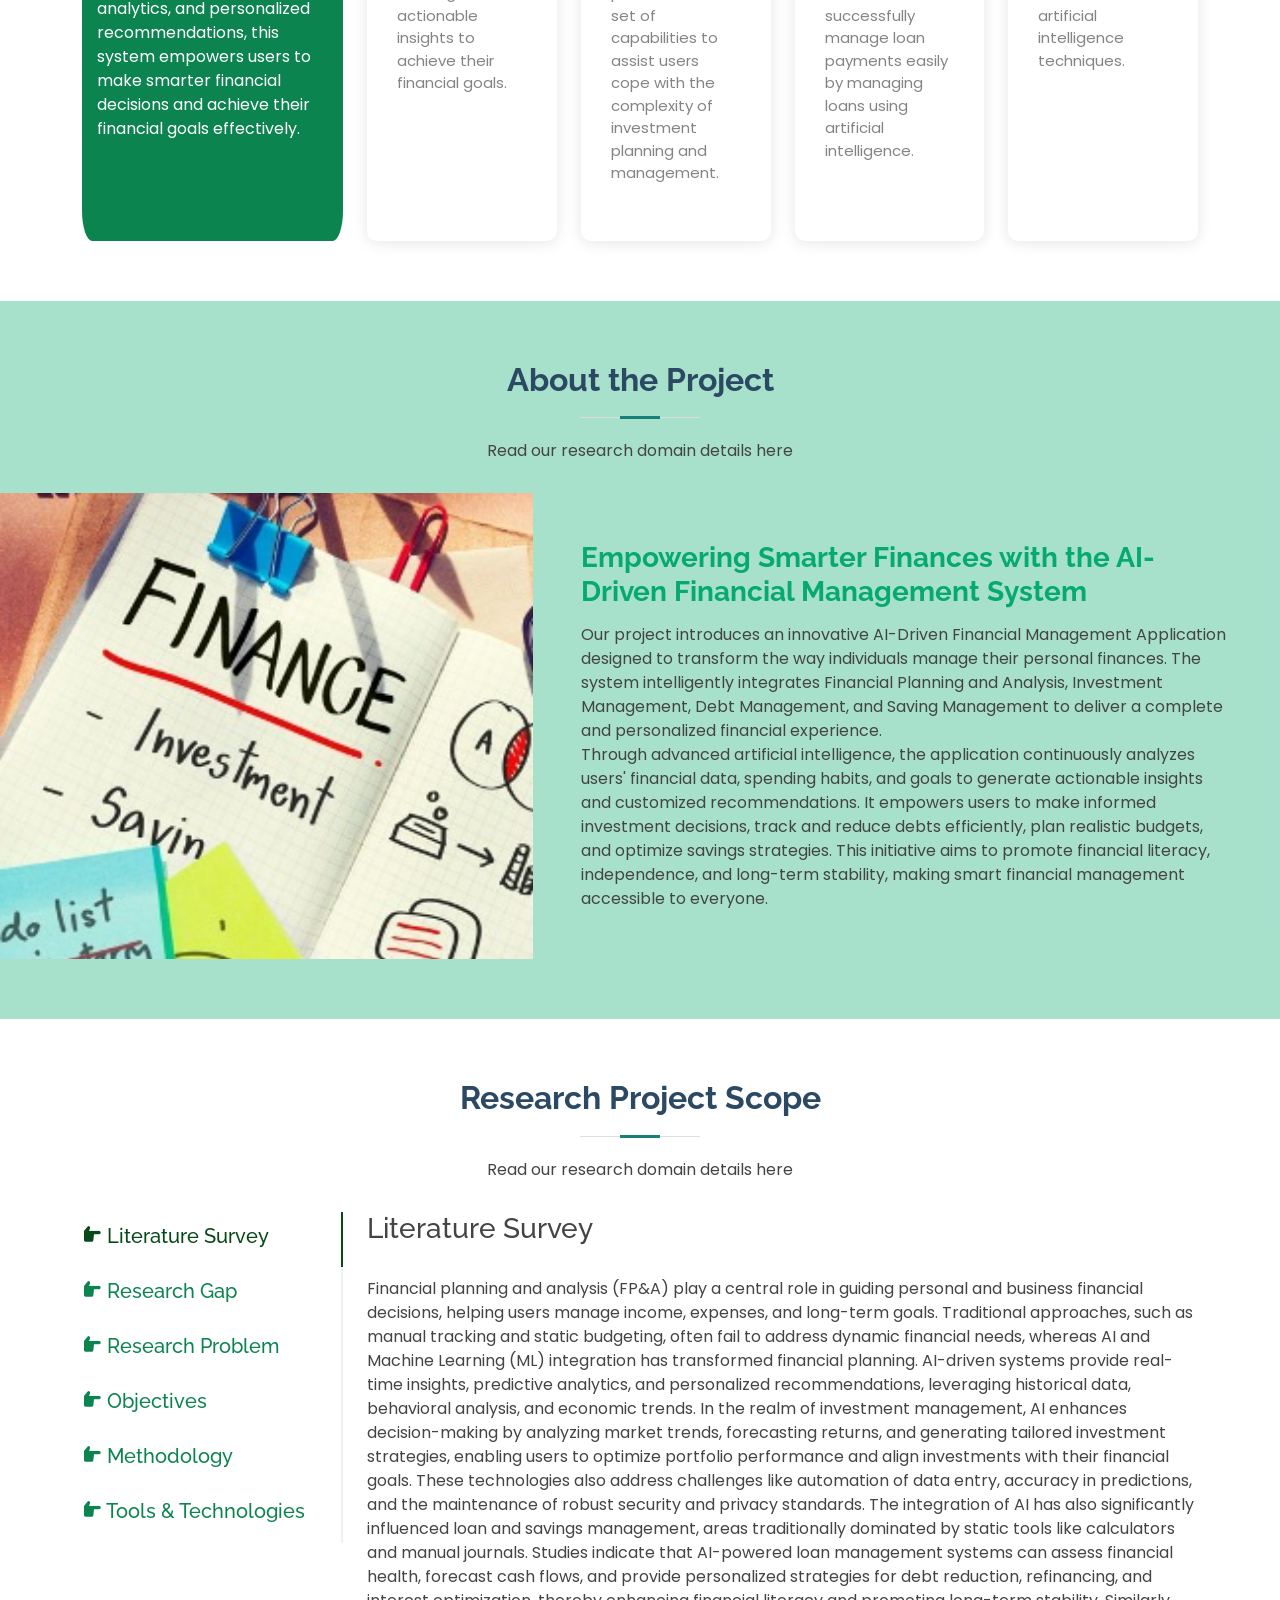
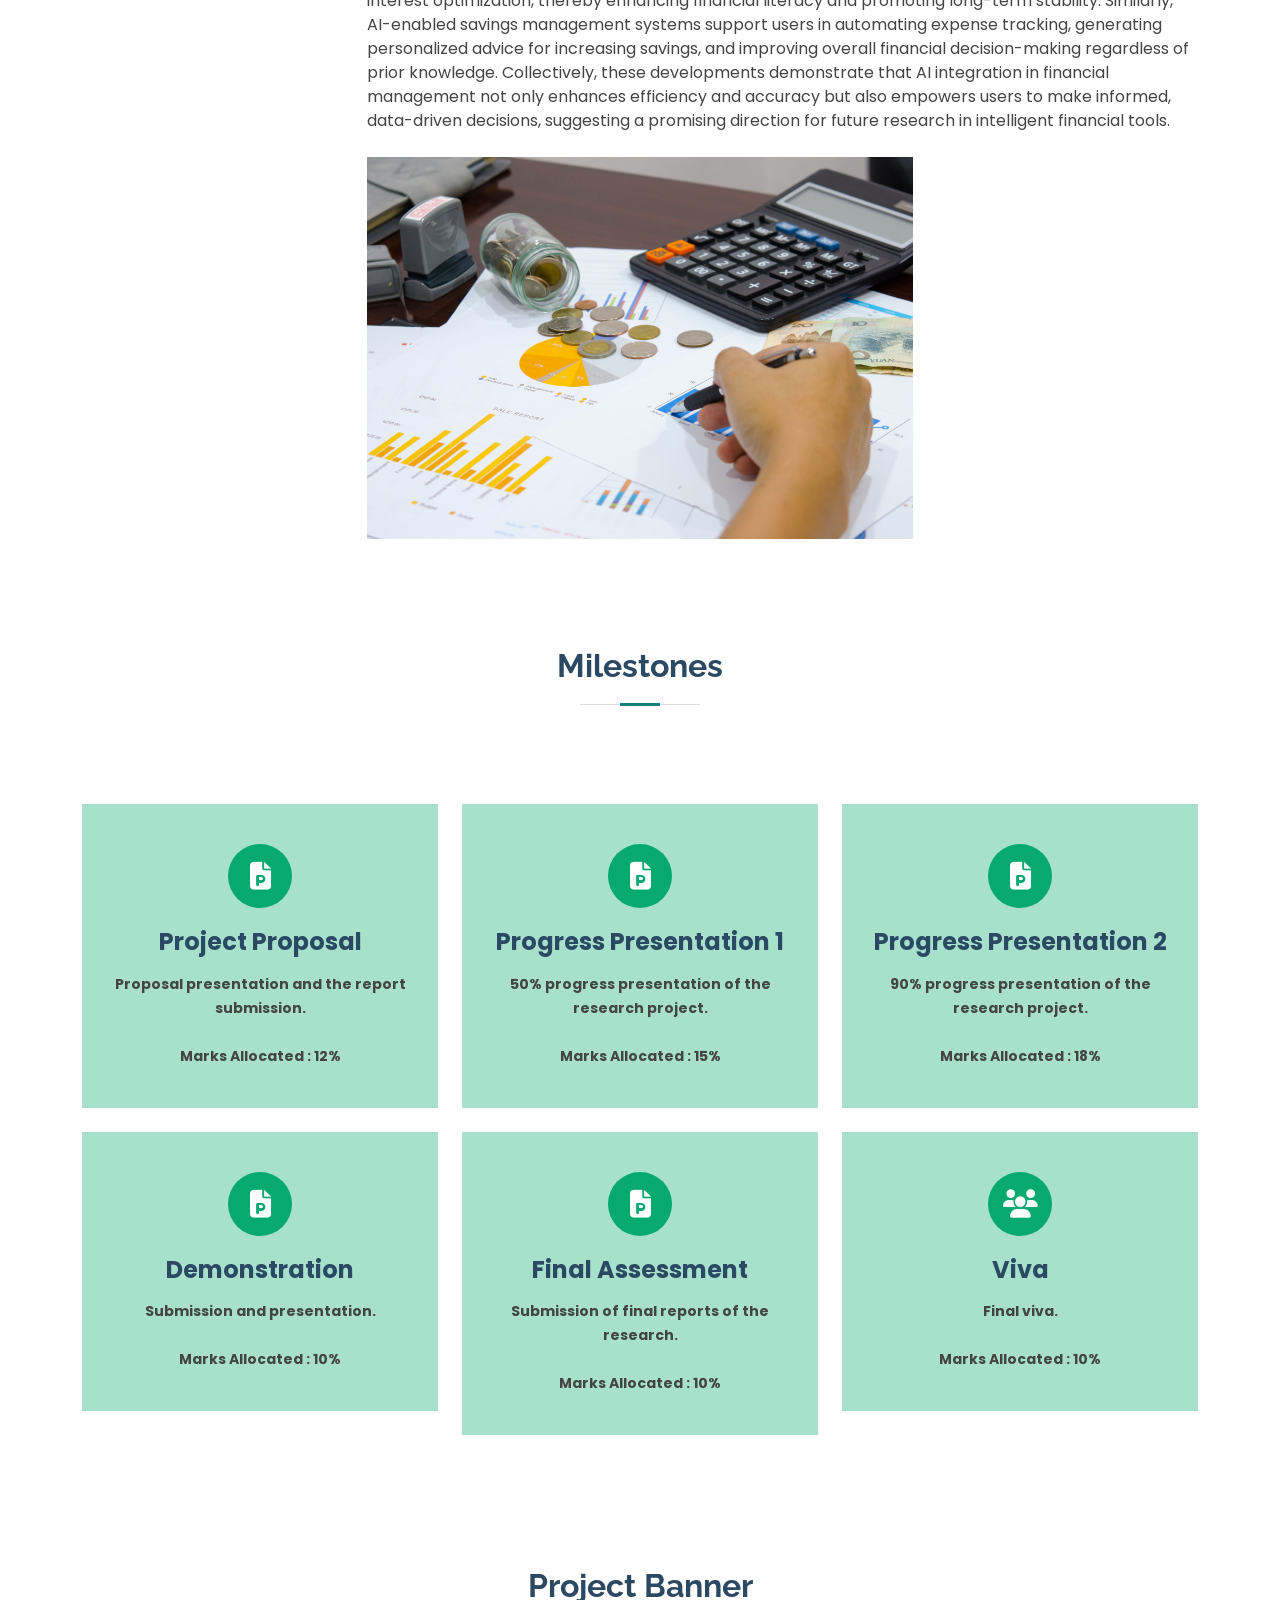
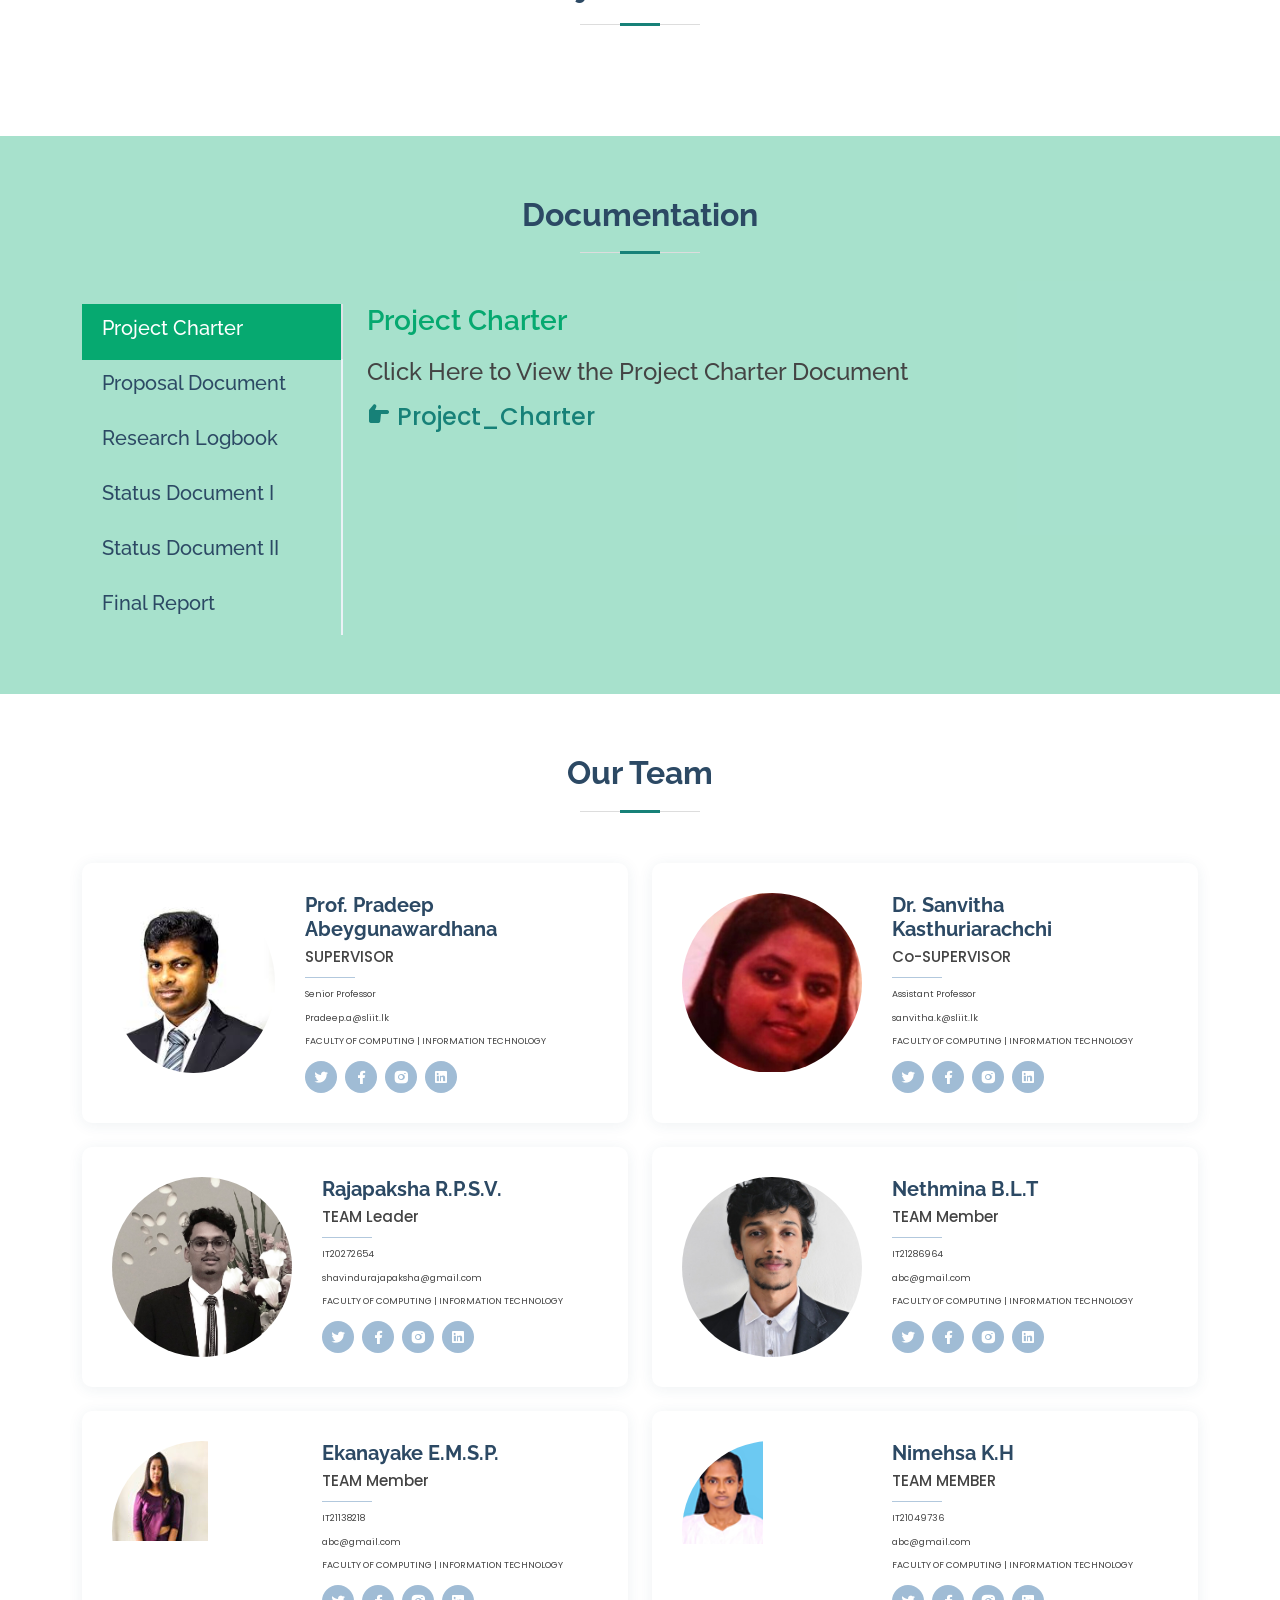
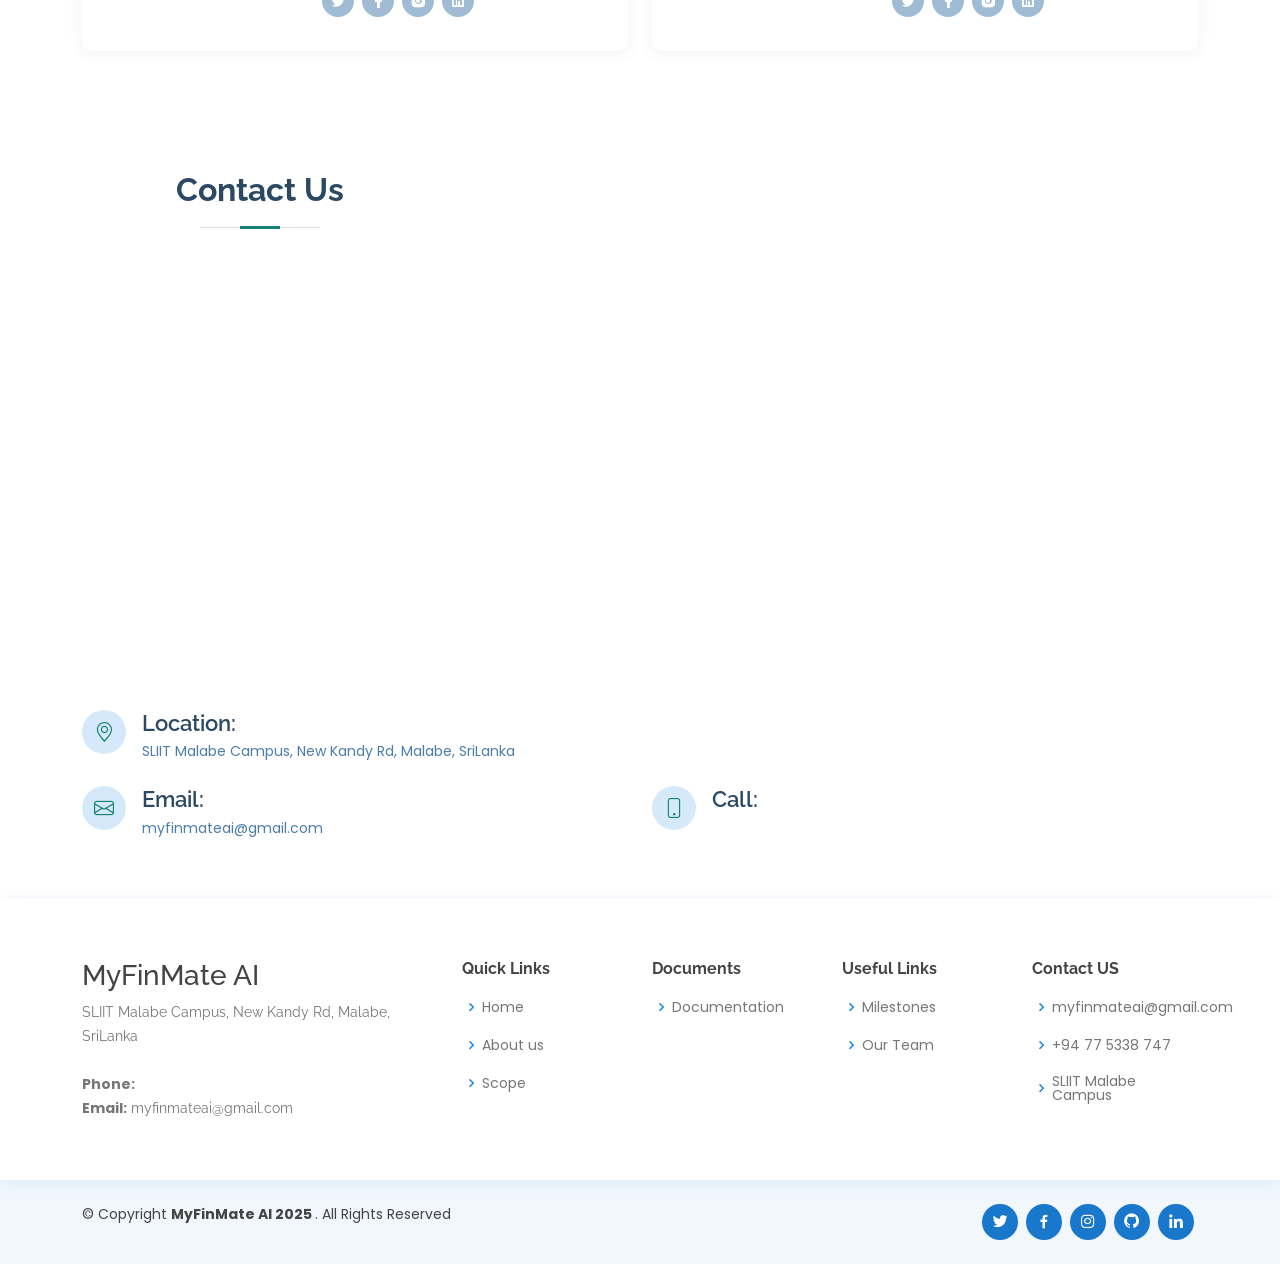
==== commit d6090bfa: "Refactor index.html structure and update content Replaced <p> tags with <p1> for main content sectio" ====
--- a/website/index.html
+++ b/website/index.html
@@ -9,14 +9,15 @@
   <meta content="" name="description">
   <meta content="" name="keywords">
   <link rel="stylesheet" href="assets/css/videoslider.css">
-
+  <!-- Favicons -->
+  <!-- <link href="assets/img/favicon.png" rel="icon">
+  <link href="assets/img/apple-touch-icon.png" rel="apple-touch-icon"> -->
 
   <!-- Google Fonts -->
   <link
     href="https://fonts.googleapis.com/css?family=Open+Sans:300,300i,400,400i,600,600i,700,700i|Raleway:300,300i,400,400i,500,500i,600,600i,700,700i|Poppins:300,300i,400,400i,500,500i,600,600i,700,700i"
     rel="stylesheet">
 
-  <!-- Vendor CSS Files -->
   <link href="assets/vendor/fontawesome-free/css/all.min.css" rel="stylesheet">
   <link href="assets/vendor/animate.css/animate.min.css" rel="stylesheet">
   <link href="assets/vendor/bootstrap/css/bootstrap.min.css" rel="stylesheet">
@@ -82,12 +83,6 @@
         <h1>Welcome To The <span>MyFinMate AI</span></h1>
         <p>AI Driven Financial Management Application</p>
         <a href="#about">Read More</a>
-    </div>
-    <div class="media-icons">
-        <a href="#"><i class="fab fa-facebook-f"></i></a>
-        <a href="#"><i class="fab fa-linkedin-in"></i></a>
-        <a href="#"><i class="fab fa-instagram"></i></a>
-        <a href="#"><i class="fab fa-twitter"></i></a>
     </div>
     <div class="slider-navigation" style="pointer-events: none;">
         <div class="nav-btn active"></div>
@@ -207,11 +202,11 @@
             class="col-xl-7 col-lg-6 icon-boxes d-flex flex-column align-items-stretch justify-content-center py-5 px-lg-5">
             <h3>Empowering Smarter Finances with the AI-Driven Financial Management System</h3>
 
-            <p>Our project introduces an innovative AI-Driven Financial Management Application designed to transform the way individuals manage their personal finances. The system intelligently integrates Financial Planning and Analysis, Investment Management, Debt Management, and Saving Management to deliver a complete and personalized financial experience.
-            </p>
-
-            <p>Through advanced artificial intelligence, the application continuously analyzes users' financial data, spending habits, and goals to generate actionable insights and customized recommendations. It empowers users to make informed investment decisions, track and reduce debts efficiently, plan realistic budgets, and optimize savings strategies. This initiative aims to promote financial literacy, independence, and long-term stability, making smart financial management accessible to everyone.
-            </p>
+            <p1>Our project introduces an innovative AI-Driven Financial Management Application designed to transform the way individuals manage their personal finances. The system intelligently integrates Financial Planning and Analysis, Investment Management, Debt Management, and Saving Management to deliver a complete and personalized financial experience.
+            </p1>
+
+            <p1>Through advanced artificial intelligence, the application continuously analyzes users' financial data, spending habits, and goals to generate actionable insights and customized recommendations. It empowers users to make informed investment decisions, track and reduce debts efficiently, plan realistic budgets, and optimize savings strategies. This initiative aims to promote financial literacy, independence, and long-term stability, making smart financial management accessible to everyone.
+            </p1>
           </div>
         </div>
       </div>
@@ -269,7 +264,7 @@
                   </div>
                   <div class="col-lg-12 details order-2 order-lg-1">
                     
-                    <p>Financial planning and analysis (FP&A) play a central role in guiding personal and business
+                    <p1>Financial planning and analysis (FP&A) play a central role in guiding personal and business
                     financial decisions, helping users manage income, expenses, and long-term goals.
                     Traditional approaches, such as manual tracking and static budgeting, often fail to address
                     dynamic financial needs, whereas AI and Machine Learning (ML) integration has transformed
@@ -279,9 +274,9 @@
                     analyzing market trends, forecasting returns, and generating tailored investment strategies,
                     enabling users to optimize portfolio performance and align investments with their financial
                     goals. These technologies also address challenges like automation of data entry, accuracy
-                    in predictions, and the maintenance of robust security and privacy standards.</p>
-
-                    <p>The integration of AI has also significantly influenced loan and savings management, areas
+                    in predictions, and the maintenance of robust security and privacy standards.</p1>
+
+                    <p1>The integration of AI has also significantly influenced loan and savings management, areas
                     traditionally dominated by static tools like calculators and manual journals. Studies indicate
                     that AI-powered loan management systems can assess financial health, forecast cash
                     flows, and provide personalized strategies for debt reduction, refinancing, and interest
@@ -291,7 +286,7 @@
                     financial decision-making regardless of prior knowledge. Collectively, these developments
                     demonstrate that AI integration in financial management not only enhances efficiency and
                     accuracy but also empowers users to make informed, data-driven decisions, suggesting a
-                    promising direction for future research in intelligent financial tools.</p>                      
+                    promising direction for future research in intelligent financial tools.</p1>                      
                   </div>
                   
                 </div>
@@ -301,11 +296,11 @@
                   <h3>Research Gap</h3>
                   <div class="col-lg-12 details order-2 order-lg-1">
                     
-                    <p>Despite the significant advancements in financial technology documented in the literature at hand, several necessary gaps still exist that our proposed AI-Based Smart Financial Management Application intends to address. Existing research has examined financial management concerns to some extent, but there has been a marked absence of end-to-end, holistic solutions that address the whole spectrum of personal finance problems from one, single platform. Most of the existing systems are addressing single financial functions without realizing that financial planning, investment, debt, and savings management are inter-related processes.
-                    </p>
-
-                    <p>Despite the significant advancements in financial technology documented in the literature at hand, several necessary gaps still exist that our proposed AI-Based Smart Financial Management Application intends to address. Existing research has examined financial management concerns to some extent, but there has been a marked absence of end-to-end, holistic solutions that address the whole spectrum of personal finance problems from one, single platform. Most of the existing systems are addressing single financial functions without realizing that financial planning, investment, debt, and savings management are inter-related processes.
-                    </p>
+                    <p1>Despite the significant advancements in financial technology documented in the literature at hand, several necessary gaps still exist that our proposed AI-Based Smart Financial Management Application intends to address. Existing research has examined financial management concerns to some extent, but there has been a marked absence of end-to-end, holistic solutions that address the whole spectrum of personal finance problems from one, single platform. Most of the existing systems are addressing single financial functions without realizing that financial planning, investment, debt, and savings management are inter-related processes.
+                    </p1>
+
+                    <p1>Despite the significant advancements in financial technology documented in the literature at hand, several necessary gaps still exist that our proposed AI-Based Smart Financial Management Application intends to address. Existing research has examined financial management concerns to some extent, but there has been a marked absence of end-to-end, holistic solutions that address the whole spectrum of personal finance problems from one, single platform. Most of the existing systems are addressing single financial functions without realizing that financial planning, investment, debt, and savings management are inter-related processes.
+                    </p1>
 
                   </div>
                   <div class="col-lg-8 text-center order-1 order-lg-2">
@@ -320,7 +315,7 @@
     
                     <h5>Proposed Problem
                     </h5>
-                    <p>The current financial landscape presents individuals with even more unprecedented
+                    <p1>The current financial landscape presents individuals with even more unprecedented
                     problems in the aspects of successful personal financial management. The key research
                     problem addressed here is the imperative mismatch between the complexity of modern
                     financial decision-making and technology that will enable individuals to deal with it. which
@@ -331,10 +326,10 @@
                     Current systems are largely reactive, fail to integrate interdependent financial activities, and
                     ignore behavioral and psychological factors, leaving users unable to proactively manage
                     spending, saving, investing, and borrowing in a coordinated manner.
-                    </p>
+                    </p1>
                     <h5>Proposed Solution
                     </h5>
-                    <p>The proposed solution is an AI-Based Smart Financial Management Application that
+                    <p1>The proposed solution is an AI-Based Smart Financial Management Application that
                     integrates all aspects of personal finance into a single platform, providing users with a
                     holistic view of their financial standing. The system incorporates advanced data capture and
                     classification to unify information from diverse sources, predictive modeling to anticipate
@@ -344,7 +339,7 @@
                     decision-making. By linking all financial actions and providing proactive, context-aware
                     guidance, the platform enables users to manage their finances efficiently, make informed
                     decisions, and achieve long-term financial stability.
-                    </p>
+                    </p1>
                   </div>
                   <div class="col-lg-8 text-center order-1 order-lg-2">
                     <img src="assets/img/researchproblem.png" alt="" class="img-fluid">
@@ -357,7 +352,7 @@
                   <div class="details order-2 order-lg-1">
                     
                     <p class="fst-italic"><h5>Main Objective</h5></p>
-                    <p>The main objective of the proposed system is to create an intelligent, integrated, and
+                    <p1>The main objective of the proposed system is to create an intelligent, integrated, and
                     consumer-centric financial management platform that unifies planning, investment, debt,
                     and savings management into a single ecosystem. The system aims to provide
                     individualized, context-aware financial plans that adapt to users' experience, priorities, and
@@ -370,7 +365,7 @@
                     offering real-time alerts, chatbot and voice interfaces, and transparent reporting, the system
                     seeks to act as a trusted financial assistant, enhancing literacy, confidence, and financial
                     inclusion, particularly in developing contexts like Sri Lanka.
-                    </p>
+                    </p1>
  
                     <p class="fst-italic"><h5>Sub Objectives</h5></p>
                     <ul>
@@ -429,7 +424,7 @@
                       <li>Debt Management</li>
                       <li>Savings Management</li>
                     </ol>
-                    <p>The requirements collection for the AI-Based Smart Financial Management Application was
+                    <p1>The requirements collection for the AI-Based Smart Financial Management Application was
                     conducted through a combination of primary and secondary research methods to ensure
                     the system meets the diverse needs of users while adhering to local economic and
                     regulatory conditions. Primary research involved engaging with end users through surveys,
@@ -439,8 +434,8 @@
                     investment advisers, debt management specialists, and planners, provided insights into
                     best practices, effective strategies, and regulatory constraints relevant to the Sri Lankan
                     context.
-                    </p>
-                    <p>Secondary research included an in-depth analysis of existing domestic and international
+                    </p1>
+                    <p1>Secondary research included an in-depth analysis of existing domestic and international
                     financial applications to identify gaps, strengths, and areas where AI could add value,
                     focusing on budgeting, investment tracking, debt management, and savings planning.
                     Regulatory and legal guidelines from the Central Bank of Sri Lanka and other financial
@@ -449,7 +444,7 @@
                     applicability of AI and machine learning technologies, mobile app platforms, and data
                     analytics capabilities, ensuring that the system could be practically implemented while
                     delivering a robust, user-centric financial management solution.
-                    </p>
+                    </p1>
                   </div>
                   <div class="col-lg-8 text-center order-1 order-lg-2">
                     <img src="assets/img/systemdiagram.png" alt="" class="img-fluid">
@@ -482,81 +477,72 @@
       </div>
     </section><!-- End Scope Section -->
 
-    <!-- ======= Milestones Section ======= -->
-    <section id="milestones" class="milestones">
-      <div class="container">
-
-        <div class="row">
-          <!-- <div class="col-lg-4"> -->
-          <div class="section-title">
-            <h2>Milestones</h2>
-          </div>
-          <!-- </div> -->
-
-          <div class="row">
-            <div class="col-xl-4">
-              <div class="icon-box" data-aos="zoom-in" data-aos-delay="100">
-                <div class="icon"><i class="fas fa-file-powerpoint"></i></div>
-                <h4><a href="" target="_blank">Project Proposal</a></h4>
-                <p>Proposal presentation and the proposal report submission.</p><br>
-                <p>Marks Allocated : 12%</p>
-              </div>
-            </div>
-
-            <div class="col-xl-4">
-              <div class="icon-box" data-aos="zoom-in" data-aos-delay="200">
-                <div class="icon"><i class="fas fa-file-powerpoint"></i></div>
-                <h4><a href="" target="_blank">Progress Presentation 1</a></h4>
-                <p>50% progress presentation of the research project.</p><br>
-                <p>Marks Allocated : 15%</p>
-              </div>
-            </div>
-
-            <div class="col-xl-4">
-              <div class="icon-box" data-aos="zoom-in" data-aos-delay="300">
-                <div class="icon"><i class="fas fa-file-powerpoint"></i></div>
-                <h4><a href="" target="_blank">Progress Presentation 2</a></h4>
-                <p>90% progress presentation of the research project.</p><br>
-                <p>Marks Allocated : 18%</p>
-              </div>
-            </div>
-          </div>
-          <div class="row">
-
-            <div class="col-xl-4 mt-4">
-              <div class="icon-box" data-aos="zoom-in" data-aos-delay="400">
-                <div class="icon"><i class="fas fa-file-powerpoint"></i></div>
-                <h4><a href="" target="_blank">Demonstration</a></h4>
-                <p>Submission and presentation. </p><br>
-                <p>Marks Allocated : 10%</p>
-              </div>
-            </div>
-
-            <div class="col-xl-4 mt-4">
-              <div class="icon-box" data-aos="zoom-in" data-aos-delay="400">
-                <div class="icon"><i class="fas fa-file-powerpoint"></i></div>
-                <h4><a href="" target="_blank">Final Assessment</a></h4>
-                <p>Submission of final reports of the research. </p><br>
-                <p>Marks Allocated : 10%</p>
-              </div>
-            </div>
-
-            <div class="col-xl-4 mt-4">
-              <div class="icon-box" data-aos="zoom-in" data-aos-delay="400">
-                <div class="icon"><i class="fas fa-users"></i></div>
-                <h4><a href="" target="_blank">Viva</a></h4>
-                <p>Final viva. </p><br>
-                <p>Marks Allocated : 10%</p>
-              </div>
-            </div>
-
-          </div>
-        </div>
-      </div>
-      </div>
-      </div>
-    </section>
-    <!-- End Milestones Section -->
+<!-- ======= Milestones Section ======= -->
+<section id="milestones" class="milestones py-5">
+  <div class="container">
+    <div class="section-title text-center mb-5">
+      <h2>Milestones</h2>
+    </div>
+
+    <div class="row justify-content-center">
+      <div class="col-md-6 col-lg-4 mb-4">
+        <div class="icon-box" data-aos="zoom-in" data-aos-delay="100">
+          <div class="icon"><i class="fas fa-file-powerpoint"></i></div>
+          <h4><a href="" target="_blank">Project Proposal</a></h4>
+          <p>Proposal presentation and the report submission.</p><br>
+          <p>Marks Allocated : 12%</p>
+        </div>
+      </div>
+
+      <div class="col-md-6 col-lg-4 mb-4">
+        <div class="icon-box" data-aos="zoom-in" data-aos-delay="200">
+          <div class="icon"><i class="fas fa-file-powerpoint"></i></div>
+          <h4><a href="" target="_blank">Progress Presentation 1</a></h4>
+          <p>50% progress presentation of the research project.</p><br>
+          <p>Marks Allocated : 15%</p>
+        </div>
+      </div>
+
+      <div class="col-md-6 col-lg-4 mb-4">
+        <div class="icon-box" data-aos="zoom-in" data-aos-delay="300">
+          <div class="icon"><i class="fas fa-file-powerpoint"></i></div>
+          <h4><a href="" target="_blank">Progress Presentation 2</a></h4>
+          <p>90% progress presentation of the research project.</p><br>
+          <p>Marks Allocated : 18%</p>
+        </div>
+      </div>
+
+      <div class="col-md-6 col-lg-4 mb-4">
+        <div class="icon-box" data-aos="zoom-in" data-aos-delay="400">
+          <div class="icon"><i class="fas fa-file-powerpoint"></i></div>
+          <h4><a href="" target="_blank">Demonstration</a></h4>
+          <p>Submission and presentation.</p><br>
+          <p>Marks Allocated : 10%</p>
+        </div>
+      </div>
+
+      <div class="col-md-6 col-lg-4 mb-4">
+        <div class="icon-box" data-aos="zoom-in" data-aos-delay="500">
+          <div class="icon"><i class="fas fa-file-powerpoint"></i></div>
+          <h4><a href="" target="_blank">Final Assessment</a></h4>
+          <p>Submission of final reports of the research.</p><br>
+          <p>Marks Allocated : 10%</p>
+        </div>
+      </div>
+
+      <div class="col-md-6 col-lg-4 mb-4">
+        <div class="icon-box" data-aos="zoom-in" data-aos-delay="600">
+          <div class="icon"><i class="fas fa-users"></i></div>
+          <h4><a href="" target="_blank">Viva</a></h4>
+          <p>Final viva.</p><br>
+          <p>Marks Allocated : 10%</p>
+        </div>
+      </div>
+    </div>
+  </div>
+</section>
+<!-- End Milestones Section -->
+
 
     <section id="Banner" class="banner section-bg2">
       <div class="container">
@@ -630,7 +616,7 @@
                       <h4>Access the Individual Proposal Documents Using Following Links</h4>
                     </p>
                     <p><h4><a href="" target="_blank"><i class='bx bxs-hand-right'></i> IT20272654_Rajapaksha R.P.S.V <a></h4></p>
-                    <p><h4><a href="" target="_blank"><i class='bx bxs-hand-right'></i> 21286964_Nethmina B.L.T </a></h4></p>
+                    <p><h4><a href="" target="_blank"><i class='bx bxs-hand-right'></i> IT21286964_Nethmina B.L.T </a></h4></p>
                     <p><h4><a href="" target="_blank"><i class='bx bxs-hand-right'></i> IT21138218_Ekanayake E.M.S.P </a></h4></p>
                     <p><h4><a href="" target="_blank"><i class='bx bxs-hand-right'></i> IT21049736_Nimehsa K.H </a></h4></p>
                   </div>
@@ -647,7 +633,7 @@
                       Access the Research Logbook Documents Using Following Links</h4>
                     </p>
                       <p><h4><a href="" target="_blank"><i class='bx bxs-hand-right'></i> IT20272654_Rajapaksha R.P.S.V <a></h4></p>
-                      <p><h4><a href="" target="_blank"><i class='bx bxs-hand-right'></i> 21286964_Nethmina B.L.T </a></h4></p>
+                      <p><h4><a href="" target="_blank"><i class='bx bxs-hand-right'></i> IT21286964_Nethmina B.L.T </a></h4></p>
                       <p><h4><a href="" target="_blank"><i class='bx bxs-hand-right'></i> IT21138218_Ekanayake E.M.S.P </a></h4></p>
                       <p><h4><a href="" target="_blank"><i class='bx bxs-hand-right'></i> IT21049736_Nimehsa K.H </a></h4></p>
                     </div>
@@ -664,7 +650,7 @@
                       Access Status Document_I Using Following Links</h4>
                     </p>
                       <p><h4><a href="" target="_blank"><i class='bx bxs-hand-right'></i> IT20272654_Rajapaksha R.P.S.V <a></h4></p>
-                      <p><h4><a href="" target="_blank"><i class='bx bxs-hand-right'></i> 21286964_Nethmina B.L.T </a></h4></p>
+                      <p><h4><a href="" target="_blank"><i class='bx bxs-hand-right'></i> IT21286964_Nethmina B.L.T </a></h4></p>
                       <p><h4><a href="" target="_blank"><i class='bx bxs-hand-right'></i> IT21138218_Ekanayake E.M.S.P </a></h4></p>
                       <p><h4><a href="" target="_blank"><i class='bx bxs-hand-right'></i> IT21049736_Nimehsa K.H </a></h4></p>
                     </div>
@@ -681,7 +667,7 @@
                       Access Status Document_II Using Following Links</h4>
                     </p>
                       <p><h4><a href="" target="_blank"><i class='bx bxs-hand-right'></i> IT20272654_Rajapaksha R.P.S.V <a></h4></p>
-                      <p><h4><a href="" target="_blank"><i class='bx bxs-hand-right'></i> 21286964_Nethmina B.L.T </a></h4></p>
+                      <p><h4><a href="" target="_blank"><i class='bx bxs-hand-right'></i> IT21286964_Nethmina B.L.T </a></h4></p>
                       <p><h4><a href="" target="_blank"><i class='bx bxs-hand-right'></i> IT21138218_Ekanayake E.M.S.P </a></h4></p>
                       <p><h4><a href="" target="_blank"><i class='bx bxs-hand-right'></i> IT21049736_Nimehsa K.H </a></h4></p>
                     </div>
@@ -702,7 +688,7 @@
                           Access the Individual Final Reports Using Following Links</h4>
                         </p>
                       <p><h4><a href="" target="_blank"><i class='bx bxs-hand-right'></i> IT20272654_Rajapaksha R.P.S.V <a></h4></p>
-                      <p><h4><a href="" target="_blank"><i class='bx bxs-hand-right'></i> 21286964_Nethmina B.L.T </a></h4></p>
+                      <p><h4><a href="" target="_blank"><i class='bx bxs-hand-right'></i> IT21286964_Nethmina B.L.T </a></h4></p>
                       <p><h4><a href="" target="_blank"><i class='bx bxs-hand-right'></i> IT21138218_Ekanayake E.M.S.P </a></h4></p>
                       <p><h4><a href="" target="_blank"><i class='bx bxs-hand-right'></i> IT21049736_Nimehsa K.H </a></h4></p>
                     </div>
@@ -797,7 +783,7 @@
               <div class="member-info">
                 <h4>Nethmina B.L.T </h4>
                 <span>TEAM Member</span>
-                <p>21286964</p>
+                <p>IT21286964</p>
                 <p>abc@gmail.com
                 </p>
                 <p>FACULTY OF COMPUTING | INFORMATION TECHNOLOGY</p>
@@ -992,4 +978,4 @@
 
 </body>
 
-</html>+</html>
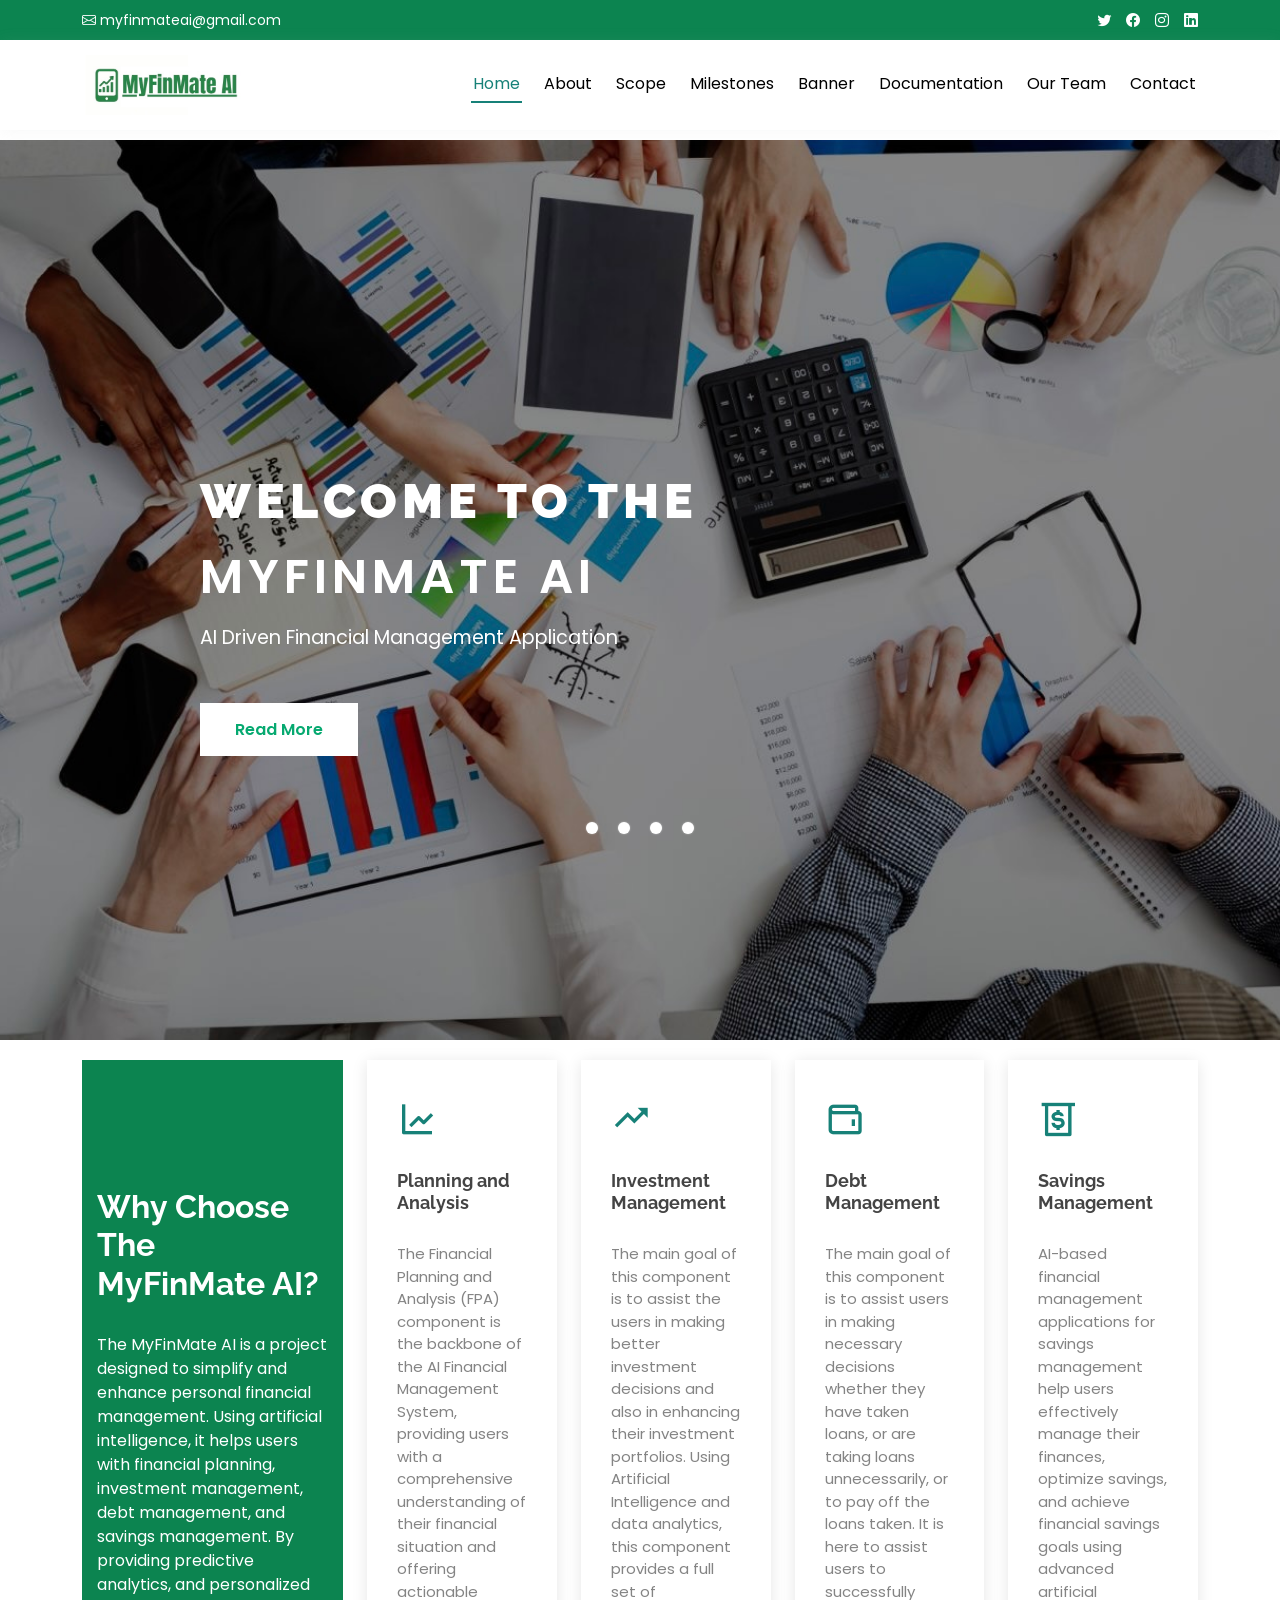
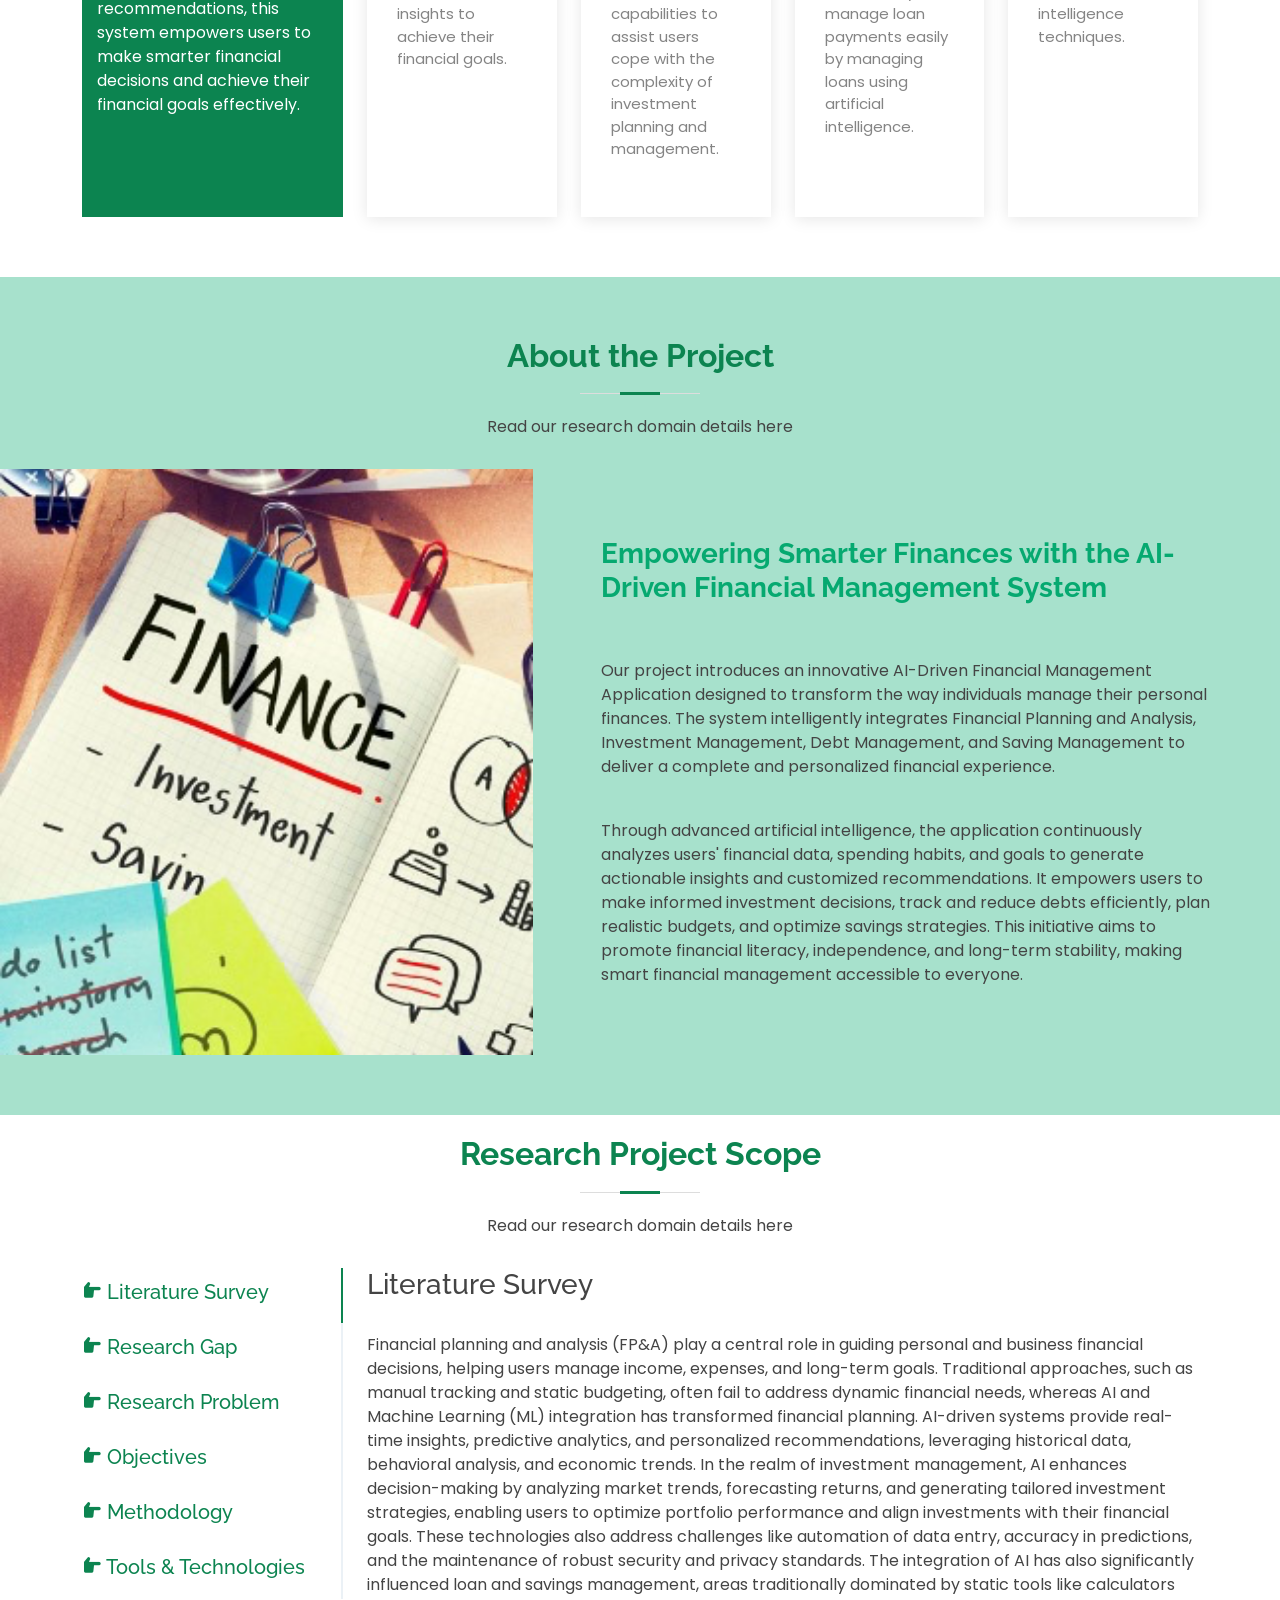
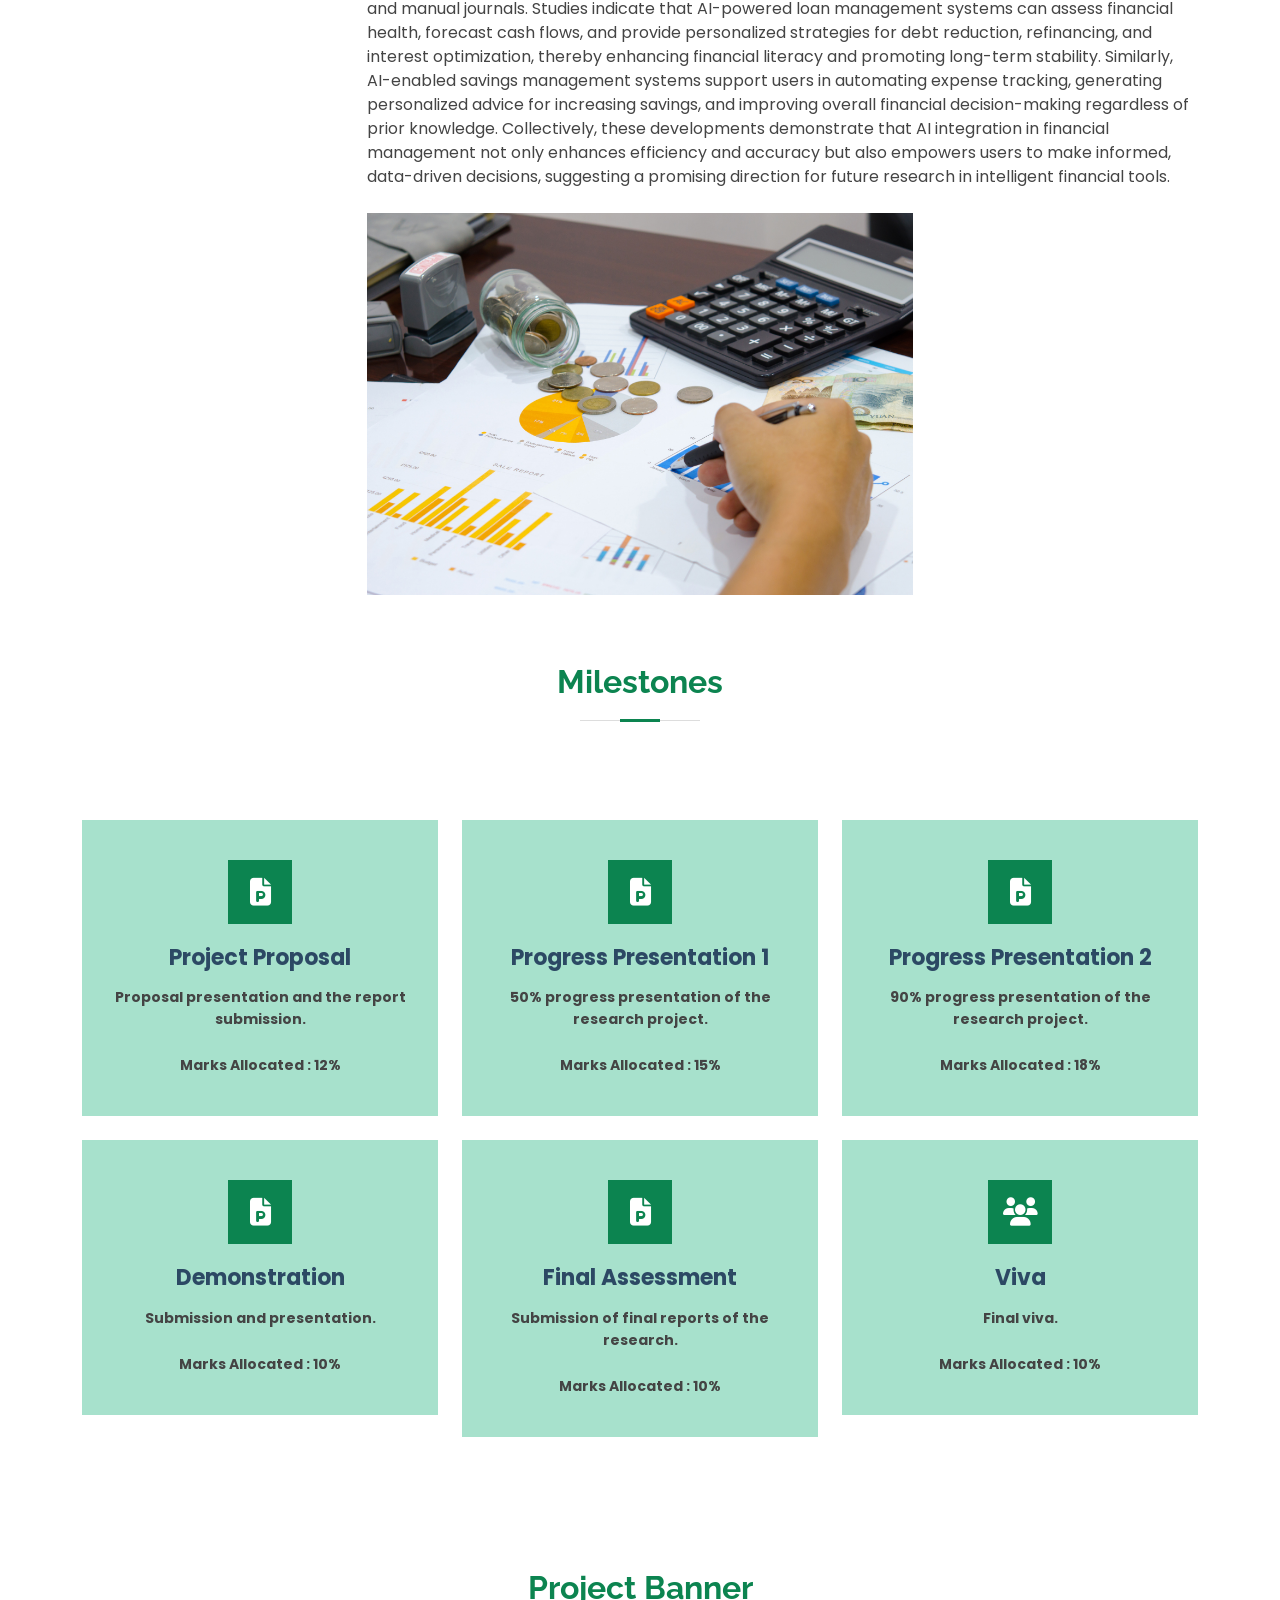
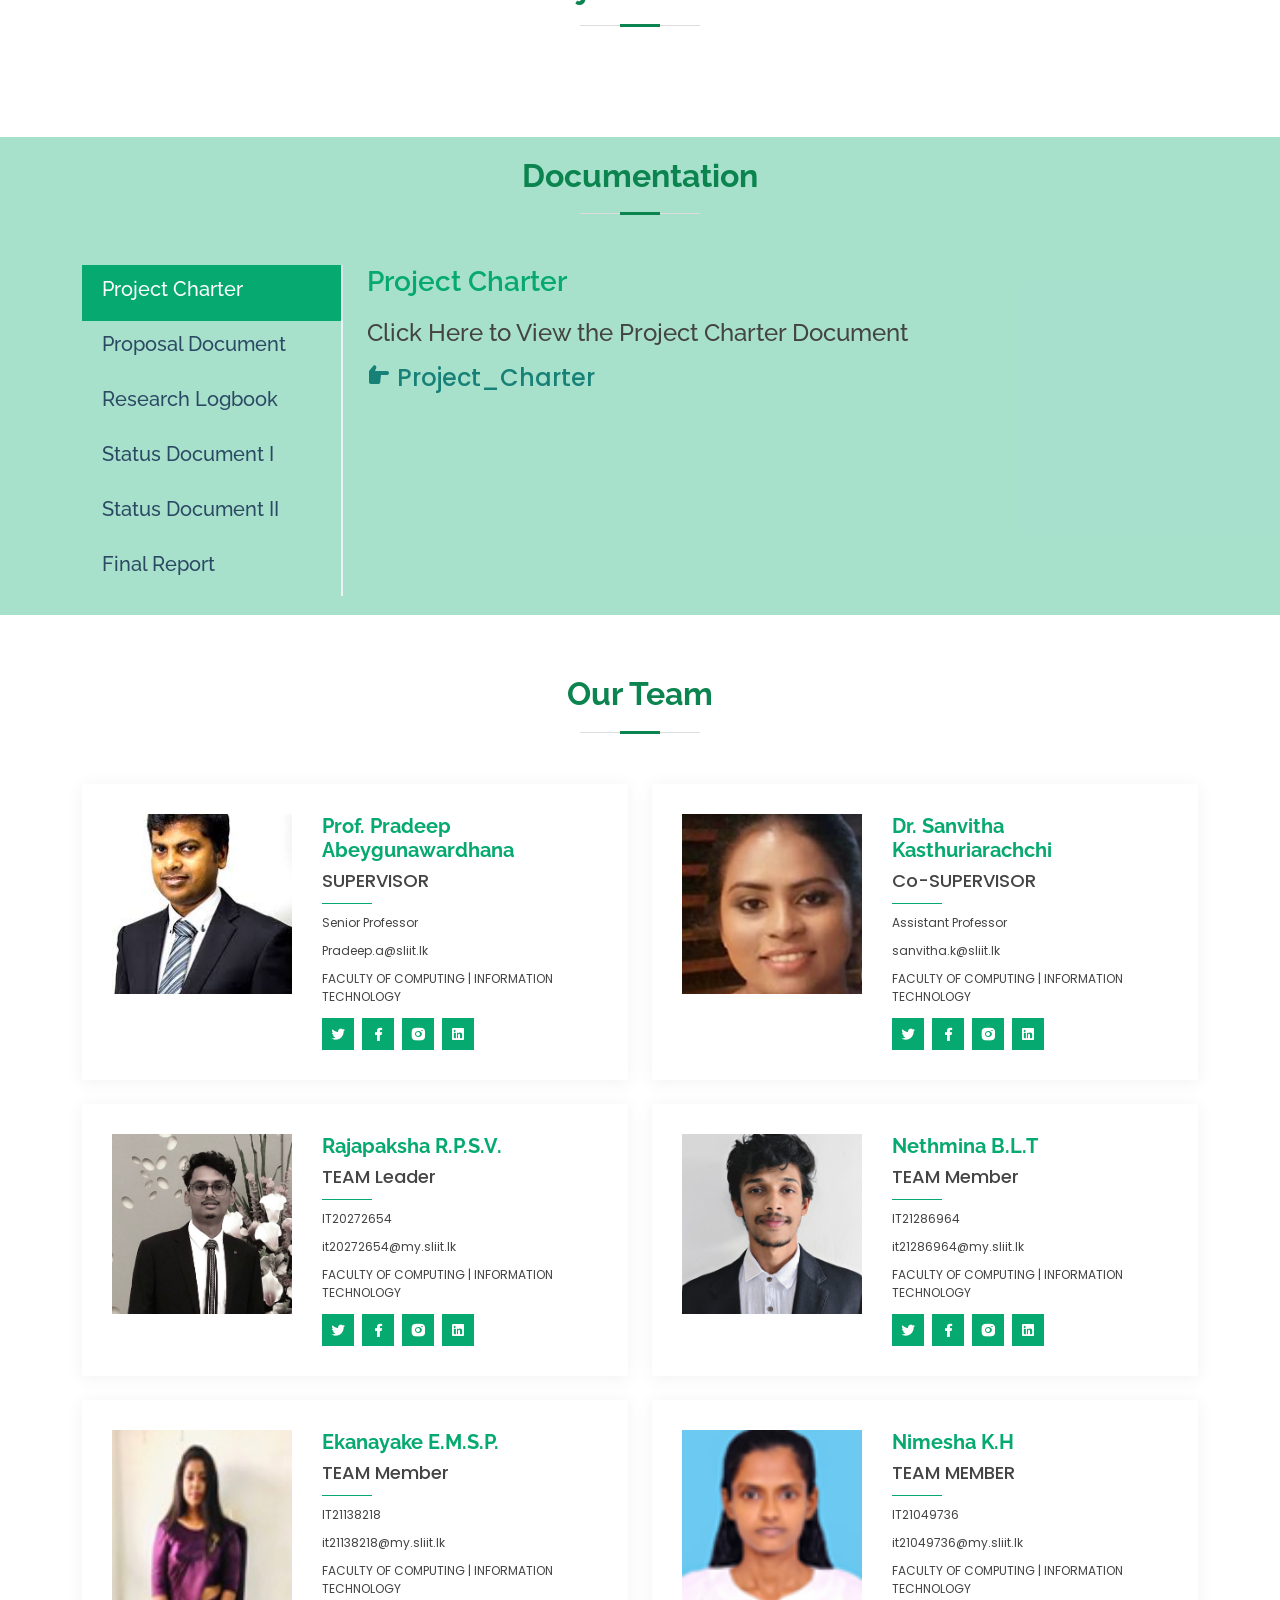
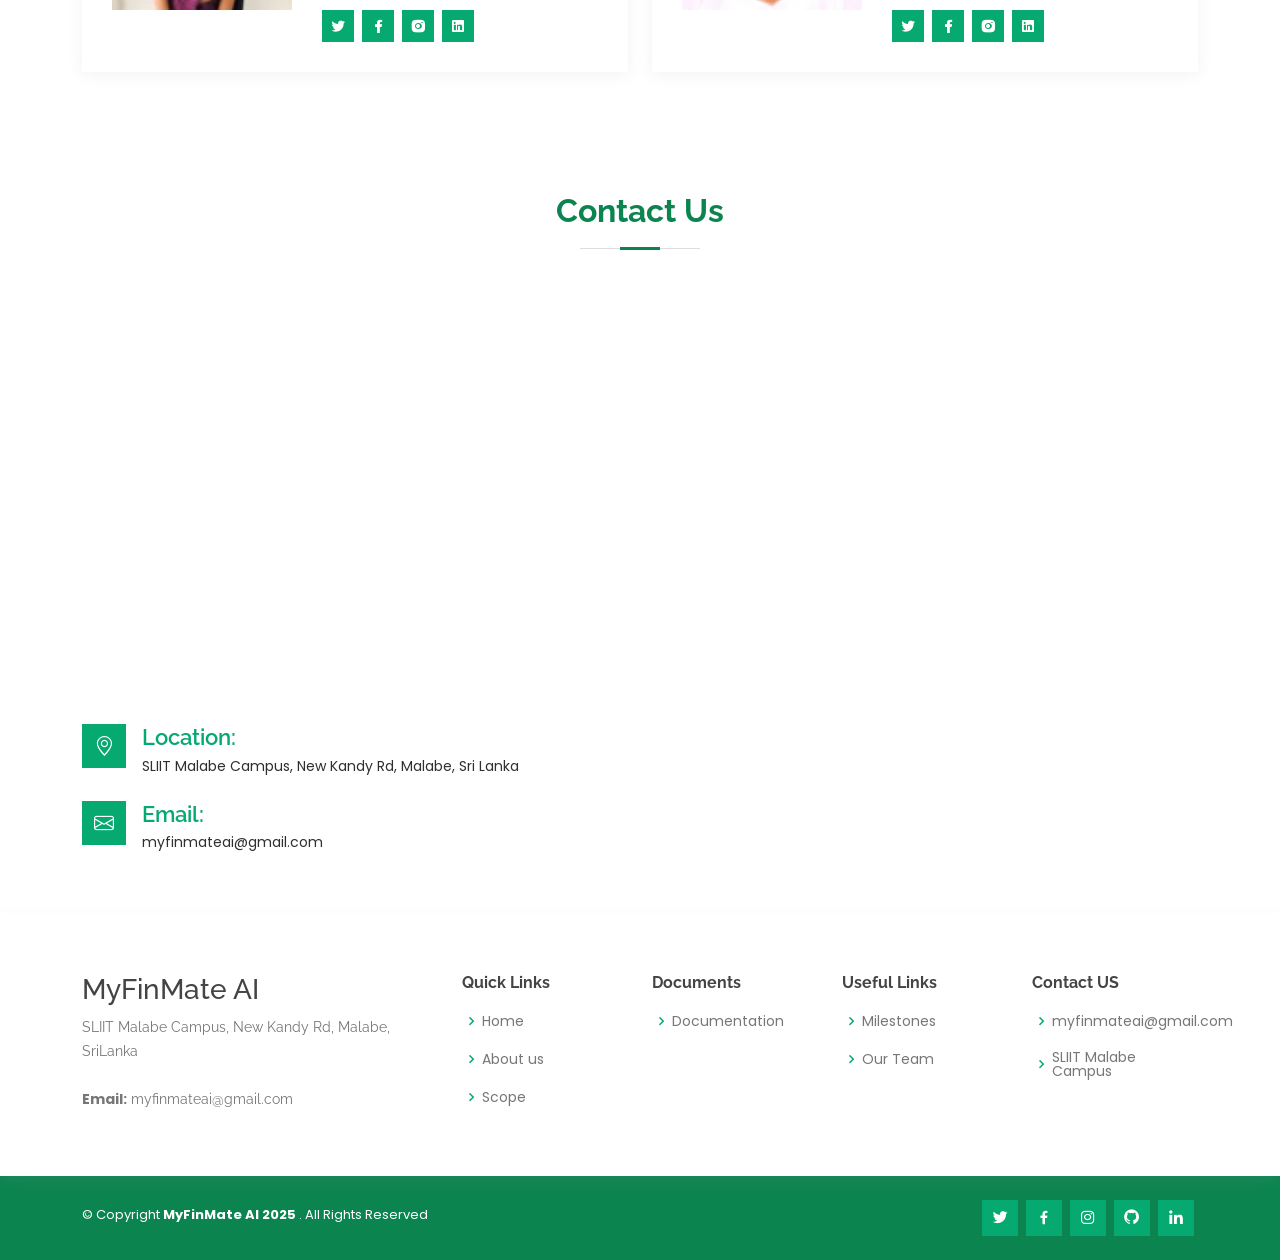
==== commit c8485d09: "Update hero section and contact info, fix typos Replaced hero section videos with images for improve" ====
--- a/website/index.html
+++ b/website/index.html
@@ -34,7 +34,6 @@
 
 <body>
 
-  ======= Top Bar =======
   <div id="topbar" class="d-flex align-items-center fixed-top">
     <div class="container d-flex justify-content-between">
       <div class="contact-info d-flex align-items-center">
@@ -69,16 +68,16 @@
           <li><a class="nav-link scrollto" href="#contact">Contact</a></li>
         </ul>
         <i class="bi bi-list mobile-nav-toggle"></i>
-      </nav><!-- .navbar -->
+      </nav><!-- navbar -->
     </div>
   </header><!-- End Header -->
 
   <!-- ======= Hero Section ======= -->
   <section1 id="hero" class="home">
-    <video class="video-slide active" src="assets/videos/1.mp4" autoplay muted loop></video>
-    <video class="video-slide" src="assets/videos/2.mp4" autoplay muted loop></video>
-    <video class="video-slide" src="assets/videos/4.mp4" autoplay muted loop></video>
-    <video class="video-slide" src="assets/videos/3.mp4" autoplay muted loop></video>
+    <img class="video-slide active" src="assets/hero/1.jpeg" alt="Slide 1" />
+    <img class="video-slide" src="assets/hero/2.jpeg" alt="Slide 2" />
+    <img class="video-slide" src="assets/hero/3.jpeg" alt="Slide 3" />
+    <img class="video-slide" src="assets/hero/4.jpeg" alt="Slide 4" />
     <div class="content">
         <h1>Welcome To The <span>MyFinMate AI</span></h1>
         <p>AI Driven Financial Management Application</p>
@@ -618,7 +617,7 @@
                     <p><h4><a href="" target="_blank"><i class='bx bxs-hand-right'></i> IT20272654_Rajapaksha R.P.S.V <a></h4></p>
                     <p><h4><a href="" target="_blank"><i class='bx bxs-hand-right'></i> IT21286964_Nethmina B.L.T </a></h4></p>
                     <p><h4><a href="" target="_blank"><i class='bx bxs-hand-right'></i> IT21138218_Ekanayake E.M.S.P </a></h4></p>
-                    <p><h4><a href="" target="_blank"><i class='bx bxs-hand-right'></i> IT21049736_Nimehsa K.H </a></h4></p>
+                    <p><h4><a href="" target="_blank"><i class='bx bxs-hand-right'></i> IT21049736_Nimesha K.H </a></h4></p>
                   </div>
                   <div class="col-lg-4 text-center order-1 order-lg-2">
                     <img src="assets/img/" alt="" class="img-fluid">
@@ -635,7 +634,7 @@
                       <p><h4><a href="" target="_blank"><i class='bx bxs-hand-right'></i> IT20272654_Rajapaksha R.P.S.V <a></h4></p>
                       <p><h4><a href="" target="_blank"><i class='bx bxs-hand-right'></i> IT21286964_Nethmina B.L.T </a></h4></p>
                       <p><h4><a href="" target="_blank"><i class='bx bxs-hand-right'></i> IT21138218_Ekanayake E.M.S.P </a></h4></p>
-                      <p><h4><a href="" target="_blank"><i class='bx bxs-hand-right'></i> IT21049736_Nimehsa K.H </a></h4></p>
+                      <p><h4><a href="" target="_blank"><i class='bx bxs-hand-right'></i> IT21049736_Nimesha K.H </a></h4></p>
                     </div>
                   <div class="col-lg-4 text-center order-1 order-lg-2">
                     <img src="assets/img/" alt="" class="img-fluid">
@@ -652,7 +651,7 @@
                       <p><h4><a href="" target="_blank"><i class='bx bxs-hand-right'></i> IT20272654_Rajapaksha R.P.S.V <a></h4></p>
                       <p><h4><a href="" target="_blank"><i class='bx bxs-hand-right'></i> IT21286964_Nethmina B.L.T </a></h4></p>
                       <p><h4><a href="" target="_blank"><i class='bx bxs-hand-right'></i> IT21138218_Ekanayake E.M.S.P </a></h4></p>
-                      <p><h4><a href="" target="_blank"><i class='bx bxs-hand-right'></i> IT21049736_Nimehsa K.H </a></h4></p>
+                      <p><h4><a href="" target="_blank"><i class='bx bxs-hand-right'></i> IT21049736_Nimesha K.H </a></h4></p>
                     </div>
                   <div class="col-lg-4 text-center order-1 order-lg-2">
                     <img src="assets/img/" alt="" class="img-fluid">
@@ -669,7 +668,7 @@
                       <p><h4><a href="" target="_blank"><i class='bx bxs-hand-right'></i> IT20272654_Rajapaksha R.P.S.V <a></h4></p>
                       <p><h4><a href="" target="_blank"><i class='bx bxs-hand-right'></i> IT21286964_Nethmina B.L.T </a></h4></p>
                       <p><h4><a href="" target="_blank"><i class='bx bxs-hand-right'></i> IT21138218_Ekanayake E.M.S.P </a></h4></p>
-                      <p><h4><a href="" target="_blank"><i class='bx bxs-hand-right'></i> IT21049736_Nimehsa K.H </a></h4></p>
+                      <p><h4><a href="" target="_blank"><i class='bx bxs-hand-right'></i> IT21049736_Nimesha K.H </a></h4></p>
                     </div>
                   <div class="col-lg-4 text-center order-1 order-lg-2">
                     <img src="assets/img/" alt="" class="img-fluid">
@@ -690,7 +689,7 @@
                       <p><h4><a href="" target="_blank"><i class='bx bxs-hand-right'></i> IT20272654_Rajapaksha R.P.S.V <a></h4></p>
                       <p><h4><a href="" target="_blank"><i class='bx bxs-hand-right'></i> IT21286964_Nethmina B.L.T </a></h4></p>
                       <p><h4><a href="" target="_blank"><i class='bx bxs-hand-right'></i> IT21138218_Ekanayake E.M.S.P </a></h4></p>
-                      <p><h4><a href="" target="_blank"><i class='bx bxs-hand-right'></i> IT21049736_Nimehsa K.H </a></h4></p>
+                      <p><h4><a href="" target="_blank"><i class='bx bxs-hand-right'></i> IT21049736_Nimesha K.H </a></h4></p>
                     </div>
                   <div class="col-lg-4 text-center order-1 order-lg-2">
                     <img src="assets/img/" alt="" class="img-fluid">
@@ -764,7 +763,7 @@
                 <h4>Rajapaksha R.P.S.V.</h4>
                 <span>TEAM Leader</span>
                 <p>IT20272654</p>
-                <p>shavindurajapaksha@gmail.com
+                <p>it20272654@my.sliit.lk
                 </p>
                 <p>FACULTY OF COMPUTING | INFORMATION TECHNOLOGY</p>
                 <div class="social">
@@ -784,7 +783,7 @@
                 <h4>Nethmina B.L.T </h4>
                 <span>TEAM Member</span>
                 <p>IT21286964</p>
-                <p>abc@gmail.com
+                <p>it21286964@my.sliit.lk
                 </p>
                 <p>FACULTY OF COMPUTING | INFORMATION TECHNOLOGY</p>
                 <div class="social">
@@ -804,7 +803,7 @@
                 <h4>Ekanayake E.M.S.P. </h4>
                 <span>TEAM Member</span>
                 <p>IT21138218</p>
-                <p>abc@gmail.com
+                <p>it21138218@my.sliit.lk
                 </p>
                 <p>FACULTY OF COMPUTING | INFORMATION TECHNOLOGY</p>
                 <div class="social">
@@ -822,10 +821,10 @@
             <div class="member d-flex align-items-start">
               <div class="pic"><img src="assets/img/team/member4.png" class="img-fluid" alt=""></div>
               <div class="member-info">
-                <h4>Nimehsa K.H </h4>
+                <h4>Nimesha K.H </h4>
                 <span>TEAM MEMBER</span>
                 <p>IT21049736</p>
-                <p>abc@gmail.com
+                <p>it21049736@my.sliit.lk
                 </p>
                 <p>FACULTY OF COMPUTING | INFORMATION TECHNOLOGY</p>
                 <div class="social">
@@ -843,29 +842,42 @@
       </div>
     </section><!-- End about us Section -->
 
-
-    <!-- ======= Contact Section ======= -->
-    <section id="contact" class="contact">
+<!-- ======= Contact Section ======= -->
+    <section id="contact" class="contact section-bg2">
       <div class="container">
+        <div class="section-title">
+          <h2>Contact Us</h2>
+        </div>
+
         <div class="row">
-          <div class="col-lg-4" data-aos="fade-right">
-            <div class="section-title">
-              <h2>Contact Us</h2>
-            </div>
-          </div>
+          <div class="col-lg-4" data-aos="fade-right"></div>
+
           <div class="col-lg-12">
             <div class="row">
               <div class="col-lg-12" data-aos="fade-up" data-aos-delay="100">
-                <iframe
-                  src="https://www.google.com/maps/embed?pb=!1m18!1m12!1m3!1d3960.7985117576864!2d79.97075581477283!3d6.914677495003823!2m3!1f0!2f0!3f0!3m2!1i1024!2i768!4f13.1!3m3!1m2!1s0x3ae256db1a6771c5%3A0x2c63e344ab9a7536!2sSri%20Lanka%20Institute%20of%20Information%20Technology!5e0!3m2!1sen!2slk!4v1654861438602!5m2!1sen!2slk"
-                  width="100%" height="400px" style="border:0;" allowfullscreen="" loading="lazy"
-                  referrerpolicy="no-referrer-when-downgrade"></iframe>
-
+                
+                <!-- Map Loader -->
+                <div class="map-container">
+                  <div class="map-loader" id="map-loader">
+                    <div class="spinner"></div>
+                    <p>Loading map...</p>
+                  </div>
+
+                  <!-- Google Map -->
+                  <iframe
+                    id="map-frame"
+                    src="https://www.google.com/maps/embed?pb=!1m18!1m12!1m3!1d3960.7985117576864!2d79.97075581477283!3d6.914677495003823!2m3!1f0!2f0!3f0!3m2!1i1024!2i768!4f13.1!3m3!1m2!1s0x3ae256db1a6771c5%3A0x2c63e344ab9a7536!2sSri%20Lanka%20Institute%20of%20Information%20Technology!5e0!3m2!1sen!2slk!4v1654861438602!5m2!1sen!2slk"
+                    width="100%" height="400px" style="border:0;" allowfullscreen="" loading="lazy"
+                    referrerpolicy="no-referrer-when-downgrade"></iframe>
+                </div>
+
+                <!-- Contact Info -->
                 <div class="info mt-4">
                   <i class="bi bi-geo-alt"></i>
                   <h4>Location:</h4>
-                  <p>SLIIT Malabe Campus, New Kandy Rd, Malabe, SriLanka</p>
-                </div>
+                  <p>SLIIT Malabe Campus, New Kandy Rd, Malabe, Sri Lanka</p>
+                </div>
+
                 <div class="row">
                   <div class="col-lg-6 mt-4">
                     <div class="info">
@@ -874,20 +886,24 @@
                       <p>myfinmateai@gmail.com</p>
                     </div>
                   </div>
-                  <div class="col-lg-6">
-                    <div class="info w-100 mt-4">
-                      <i class="bi bi-phone"></i>
-                      <h4>Call:</h4>
-                      <p> </p>
-                    </div>
-                  </div>
-                </div>
-              </div>
-            </div>
-          </div>
-        </div>
-      </div>
-    </section><!-- End Contact Section -->
+                </div>
+
+              </div>
+            </div>
+          </div>
+        </div>
+      </div>
+    </section>
+<!-- JS to Hide Loader When Map Loads -->
+<script>
+  const mapFrame = document.getElementById('map-frame');
+  const loader = document.getElementById('map-loader');
+
+  mapFrame.addEventListener('load', () => {
+    loader.style.display = 'none';
+  });
+</script>
+
 
   </main><!-- End #main -->
 
@@ -904,7 +920,6 @@
               SLIIT Malabe Campus,
               New Kandy Rd,
               Malabe, SriLanka <br><br>
-              <strong>Phone:</strong> <br>
               <strong>Email:</strong> myfinmateai@gmail.com<br>
             </p>
           </div>
@@ -934,7 +949,6 @@
             <h4>Contact US</h4>
             <ul>
               <li><i class="bx bx-chevron-right"></i> <a href="#">myfinmateai@gmail.com</a></li>
-              <li><i class="bx bx-chevron-right"></i> <a href="#">+94 77 5338 747</a></li>
               <li><i class="bx bx-chevron-right"></i> <a href="#">SLIIT Malabe Campus</a></li>
               </ul>
           </div> 
--- a/website/assets/css/videoslider.css
+++ b/website/assets/css/videoslider.css
@@ -1,18 +1,21 @@
 @import url('https://fonts.googleapis.com/css2?family=Poppins:wght@400;700&display=swap');
 
-/* Now you can use the Poppins font in your CSS */
-*{
+/* ---------- Global reset ---------- */
+* {
     box-sizing: border-box;
     margin: 0;
     padding: 0;
     font-family: 'Poppins', sans-serif;
 }
 
-section1{
+/* If you intended a real section element, rename 'section1' to 'section' in HTML.
+   Kept as-is to avoid changing your markup, but you can change both to 'section' later */
+section1 {
     padding: 100px 200px;
 }
 
-.home{
+/* ---------- Home section ---------- */
+.home {
     position: relative;
     width: 100%;
     top: 140px;
@@ -21,27 +24,30 @@
     justify-content: center;
     flex-direction: column;
     background: #0c8450;
-}
-
-.home::before{
+    overflow: hidden; /* ensure slides don't overflow */
+}
+
+/* overlay */
+.home::before {
     z-index: 777;
     content: '';
     position: absolute;
-    background-color: rgba(100, 98, 106, 0.316);
     width: 100%;
     height: 100%;
     top: 0;
     left: 0;
 }
 
-.home .content{
+/* ---------- Content ---------- */
+.home .content {
     z-index: 888;
     color: #fff;
     width: 80%;
     margin-top: 50px;
-}
-
-.home .content h1{
+    position: relative; /* ensure it sits above slides */
+}
+
+.home .content h1 {
     font-size: 3em;
     font-weight: 900;
     text-transform: uppercase;
@@ -50,17 +56,17 @@
     margin-bottom: 10px;
 }
 
-.home .content h1 span{
+.home .content h1 span {
     font-size: 1em;
     font-weight: 600;
 }
 
-.home .content p{
+.home .content p {
     font-size: 1.2em;
     margin-bottom: 65px;
 }
 
-.home .content a{
+.home .content a {
     background: #fff;
     padding: 15px 35px;
     color: #1680AC;
@@ -70,39 +76,64 @@
     border-radius: 2px;
 }
 
-.home .media-icons{
+/* ---------- Social media icons ---------- */
+.home .media-icons {
     z-index: 888;
     position: absolute;
     right: 30px;
+    top: 40%;
     display: flex;
     flex-direction: column;
     transition: 0.5s ease;
 }
 
-.home .media-icons a{
+.home .media-icons a {
     color: #fff;
     font-size: 1.6em;
 }
 
-.home .media-icons a:not(:last-child){
+.home .media-icons a:not(:last-child) {
     margin-bottom: 20px;
 }
 
-.home .media-icons a:hover{
+.home .media-icons a:hover {
     transform: scale(1.3);
 }
 
-.home video{
-    z-index: 000;
+/* ---------- IMAGE SLIDES (replace videos) ---------- */
+/* Each slide should be an <img class="video-slide"> in your HTML */
+.home img.video-slide {
+    z-index: 0;
     position: absolute;
     top: 0;
     left: 0;
     width: 100%;
     height: 100%;
-    object-fit: cover;
-}
-
-.slider-navigation{
+    object-fit: cover;    /* fills container like a background video */
+    -o-object-fit: cover; /* older browsers */
+    display: block;
+    pointer-events: none; /* so clicks hit content above */
+}
+
+/* default (hidden) state for slides */
+.video-slide {
+    /* position and sizing already set on .home img.video-slide, keep here for fallback */
+    position: absolute;
+    width: 100%;
+    height: 100%;
+    clip-path: circle(0% at 0 50%); /* small circular mask off-screen */
+    opacity: 0;
+    transition: clip-path 2s ease, opacity 1s ease;
+}
+
+/* active slide (visible) */
+.video-slide.active {
+    clip-path: circle(150% at 0 50%); /* large circle reveals image */
+    opacity: 1;
+}
+
+/* ---------- Navigation dots ---------- */
+.slider-navigation {
     z-index: 888;
     position: relative;
     display: flex;
@@ -112,54 +143,50 @@
     margin-bottom: 12px;
 }
 
-.slider-navigation .nav-btn{
+.slider-navigation .nav-btn {
     width: 12px;
     height: 12px;
     background: #fff;
     border-radius: 50%;
     cursor: pointer;
-    box-shadow: 0 0 2px rgba(255,255,255,0.5);
-    transition: 0.3s ease;
-}
-/* .slider-navigation .nav-btn.active{
+    box-shadow: 0 0 2px rgba(255, 255, 255, 0.5);
+    transition: transform 0.3s ease, background 0.3s ease;
+}
+
+.slider-navigation .nav-btn:not(:last-child) {
+    margin-right: 20px;
+}
+
+.slider-navigation .nav-btn:hover {
+    transform: scale(1.3);
+}
+
+/* Example active-dot style (uncomment if you want visible active-state) */
+/*
+.slider-navigation .nav-btn.active {
     background: #2696ED;
-} */
-
-.slider-navigation .nav-btn:not(:last-child){
-    margin-right: 20px;
-}
-.slider-navigation .nav-btn:hover{
-    transform: scale(1.3);
-}
-
-.video-slide{
-    position: absolute;
-    width: 100%;
-    clip-path: circle(0% at 0 50%);
-}
-
-.video-slide.active{
-    clip-path: circle(150% at 0 50%);
-    transition: 2s ease;
-}
-
-
-
-@media (max-width: 1040px){
-    header{
+}
+*/
+
+/* ---------- Responsive ---------- */
+@media (max-width: 1040px) {
+    header {
         padding: 12px 20px;
     }
-    section1{
+
+    section1 {
         padding: 100px 20px;
     }
 
-    .home .media-icons{
+    .home .media-icons {
         right: 15px;
     }
-    header .navigation{
+
+    header .navigation {
         display: none;
     }
-    .menu-btn{
+
+    .menu-btn {
         background: url(menu.png) no-repeat;
         background-size: 30px;
         background-position: center;
@@ -170,3 +197,10 @@
     }
 }
 
+/* ---------- Optional: small visual tweaks ---------- */
+/* Make sure content is readable on very large screens */
+@media (min-width: 1600px) {
+    .home .content {
+        width: 60%;
+    }
+}
--- a/website/assets/css/style.css
+++ b/website/assets/css/style.css
@@ -19,7 +19,7 @@
 }
 
 a:hover {
-  color: #3291e6;
+  color: #178178;
   text-decoration: none;
 }
 
@@ -51,8 +51,8 @@
   position: fixed;
   top: calc(50% - 30px);
   left: calc(50% - 30px);
-  border: 6px solid #178178;
-  border-top-color: #d1e6f9;
+  border: 6px solid #0c845068;
+  border-top-color: #0c8450;
   border-radius: 50%;
   width: 60px;
   height: 60px;
@@ -90,10 +90,9 @@
   right: 15px;
   bottom: 15px;
   z-index: 996;
-  background: #178178;
+  background: #0c8450;
   width: 40px;
   height: 40px;
-  border-radius: 4px;
   transition: all 0.4s;
 }
 
@@ -104,7 +103,7 @@
 }
 
 .back-to-top:hover {
-  background: #298ce5;
+  background: #06452a;
   color: #fff;
 }
 
@@ -121,7 +120,7 @@
 # Top Bar
 --------------------------------------------------------------*/
 #topbar {
-  background: #fff;
+  background: #0c8450;
   height: 40px;
   font-size: 14px;
   transition: all 0.5s;
@@ -134,16 +133,16 @@
 
 #topbar .contact-info a {
   line-height: 1;
-  color: #444444;
+  color: #ffffff;
   transition: 0.3s;
 }
 
 #topbar .contact-info a:hover {
-  color: #1977cc;
+  color: #ffffff;
 }
 
 #topbar .contact-info i {
-  color: #178178;
+  color: #ffffff;
   padding-right: 4px;
   margin-left: 15px;
   line-height: 0;
@@ -154,7 +153,7 @@
 }
 
 #topbar .social-links a {
-  color: #437099;
+  color: #ffffff;
   padding-left: 15px;
   display: inline-block;
   line-height: 1px;
@@ -162,7 +161,7 @@
 }
 
 #topbar .social-links a:hover {
-  color: #178178;
+  color: #ffffff;
 }
 
 #topbar .social-links a:first-child {
@@ -178,7 +177,7 @@
   z-index: 997;
   padding: 15px 0;
   top: 40px;
-  box-shadow: 0px 2px 15px rgba(25, 119, 204, 0.1);
+  box-shadow: 0px 2px 15px rgba(189, 190, 191, 0.1);
 }
 
 #header.header-scrolled {
@@ -239,7 +238,7 @@
   align-items: center;
   justify-content: space-between;
   font-size: 16px;
-  color: #2c4964;
+  color: #000000;
   white-space: nowrap;
   transition: 0.3s;
   border-bottom: 2px solid #fff;
@@ -285,7 +284,7 @@
   font-size: 14px;
   font-weight: 500;
   text-transform: none;
-  color: #082744;
+  color: #3a3b3b;
   border: none;
 }
 
@@ -332,7 +331,7 @@
 * Mobile Navigation 
 */
 .mobile-nav-toggle {
-  color: #2c4964;
+  color: #0c8450;
   font-size: 28px;
   cursor: pointer;
   display: none;
@@ -361,7 +360,7 @@
   right: 0;
   left: 0;
   bottom: 0;
-  background: rgba(28, 47, 65, 0.9);
+  background: rgba(58, 58, 58, 0.9);
   transition: 0.3s;
   z-index: 999;
 }
@@ -465,7 +464,7 @@
   margin-bottom: 20px;
   padding-bottom: 20px;
   position: relative;
-  color: #2c4964;
+  color: #0c8450;
 }
 
 .section-title h2::before {
@@ -485,7 +484,7 @@
   display: block;
   width: 40px;
   height: 3px;
-  background: #178178;
+  background: #0c8450;
   bottom: 0;
   left: calc(50% - 20px);
 }
@@ -566,9 +565,7 @@
 .why-us .content {
   padding: 15px;
   background: #0c8450;
-  border-radius: 4px;
   color: #fff;
-  border-radius: 4%;
 }
 
 .why-us .content h3 {
@@ -586,7 +583,6 @@
   background: rgba(255, 255, 255, 0.2);
   padding: 6px 30px 8px 30px;
   color: #fff;
-  border-radius: 50px;
   transition: all ease-in-out 0.4s;
 }
 
@@ -601,7 +597,6 @@
 
 .why-us .icon-boxes .icon-box {
   text-align: center;
-  border-radius: 10px;
   background: #fff;
   box-shadow: 0px 2px 15px rgba(0, 0, 0, 0.1);
   padding: 40px 30px;
@@ -634,11 +629,15 @@
   margin-bottom: 15px;
 }
 
+.about p1 {
+  padding: 20px;
+}
 .about .icon-boxes h3 {
   font-size: 28px;
   font-weight: 700;
   color: #06a970;
   margin-bottom: 15px;
+  padding:20px;
 }
 
 .about .icon-box {
@@ -802,72 +801,74 @@
 /*--------------------------------------------------------------
 # Milestones
 --------------------------------------------------------------*/
+.milestones {
+  padding: 20px;
+  text-align: center;
+}
+
 .milestones .icon-box {
-  text-align: center;
+  background: #06a9705a;
   padding: 40px 20px;
-  transition: all ease-in-out 0.3s;
-  background: #06a9705a;
+  transition: all 0.3s ease-in-out;
+  min-height: 250px;
 }
 
 .milestones .icon-box .icon {
-  margin: 0 auto;
+  margin: 0 auto 20px auto;
   width: 64px;
   height: 64px;
-  background: #06a970;
-  border-radius: 50px;
+  background: #0c8450;
   display: flex;
   align-items: center;
   justify-content: center;
-  margin-bottom: 20px;
-  transition: ease-in-out 0.3s;
-  color: #002F66;
+  transition: all 0.3s ease-in-out;
 }
 
 .milestones .icon-box .icon i {
   color: #fff;
   font-size: 28px;
-  font-weight: bold;
 }
 
 .milestones .icon-box h4 {
   font-weight: 700;
   margin-bottom: 15px;
-  font-size: 24px;
-
+  font-size: 22px;
 }
 
 .milestones .icon-box h4 a {
-  transition: ease-in-out 0.3s;
   color: #2c4964;
+  transition: all 0.3s ease-in-out;
 }
 
 .milestones .icon-box p {
-  line-height: 24px;
   font-size: 14px;
   font-weight: bold;
   margin-bottom: 0;
-
+  line-height: 22px;
 }
 
 .milestones .icon-box:hover {
   background: #c5dcf3;
-  border-color: #178178;
+  transform: translateY(-5px);
 }
 
 .milestones .icon-box:hover h4 a {
-  color: #178178;
-}
-
-.milestones .icon-box:hover .icon {
-  color: #fff;
-}
-
+  color: #0c8450;
+}
+
+/*  Responsive Fixes */
+@media (max-width: 767px) {
+  .milestones .icon-box {
+    margin-bottom: 20px;
+  }
+}
 
 
 /*--------------------------------------------------------------
 # Scope
 --------------------------------------------------------------*/
 .scope {
+  padding: 20px;
   overflow: hidden;
 }
 
@@ -887,12 +888,12 @@
 }
 
 .scope .nav-link:hover {
-  color: #074919;
+  color: #0c8450;
 }
 
 .scope .nav-link.active {
-  color: #074919;
-  border-color: #074919;
+  color: #0c8450;
+  border-color: #0c8450;
 }
 
 .scope .tab-pane.active {
@@ -904,7 +905,7 @@
   font-size: 26px;
   font-weight: 600;
   margin-bottom: 20px;
-  color: #2c4964;
+  color: #0c8450;
 }
 
 .scope .details p {
@@ -923,7 +924,7 @@
 
   .scope .nav-link.active {
     color: #fff;
-    background: #178178;
+    background: #0c8450;
   }
 }
 
@@ -932,6 +933,7 @@
 # Documentation
 --------------------------------------------------------------*/
 .documents {
+  padding: 20px;
   overflow: hidden;
 }
 
@@ -1174,21 +1176,24 @@
 
 .ourteam .member {
   position: relative;
-  box-shadow: 0px 2px 15px rgba(44, 73, 100, 0.08);
+  box-shadow: 0px 2px 15px rgba(95, 95, 95, 0.08);
   padding: 30px;
-  border-radius: 10px;
 }
 
 .ourteam .member .pic {
   overflow: hidden;
   width: 180px;
   height: 180px;
-  border-radius: 50%;
+  flex-shrink: 0;
 }
 
 .ourteam .member .pic img {
+  width: 100%;
+  height: 100%;
+  object-fit: cover; 
   transition: ease-in-out 0.3s;
 }
+
 
 .ourteam .member:hover img {
   transform: scale(1.1);
@@ -1202,12 +1207,12 @@
   font-weight: 700;
   margin-bottom: 5px;
   font-size: 20px;
-  color: #2c4964;
+  color: #06a970;
 }
 
 .ourteam .member span {
   display: block;
-  font-size: 15px;
+  font-size: 18px;
   padding-bottom: 10px;
   position: relative;
   font-weight: 500;
@@ -1215,7 +1220,7 @@
 
 .ourteam .member p1 {
   display: block;
-  font-size: 9px;
+  font-size: 14px;
   position: relative;
   font-weight: 500;
 }
@@ -1226,14 +1231,14 @@
   display: block;
   width: 50px;
   height: 1px;
-  background: #b2c8dd;
+  background: #06a970;
   bottom: 0;
   left: 0;
 }
 
 .ourteam .member p {
   margin: 10px 0 0 0;
-  font-size: 9px;
+  font-size: 12px;
 }
 
 
@@ -1249,10 +1254,9 @@
   display: flex;
   align-items: center;
   justify-content: center;
-  border-radius: 50px;
   width: 32px;
   height: 32px;
-  background: #a0bcd5;
+  background: #06a970;
 }
 
 .ourteam .member .social a i {
@@ -1262,7 +1266,7 @@
 }
 
 .ourteam .member .social a:hover {
-  background: #1977cc;
+  background: #034a31;
 }
 
 .ourteam .member .social a+a {
@@ -1271,16 +1275,20 @@
 
 @media (max-width: 992px) {
   .ourteam .member .pic {
-    overflow: hidden;
     width: 150px;
-    height: 100px;
-    border-radius: 50%;
-  }
-
-  .documents .nav-link.active {
-    color: #ffffff;
-    background: #178178;
-  }
+    height: 150px;
+  }
+}
+
+@media (max-width: 576px) {
+  .ourteam .member .pic {
+    width: 80px;
+    height: 80px;
+  }
+}
+#hero a{
+  border-radius: 0px;
+  color: #06a970;
 }
 
 /*--------------------------------------------------------------
@@ -1376,15 +1384,14 @@
 
 .contact .info i {
   font-size: 20px;
-  color: #178178;
+  color: #ffffff;
   float: left;
   width: 44px;
   height: 44px;
-  background: #d6e9fa;
+  background: #06a970;
   display: flex;
   justify-content: center;
   align-items: center;
-  border-radius: 50px;
   transition: all 0.3s ease-in-out;
 }
 
@@ -1393,14 +1400,14 @@
   font-size: 22px;
   font-weight: 600;
   margin-bottom: 5px;
-  color: #2c4964;
+  color: #06a970;
 }
 
 .contact .info p {
   padding: 0 0 0 60px;
   margin-bottom: 0;
   font-size: 14px;
-  color: #4b7dab;
+  color: #2f2f2f;
 }
 
 .contact .info .email,
@@ -1440,7 +1447,7 @@
 .contact .php-email-form .sent-message {
   display: none;
   color: #fff;
-  background: #18d26e;
+  background: #06a970;
   text-align: center;
   padding: 15px;
   font-weight: 600;
@@ -1460,7 +1467,7 @@
   width: 24px;
   height: 24px;
   margin: 0 10px -6px 0;
-  border: 3px solid #18d26e;
+  border: 3px solid #06a970;
   border-top-color: #eee;
   -webkit-animation: animate-loading 1s linear infinite;
   animation: animate-loading 1s linear infinite;
@@ -1482,7 +1489,7 @@
 }
 
 .contact .php-email-form button[type=submit] {
-  background: #178178;
+  background: #06a970;
   border: 0;
   padding: 10px 35px;
   color: #fff;
@@ -1510,6 +1517,47 @@
   }
 
   100% {
+    transform: rotate(360deg);
+  }
+}
+
+/* Map Loader Styles */
+.map-container {
+  position: relative;
+  width: 100%;
+  height: 400px;
+}
+
+.map-loader {
+  position: absolute;
+  inset: 0;
+  background: rgba(255, 255, 255, 0.95);
+  display: flex;
+  flex-direction: column;
+  justify-content: center;
+  align-items: center;
+  z-index: 10;
+  transition: opacity 0.5s ease;
+}
+
+.spinner {
+  width: 45px;
+  height: 45px;
+  border: 4px solid #06a970;
+  border-top: 4px solid transparent;
+  border-radius: 50%;
+  animation: spin 1s linear infinite;
+}
+
+.map-loader p {
+  margin-top: 12px;
+  color: #06a970;
+  font-weight: 600;
+  font-size: 15px;
+}
+
+@keyframes spin {
+  to {
     transform: rotate(360deg);
   }
 }
@@ -1520,13 +1568,13 @@
 #footer {
   color: #444444;
   font-size: 14px;
-  background: #f1f7fd;
+  background: #0c8450;
 }
 
 #footer .footer-top {
   padding: 60px 0 30px 0;
   background: #fff;
-  box-shadow: 0px 2px 15px rgba(25, 119, 204, 0.1);
+  box-shadow: 0px 2px 15px rgba(196, 197, 197, 0.1);
 }
 
 #footer .footer-top .footer-contact {
@@ -1569,7 +1617,7 @@
 
 #footer .footer-top .footer-links ul i {
   padding-right: 2px;
-  color: #1c84e3;
+  color: #06a970;
   font-size: 18px;
   line-height: 1;
 }
@@ -1593,7 +1641,7 @@
 
 #footer .footer-top .footer-links ul a:hover {
   text-decoration: none;
-  color: #1977cc;
+  color: #06a970;
 }
 
 #footer .footer-newsletter {
@@ -1633,31 +1681,30 @@
   background: none;
   font-size: 16px;
   padding: 0 20px;
-  background: #1977cc;
+  background: #06a970;
   color: #fff;
   transition: 0.3s;
   border-radius: 50px;
 }
 
 #footer .footer-newsletter form input[type=submit]:hover {
-  background: #1c84e3;
-}
-
-#footer .credits {
+  background: #06a970;
+}
+
+#footer .copyright {
   padding-top: 5px;
   font-size: 13px;
-  color: #444444;
+  color: #ffffff;
 }
 
 #footer .social-links a {
   font-size: 18px;
   display: inline-block;
-  background: #1977cc;
+  background: #06a970;
   color: #fff;
   line-height: 1;
   padding: 8px 0;
   margin-right: 4px;
-  border-radius: 50%;
   text-align: center;
   width: 36px;
   height: 36px;
@@ -1665,7 +1712,7 @@
 }
 
 #footer .social-links a:hover {
-  background: #1c84e3;
+  background: #035d3d;
   color: #fff;
   text-decoration: none;
 }
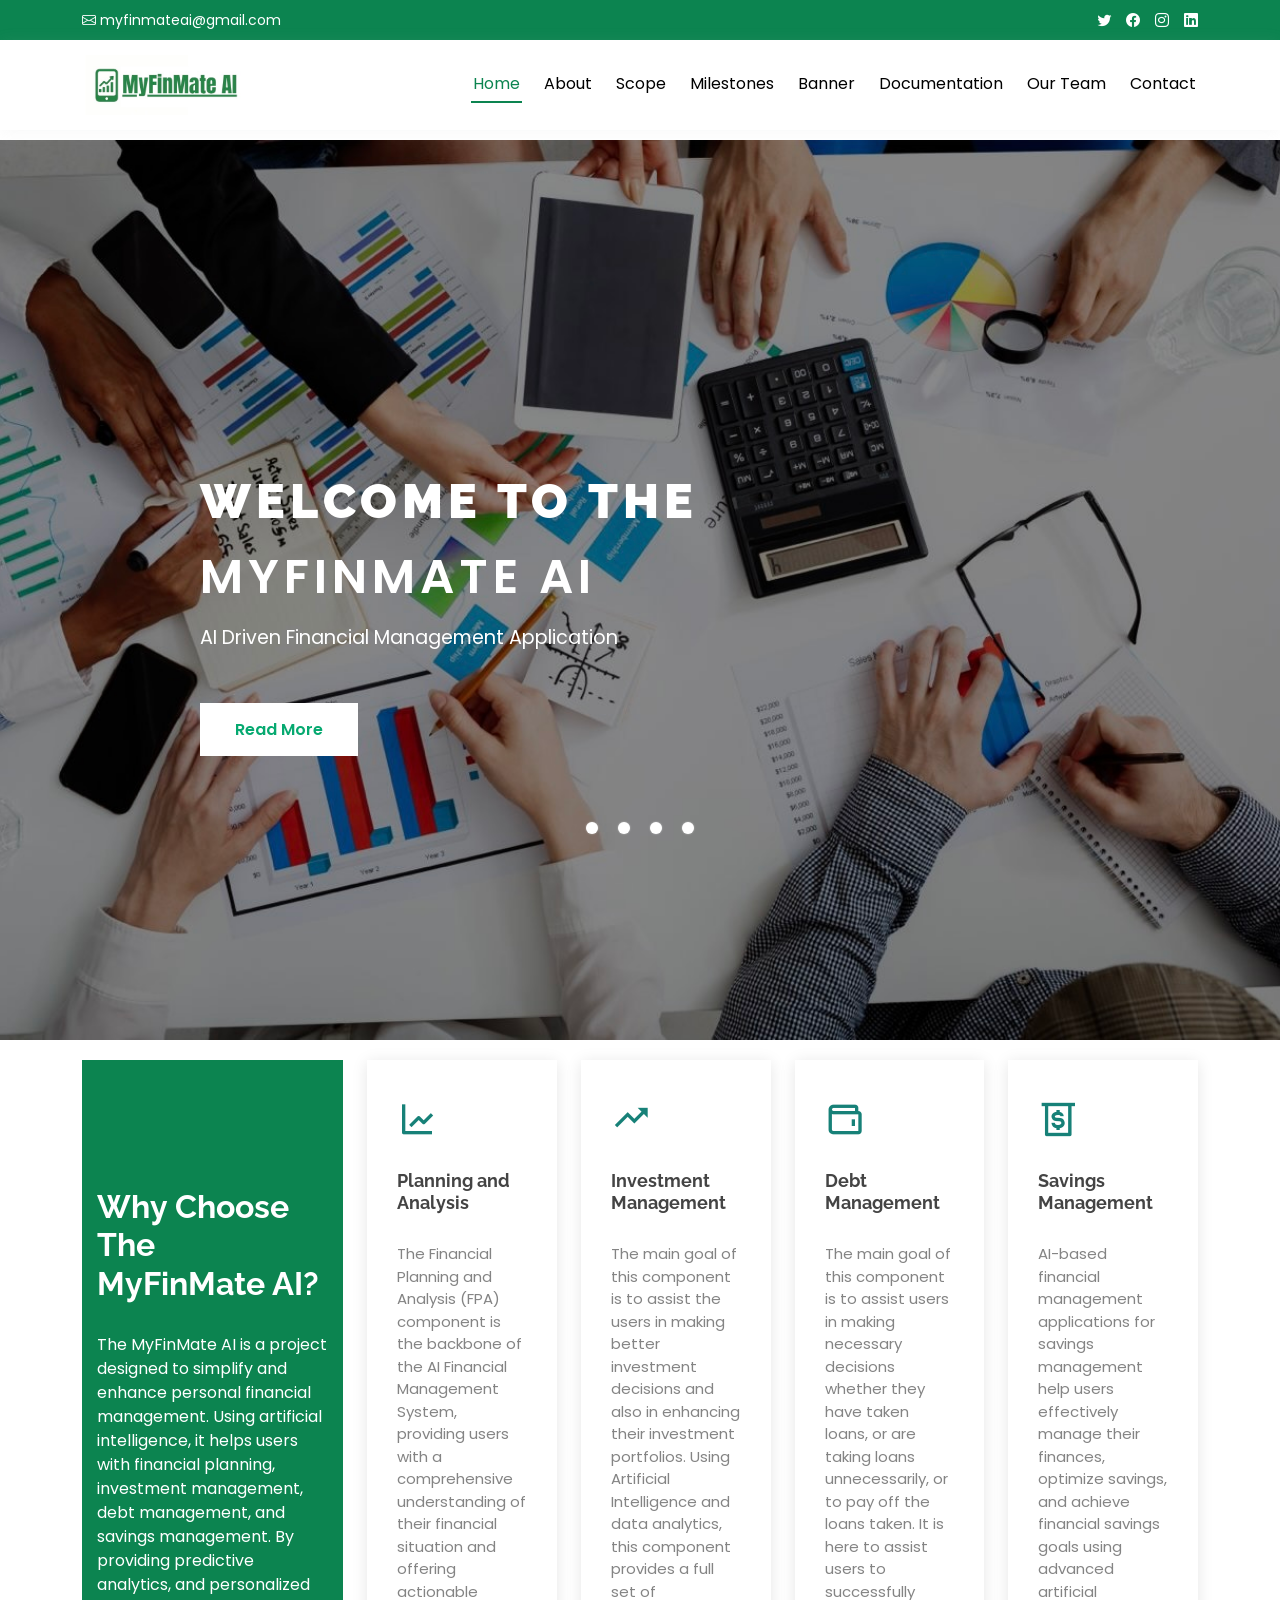
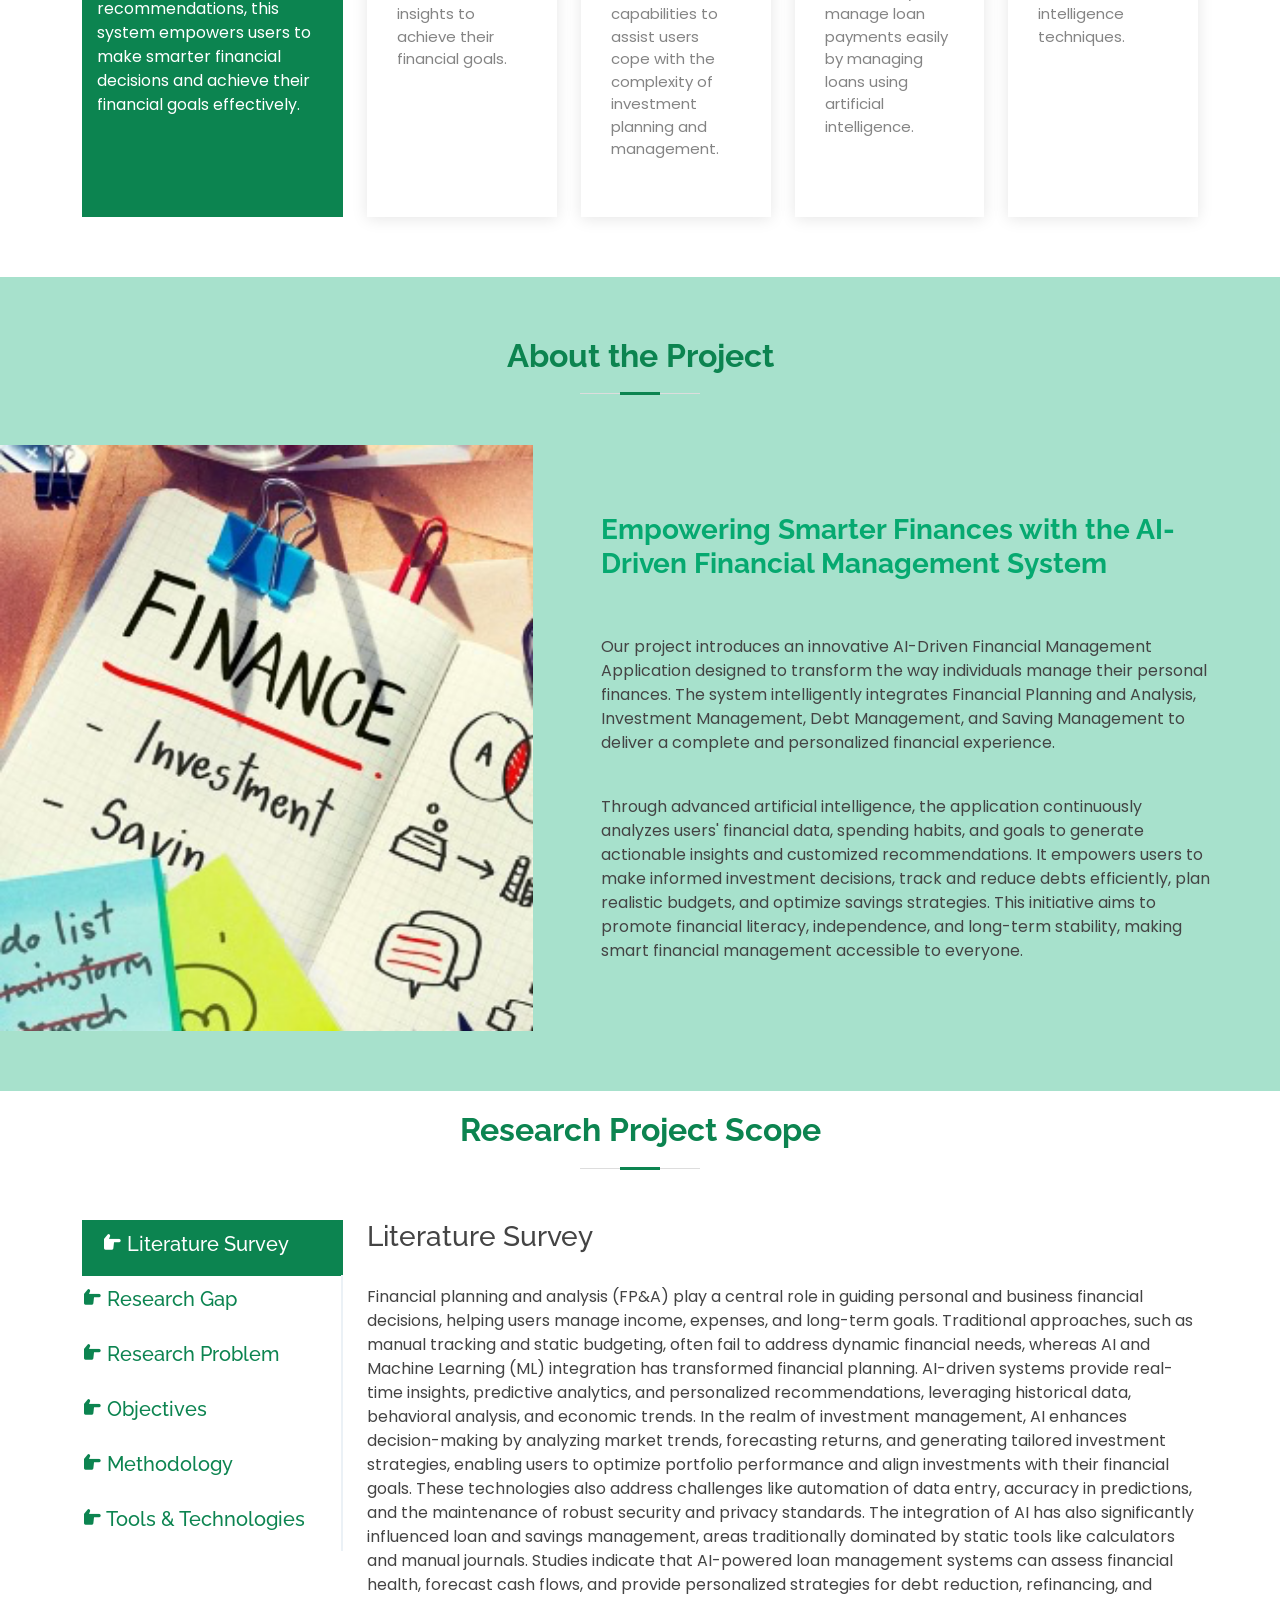
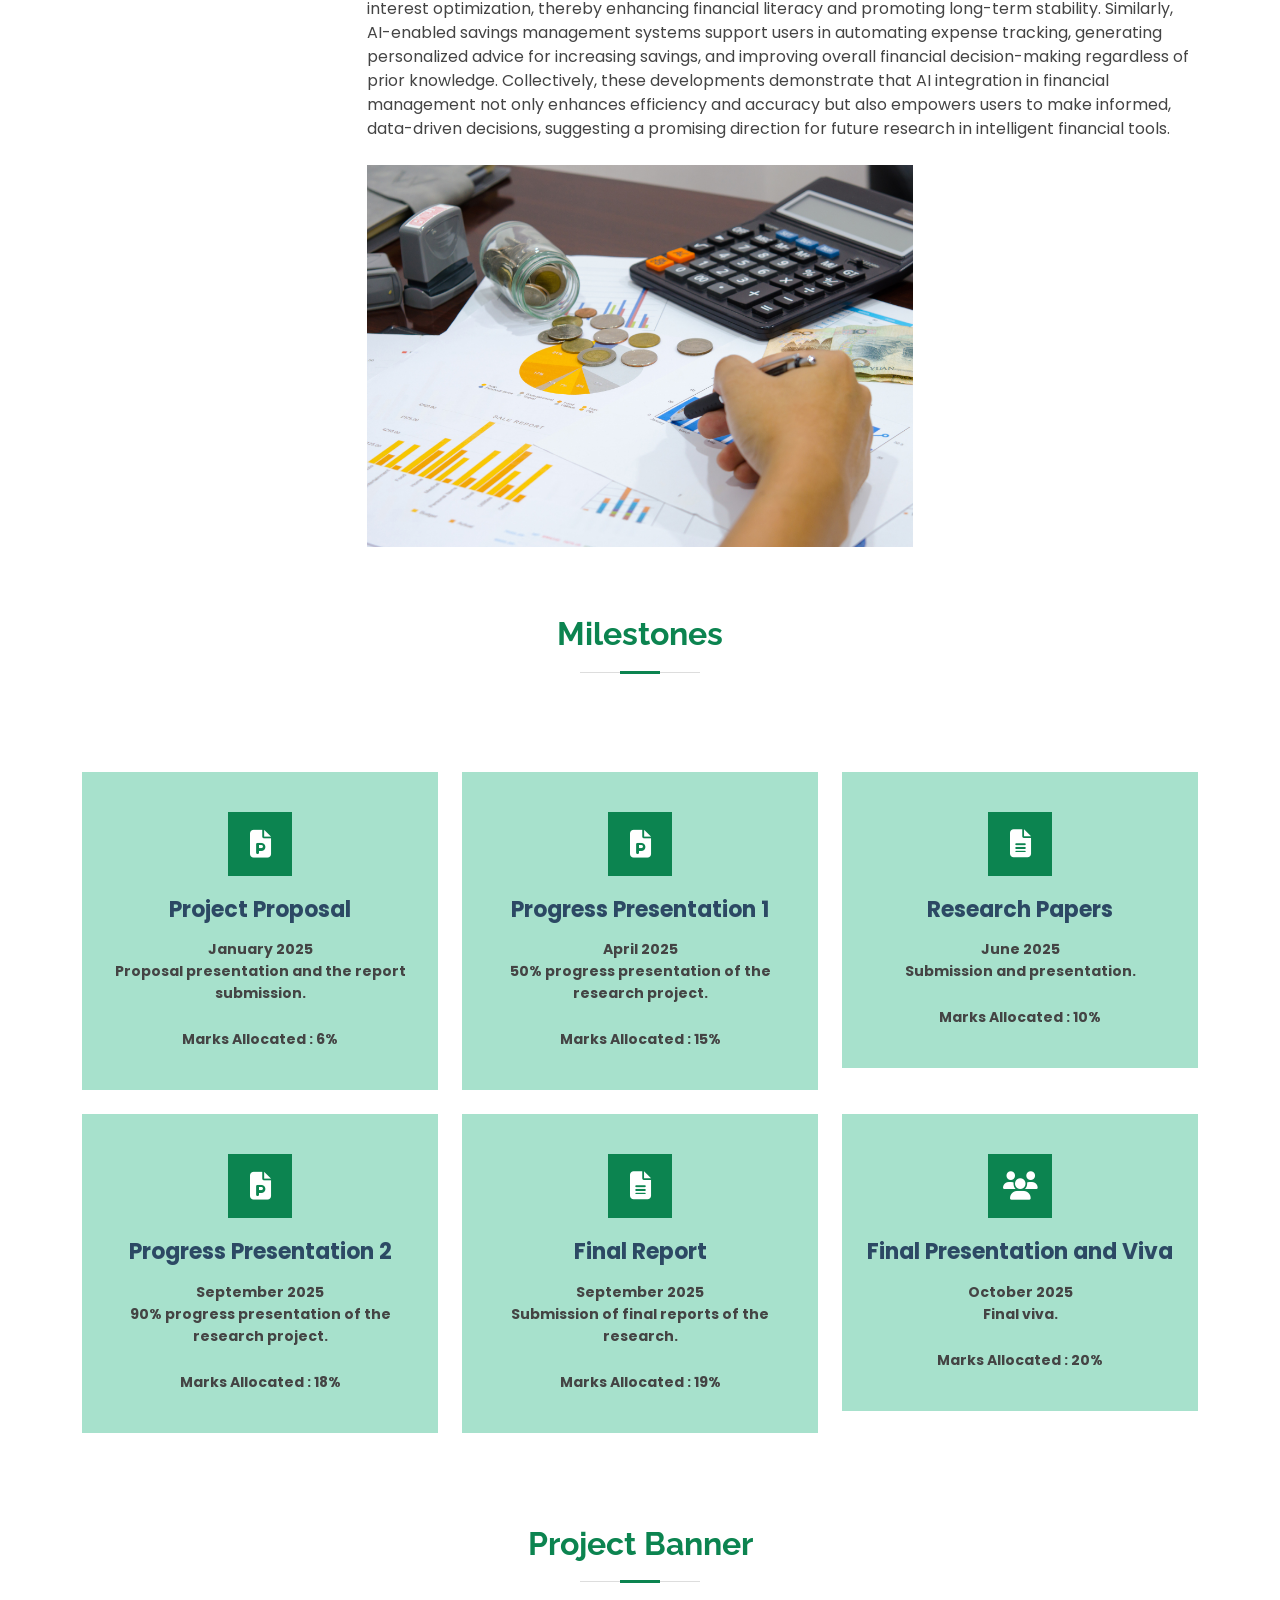
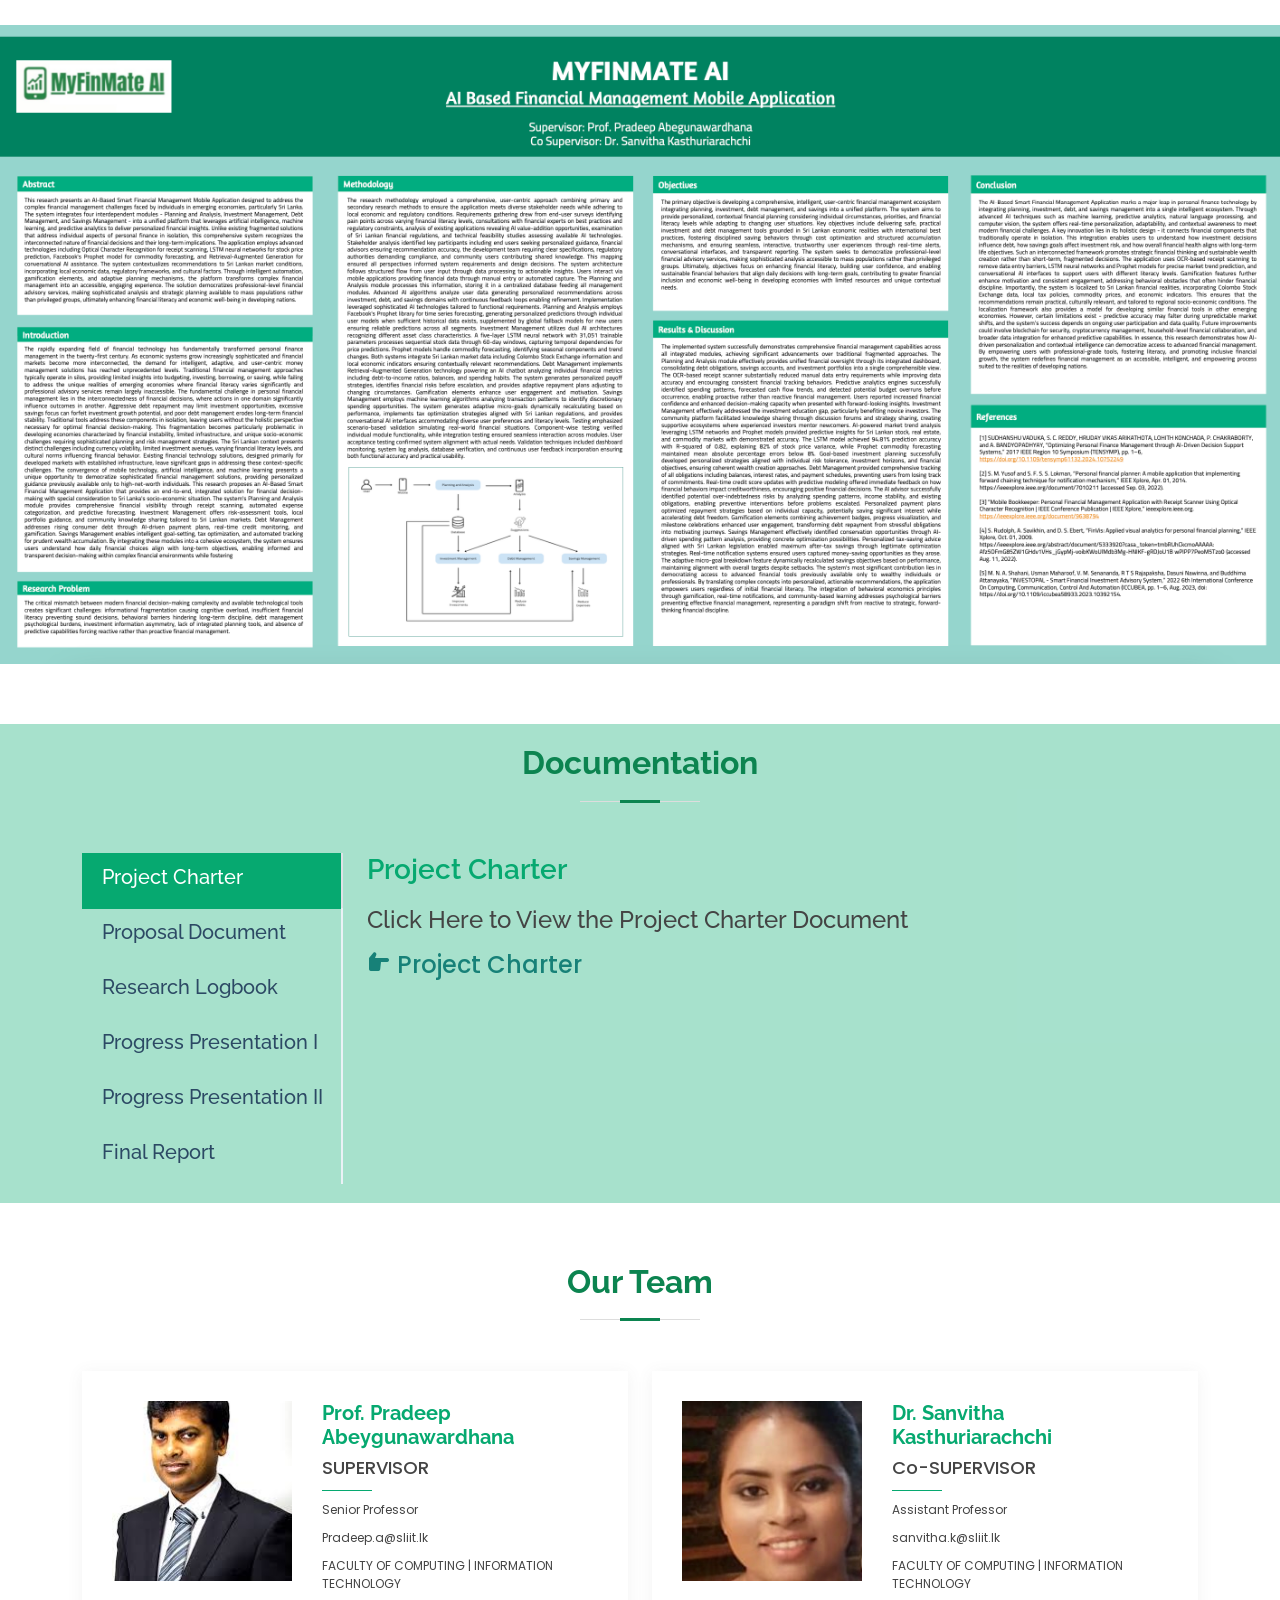
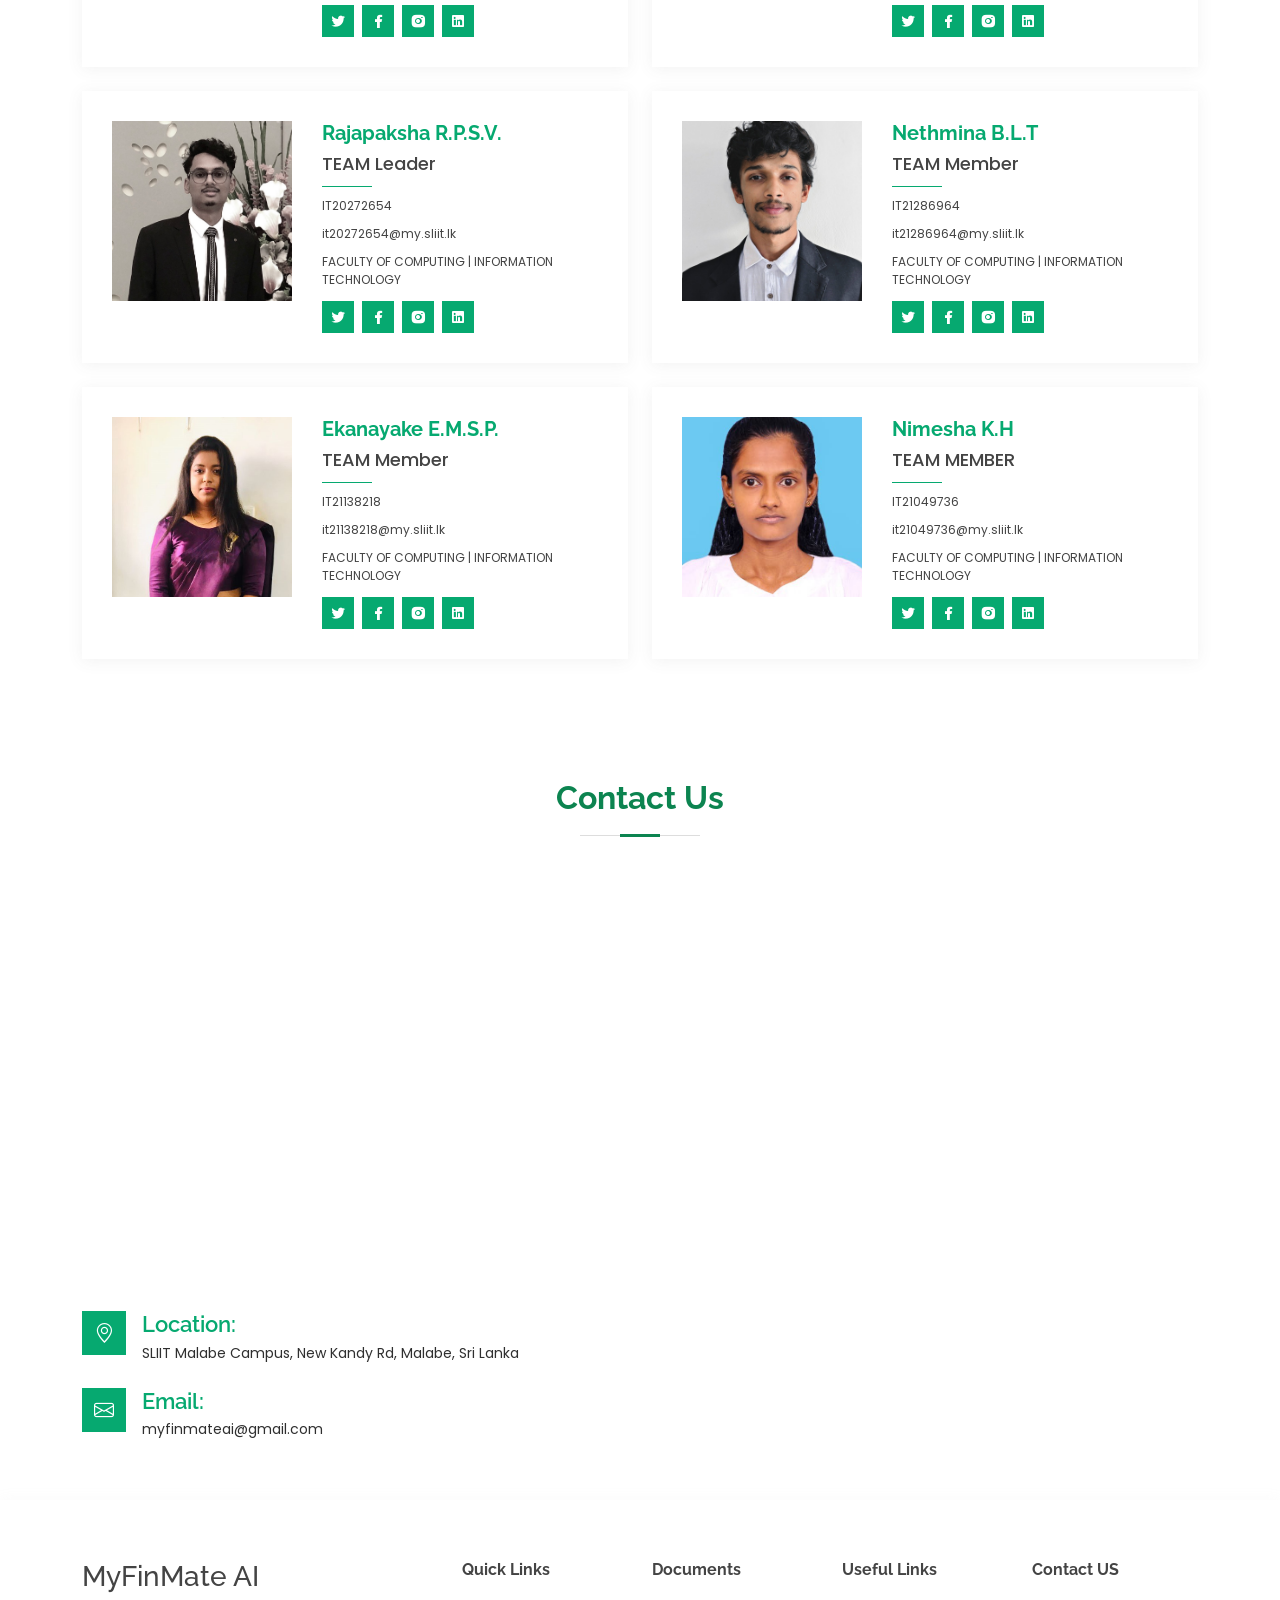
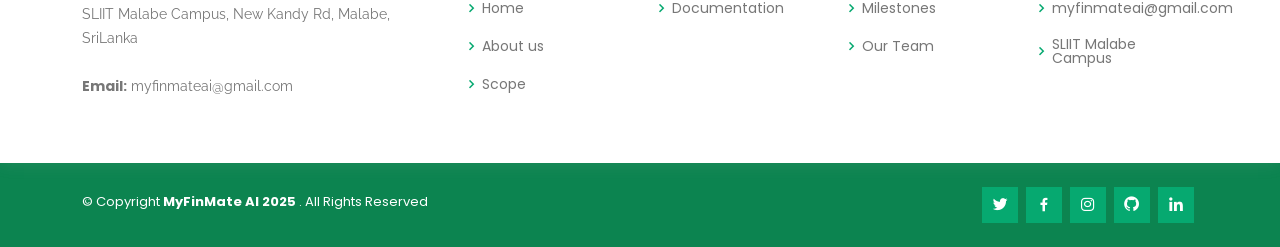
==== commit 76b5ae27: "Update milestones, documents, and banner section Added and updated milestone details, document links" ====
--- a/website/index.html
+++ b/website/index.html
@@ -10,8 +10,8 @@
   <meta content="" name="keywords">
   <link rel="stylesheet" href="assets/css/videoslider.css">
   <!-- Favicons -->
-  <!-- <link href="assets/img/favicon.png" rel="icon">
-  <link href="assets/img/apple-touch-icon.png" rel="apple-touch-icon"> -->
+  <link href="assets/img/favicon.png" rel="icon">
+  <!-- <link href="assets/img/apple-touch-icon.png" rel="apple-touch-icon">  -->
 
   <!-- Google Fonts -->
   <link
@@ -192,7 +192,6 @@
       <div class="container-fluid">
         <div class="section-title">
           <h2>About the Project</h2>
-          <p>Read our research domain details here</p>
         </div>
         <div class="row">
           <div class="col-xl-5 col-lg-6 image-box d-flex justify-content-center align-items-stretch position-relative">
@@ -216,7 +215,6 @@
       <div class="container">
         <div class="section-title">
           <h2>Research Project Scope</h2>
-          <p>Read our research domain details here</p>
         </div>
         <div class="row gy-4">
           <div class="col-lg-3">
@@ -326,6 +324,7 @@
                     ignore behavioral and psychological factors, leaving users unable to proactively manage
                     spending, saving, investing, and borrowing in a coordinated manner.
                     </p1>
+                    <p>&nbsp;</p>
                     <h5>Proposed Solution
                     </h5>
                     <p1>The proposed solution is an AI-Based Smart Financial Management Application that
@@ -445,9 +444,9 @@
                     delivering a robust, user-centric financial management solution.
                     </p1>
                   </div>
-                  <div class="col-lg-8 text-center order-1 order-lg-2">
+                  <div class="col-lg-6 text-center order-1 order-lg-2">
                     <img src="assets/img/systemdiagram.png" alt="" class="img-fluid">
-                  </div>
+                  </div>                  
                 </div>
               </div>
               <div class="tab-pane" id="tab-6">
@@ -487,54 +486,61 @@
       <div class="col-md-6 col-lg-4 mb-4">
         <div class="icon-box" data-aos="zoom-in" data-aos-delay="100">
           <div class="icon"><i class="fas fa-file-powerpoint"></i></div>
-          <h4><a href="" target="_blank">Project Proposal</a></h4>
+          <h4><a href="https://docs.google.com/presentation/d/1SVr0ZKbmTFvE1LqCQMpeyBX84c3Ne-cN/edit?usp=sharing&ouid=111312658571104534821&rtpof=true&sd=true" target="_blank">Project Proposal</a></h4>
+          <p>January 2025</p>
           <p>Proposal presentation and the report submission.</p><br>
-          <p>Marks Allocated : 12%</p>
+          <p>Marks Allocated : 6%</p>
         </div>
       </div>
 
       <div class="col-md-6 col-lg-4 mb-4">
         <div class="icon-box" data-aos="zoom-in" data-aos-delay="200">
           <div class="icon"><i class="fas fa-file-powerpoint"></i></div>
-          <h4><a href="" target="_blank">Progress Presentation 1</a></h4>
+          <h4><a href="https://docs.google.com/presentation/d/1kmlmymvGnH-1B4cjVYfqIQNEzbKyYHzr/edit?usp=sharing&ouid=111312658571104534821&rtpof=true&sd=true" target="_blank">Progress Presentation 1</a></h4>
+          <p>April 2025</p>
           <p>50% progress presentation of the research project.</p><br>
           <p>Marks Allocated : 15%</p>
         </div>
       </div>
 
+      <div class="col-md-6 col-lg-4 mb-4">
+        <div class="icon-box" data-aos="zoom-in" data-aos-delay="400">
+          <div class="icon"><i class="fas fa-file-alt"></i></div>
+          <h4><a href="" target="_blank">Research Papers</a></h4>
+          <p>June 2025</p>
+          <p>Submission and presentation.</p><br>
+          <p>Marks Allocated : 10%</p>
+        </div>
+      </div>
       <div class="col-md-6 col-lg-4 mb-4">
         <div class="icon-box" data-aos="zoom-in" data-aos-delay="300">
           <div class="icon"><i class="fas fa-file-powerpoint"></i></div>
-          <h4><a href="" target="_blank">Progress Presentation 2</a></h4>
+          <h4><a href="https://docs.google.com/presentation/d/1OAr1hD6HnTp-IlXZ2nI4mU914YeqwgYc/edit?usp=sharing&ouid=111312658571104534821&rtpof=true&sd=true" target="_blank">Progress Presentation 2</a></h4>
+          <p>September 2025</p>
           <p>90% progress presentation of the research project.</p><br>
           <p>Marks Allocated : 18%</p>
         </div>
       </div>
 
-      <div class="col-md-6 col-lg-4 mb-4">
-        <div class="icon-box" data-aos="zoom-in" data-aos-delay="400">
-          <div class="icon"><i class="fas fa-file-powerpoint"></i></div>
-          <h4><a href="" target="_blank">Demonstration</a></h4>
-          <p>Submission and presentation.</p><br>
-          <p>Marks Allocated : 10%</p>
-        </div>
-      </div>
+
 
       <div class="col-md-6 col-lg-4 mb-4">
         <div class="icon-box" data-aos="zoom-in" data-aos-delay="500">
-          <div class="icon"><i class="fas fa-file-powerpoint"></i></div>
-          <h4><a href="" target="_blank">Final Assessment</a></h4>
+          <div class="icon"><i class="fas fa-file-alt"></i></div>
+          <h4><a href="https://drive.google.com/file/d/1sgPLv6YJSYBp1dJt5F5hESXcLgQJYpAf/view?usp=sharing" target="_blank">Final Report</a></h4>
+          <p>September 2025</p>
           <p>Submission of final reports of the research.</p><br>
-          <p>Marks Allocated : 10%</p>
+          <p>Marks Allocated : 19%</p>
         </div>
       </div>
 
       <div class="col-md-6 col-lg-4 mb-4">
         <div class="icon-box" data-aos="zoom-in" data-aos-delay="600">
           <div class="icon"><i class="fas fa-users"></i></div>
-          <h4><a href="" target="_blank">Viva</a></h4>
+          <h4><a href="" target="_blank">Final Presentation and Viva</a></h4>
+          <p>October 2025</p>
           <p>Final viva.</p><br>
-          <p>Marks Allocated : 10%</p>
+          <p>Marks Allocated : 20%</p>
         </div>
       </div>
     </div>
@@ -543,14 +549,18 @@
 <!-- End Milestones Section -->
 
 
-    <section id="Banner" class="banner section-bg2">
-      <div class="container">
-        <div class="section-title">
-          <h2>Project Banner</h2>
-          
-        </div>
-      </div>
-    </section>
+<section id="banner" class="banner section-bg2">
+  <div class="banner-wrapper">
+    <img src="./assets/img/banner.png" alt="Project Banner" class="banner-img">
+    <div class="overlay">
+      <div class="section-title">
+        <h2>Project Banner</h2>
+      </div>
+    </div>
+  </div>
+</section>
+
+
     <!-- ======= Documentation Section =======-->
     <section id="documents" class="documents section-bg">
       <div class="container">
@@ -579,12 +589,12 @@
               </li>
               <li class="nav-item">
                 <a class="nav-link" data-bs-toggle="tab" href="#tab-10">
-                  <h5>Status Document I</h5>
+                  <h5>Progress Presentation I</h5>
                 </a>
               </li>
               <li class="nav-item">
                 <a class="nav-link" data-bs-toggle="tab" href="#tab-11">
-                  <h5>Status Document II</h5>
+                  <h5>Progress Presentation II</h5>
                 </a>
               </li>
               <li class="nav-item">
@@ -592,7 +602,7 @@
                   <h5>Final Report</h5>
                 </a>
               </li>
-            </ul>
+            </ul> 
           </div>
           <div class="col-lg-9">
             <div class="tab-content">
@@ -603,7 +613,7 @@
                     <p><h4>
                       Click Here to View the Project Charter Document</h4>
                      </p>
-                     <p><h4><a href="" target="_blank"><i class='bx bxs-hand-right'></i> Project_Charter</a></h4></p>
+                     <p><h4><a href="https://drive.google.com/file/d/1ixQ9NzmHUPmjUwAA9MzdxSlK0srpRvVU/view?usp=sharing" target="_blank"><i class='bx bxs-hand-right'></i> Project Charter</a></h4></p>
                   </div>
                 </div>
               </div>
@@ -614,10 +624,10 @@
                     <p>
                       <h4>Access the Individual Proposal Documents Using Following Links</h4>
                     </p>
-                    <p><h4><a href="" target="_blank"><i class='bx bxs-hand-right'></i> IT20272654_Rajapaksha R.P.S.V <a></h4></p>
-                    <p><h4><a href="" target="_blank"><i class='bx bxs-hand-right'></i> IT21286964_Nethmina B.L.T </a></h4></p>
-                    <p><h4><a href="" target="_blank"><i class='bx bxs-hand-right'></i> IT21138218_Ekanayake E.M.S.P </a></h4></p>
-                    <p><h4><a href="" target="_blank"><i class='bx bxs-hand-right'></i> IT21049736_Nimesha K.H </a></h4></p>
+                    <p><h4><a href="https://drive.google.com/file/d/1c37XnyifBhuLwoS2VcHvwnHsX313bDEc/view?usp=sharing" target="_blank"><i class='bx bxs-hand-right'></i> IT20272654_Rajapaksha R.P.S.V <a></h4></p>
+                    <p><h4><a href="https://drive.google.com/file/d/1QOWXOFWi_UdsGvphqe-Ni8-gOLVuGUTD/view?usp=sharing" target="_blank"><i class='bx bxs-hand-right'></i> IT21286964_Nethmina B.L.T </a></h4></p>
+                    <p><h4><a href="https://drive.google.com/file/d/1nCm6dqVWnCTi6Q5zc-1W959hWJ8hIhmG/view?usp=sharing" target="_blank"><i class='bx bxs-hand-right'></i> IT21138218_Ekanayake E.M.S.P </a></h4></p>
+                    <p><h4><a href="https://drive.google.com/file/d/1QPwjCxOeoOHzIx4W6fIy_bIHFZrIf3CW/view?usp=sharing" target="_blank"><i class='bx bxs-hand-right'></i> IT21049736_Nimesha K.H </a></h4></p>
                   </div>
                   <div class="col-lg-4 text-center order-1 order-lg-2">
                     <img src="assets/img/" alt="" class="img-fluid">
@@ -642,38 +652,34 @@
                 </div>
               </div>
               <div class="tab-pane" id="tab-10">
-                <div class="row gy-4">
-                  <div class="col-lg-8 details order-2 order-lg-1">
-                    <h3>Status Document I</h3>
-                    <p><h4>
-                      Access Status Document_I Using Following Links</h4>
-                    </p>
-                      <p><h4><a href="" target="_blank"><i class='bx bxs-hand-right'></i> IT20272654_Rajapaksha R.P.S.V <a></h4></p>
-                      <p><h4><a href="" target="_blank"><i class='bx bxs-hand-right'></i> IT21286964_Nethmina B.L.T </a></h4></p>
-                      <p><h4><a href="" target="_blank"><i class='bx bxs-hand-right'></i> IT21138218_Ekanayake E.M.S.P </a></h4></p>
-                      <p><h4><a href="" target="_blank"><i class='bx bxs-hand-right'></i> IT21049736_Nimesha K.H </a></h4></p>
+                <div class="tab-content">
+                  <div class="tab-pane active show" id="tab-7">
+                    <div class="row gy-4">
+                      <div class="col-lg-8 details order-2 order-lg-1">
+                        <h3>Progress Presentation I</h3>
+                        <p><h4>
+                          Click Here to View the Project Progress Presentation 1</h4>
+                        </p>
+                        <p><h4><a href="https://drive.google.com/file/d/1vao3nQeF8az4udxjjcPJk8JrN8sY3_b5/view?usp=sharing" target="_blank"><i class='bx bxs-hand-right'></i> Project Progress Presentation 1</a></h4></p>
+                      </div>
                     </div>
-                  <div class="col-lg-4 text-center order-1 order-lg-2">
-                    <img src="assets/img/" alt="" class="img-fluid">
                   </div>
                 </div>
               </div>
               <div class="tab-pane" id="tab-11">
-                <div class="row gy-4">
-                  <div class="col-lg-8 details order-2 order-lg-1">
-                    <h3>Status Document II</h3>
-                    <p><h4>
-                      Access Status Document_II Using Following Links</h4>
-                    </p>
-                      <p><h4><a href="" target="_blank"><i class='bx bxs-hand-right'></i> IT20272654_Rajapaksha R.P.S.V <a></h4></p>
-                      <p><h4><a href="" target="_blank"><i class='bx bxs-hand-right'></i> IT21286964_Nethmina B.L.T </a></h4></p>
-                      <p><h4><a href="" target="_blank"><i class='bx bxs-hand-right'></i> IT21138218_Ekanayake E.M.S.P </a></h4></p>
-                      <p><h4><a href="" target="_blank"><i class='bx bxs-hand-right'></i> IT21049736_Nimesha K.H </a></h4></p>
+                <div class="tab-content">
+                  <div class="tab-pane active show" id="tab-7">
+                    <div class="row gy-4">
+                      <div class="col-lg-8 details order-2 order-lg-1">
+                        <h3>Progress Presentation II</h3>
+                        <p><h4>
+                          Click Here to View the Project Progress Presentation 2</h4>
+                        </p>
+                        <p><h4><a href="https://drive.google.com/file/d/1mCc1y-M11-5uTA-kH2i8U1GpYsHzSnAf/view?usp=sharing" target="_blank"><i class='bx bxs-hand-right'></i> Project Progress Presentation 2</a></h4></p>
+                      </div>
                     </div>
-                  <div class="col-lg-4 text-center order-1 order-lg-2">
-                    <img src="assets/img/" alt="" class="img-fluid">
-                  </div>
-                </div>
+                  </div>
+                </div>  
               </div>
               <div class="tab-pane" id="tab-12">
                 <div class="row gy-4">
@@ -682,14 +688,14 @@
                     <p><h4>
                       Access the Final Group Report Using Following Link</h4>
                     </p>
-                      <p><h4><a href="" target="_blank"><i class='bx bxs-hand-right'></i> Group_Report</a></h4></p>
+                      <p><h4><a href="https://drive.google.com/file/d/1sgPLv6YJSYBp1dJt5F5hESXcLgQJYpAf/view?usp=sharing" target="_blank"><i class='bx bxs-hand-right'></i> Group_Report</a></h4></p>
                         <p><h4>
                           Access the Individual Final Reports Using Following Links</h4>
                         </p>
-                      <p><h4><a href="" target="_blank"><i class='bx bxs-hand-right'></i> IT20272654_Rajapaksha R.P.S.V <a></h4></p>
-                      <p><h4><a href="" target="_blank"><i class='bx bxs-hand-right'></i> IT21286964_Nethmina B.L.T </a></h4></p>
-                      <p><h4><a href="" target="_blank"><i class='bx bxs-hand-right'></i> IT21138218_Ekanayake E.M.S.P </a></h4></p>
-                      <p><h4><a href="" target="_blank"><i class='bx bxs-hand-right'></i> IT21049736_Nimesha K.H </a></h4></p>
+                      <p><h4><a href="https://drive.google.com/file/d/1Yej9OlWP2S0FTVkYRg7YpnfmcBW7pxjh/view?usp=sharing" target="_blank"><i class='bx bxs-hand-right'></i> IT20272654_Rajapaksha R.P.S.V <a></h4></p>
+                      <p><h4><a href="https://drive.google.com/file/d/1vLTIZBrMjXuTHSz0K1ew0uku58OQM0k8/view?usp=sharing" target="_blank"><i class='bx bxs-hand-right'></i> IT21286964_Nethmina B.L.T </a></h4></p>
+                      <p><h4><a href="https://drive.google.com/file/d/1z-3h-uMNiEKBARl9wr4eyvg6vkBCzxE5/view?usp=sharing" target="_blank"><i class='bx bxs-hand-right'></i> IT21138218_Ekanayake E.M.S.P </a></h4></p>
+                      <p><h4><a href="https://drive.google.com/file/d/1YTwc33JM8DNw5BKaLcN9KhJAx6N1_XUw/view?usp=sharing" target="_blank"><i class='bx bxs-hand-right'></i> IT21049736_Nimesha K.H </a></h4></p>
                     </div>
                   <div class="col-lg-4 text-center order-1 order-lg-2">
                     <img src="assets/img/" alt="" class="img-fluid">
--- a/website/assets/css/style.css
+++ b/website/assets/css/style.css
@@ -256,8 +256,8 @@
 .navbar .active,
 .navbar .active:focus,
 .navbar li:hover>a {
-  color: #178178;
-  border-color: #178178;
+  color: #0c8450;
+  border-color: #0c8450;
 }
 
 .navbar .dropdown ul {
@@ -916,6 +916,12 @@
   margin-bottom: 0;
 }
 
+.scope .nav-link.active {
+    padding-left: 20px;
+    color: #fff;
+    background: #0c8450;
+  }
+
 @media (max-width: 992px) {
   .scope .nav-link {
     border: 0;
@@ -927,6 +933,40 @@
     background: #0c8450;
   }
 }
+/* Banner Section */
+#banner {
+  width: 100%;
+  position: relative;
+  overflow: hidden;
+}
+
+/* Banner Image — shows full image without cropping */
+#banner .banner-img {
+  width: 100%;
+  height: auto;          
+  object-fit: contain;   
+  display: block;
+  margin-top: 60px;
+}
+
+#banner .overlay {
+  position: absolute;
+  top: 0;
+  left: 0;
+  width: 100%;
+  height: 100%;
+  display: flex;
+  align-items: flex-start; 
+  justify-content: center;
+  padding-top: 20px; 
+}
+
+/* Banner Heading */
+#banner .section-title h2 {
+  margin-bottom:40px
+}
+
+
 
 
 /*--------------------------------------------------------------
@@ -991,7 +1031,7 @@
 
   .documents .nav-link.active {
     color: #ffffff;
-    background: #178178;
+    background: #06a970;
   }
 }
 
